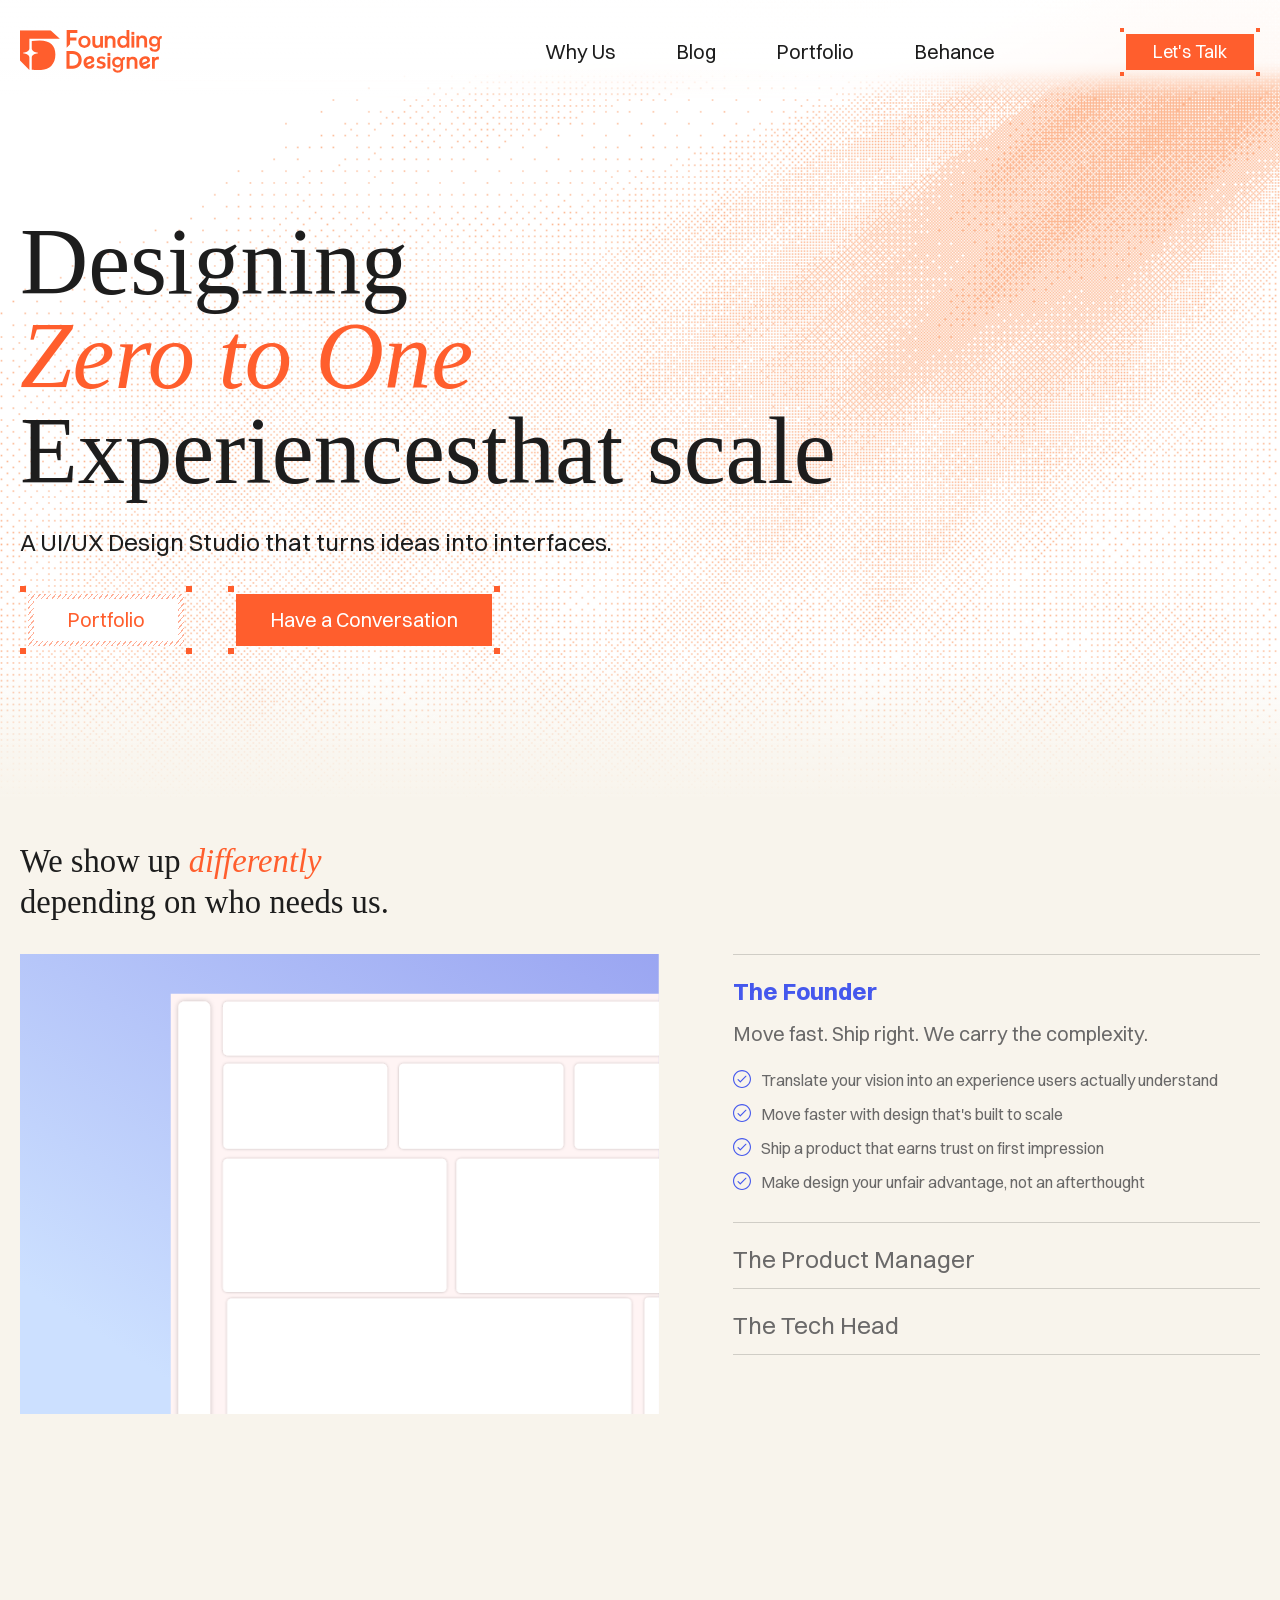
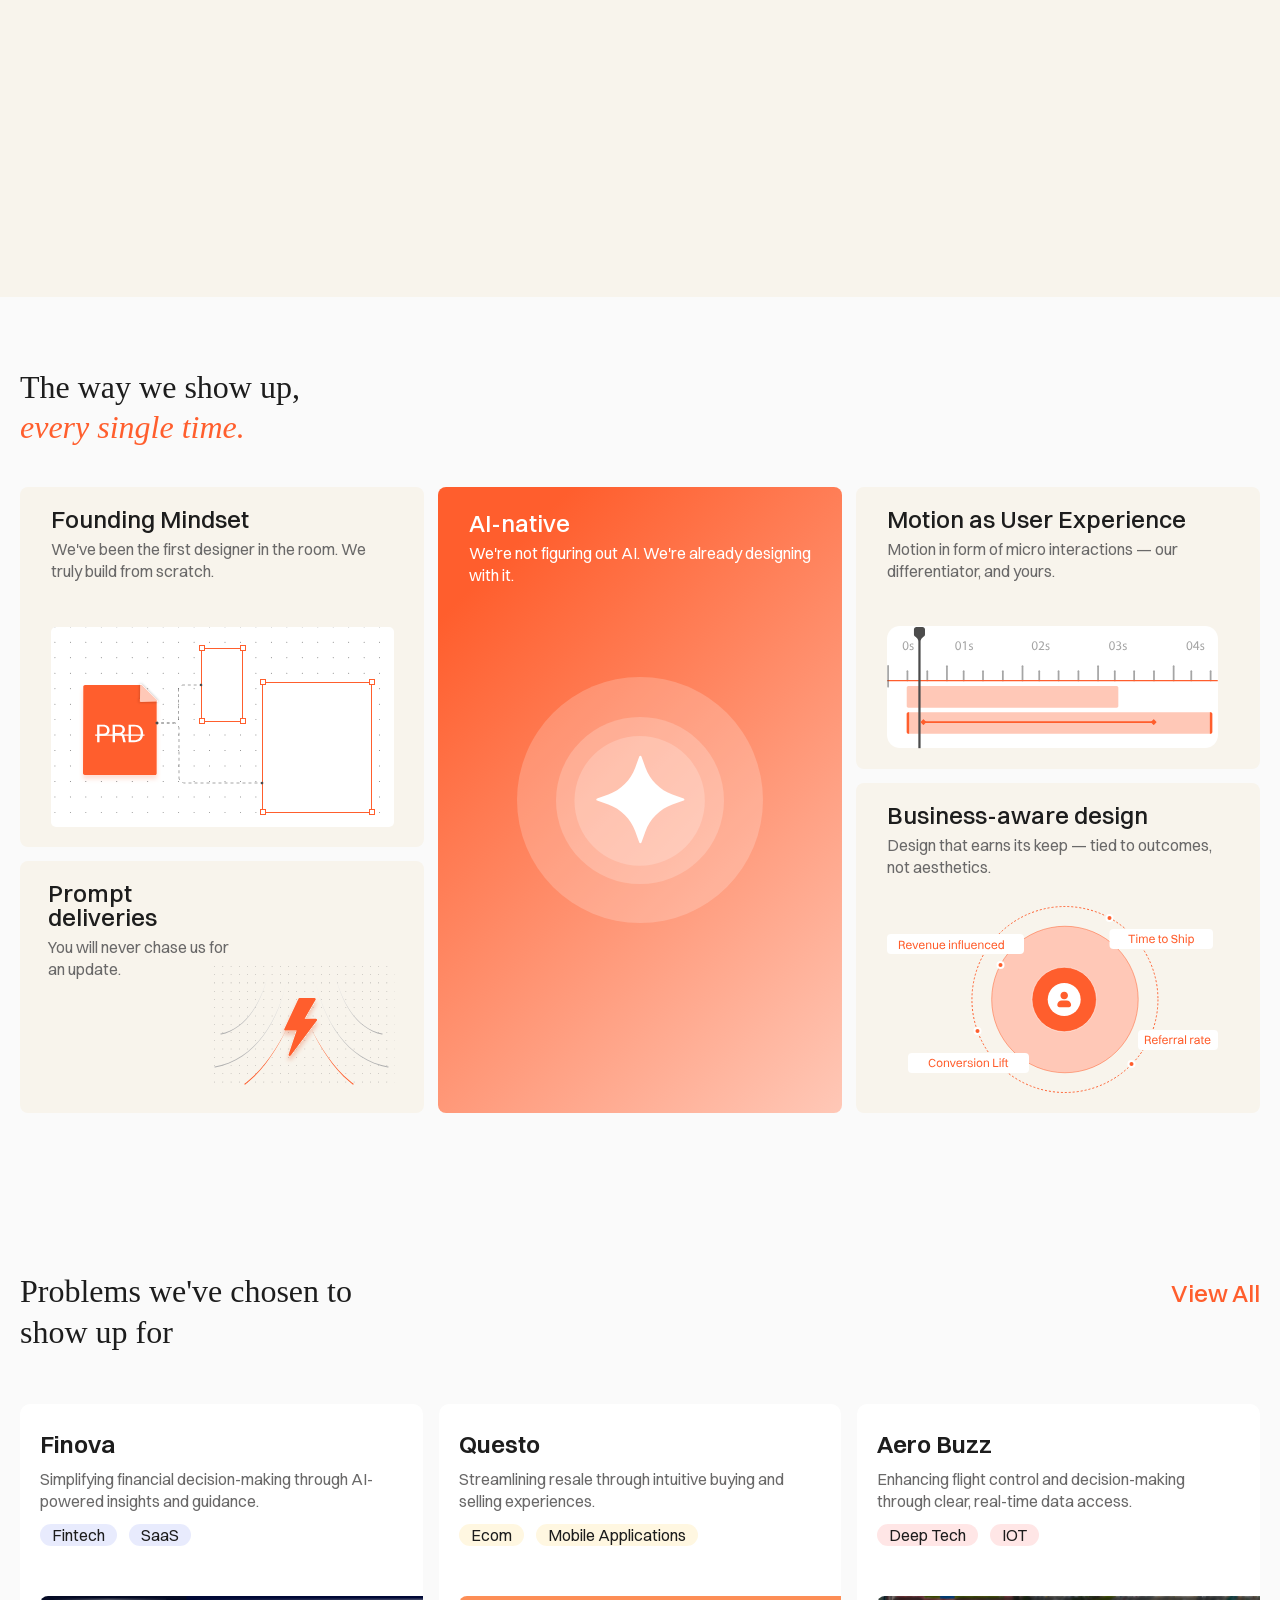
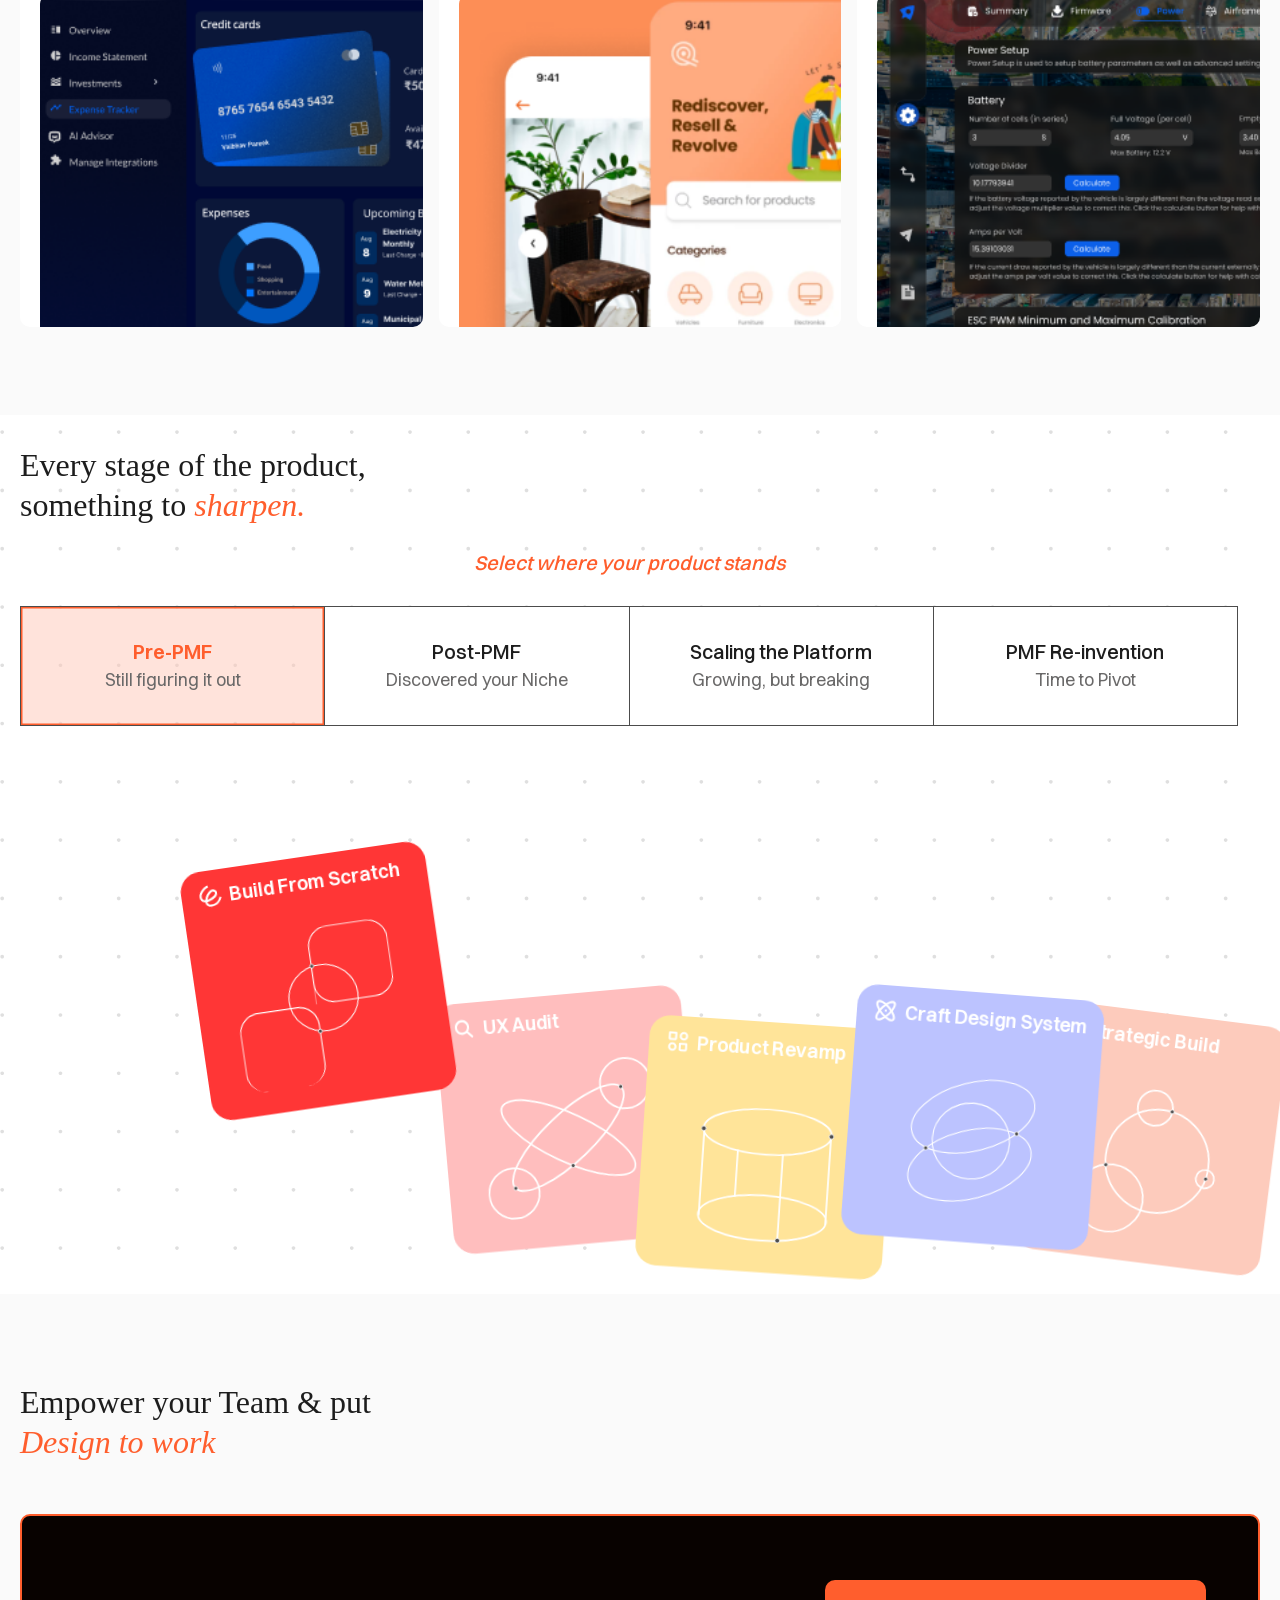
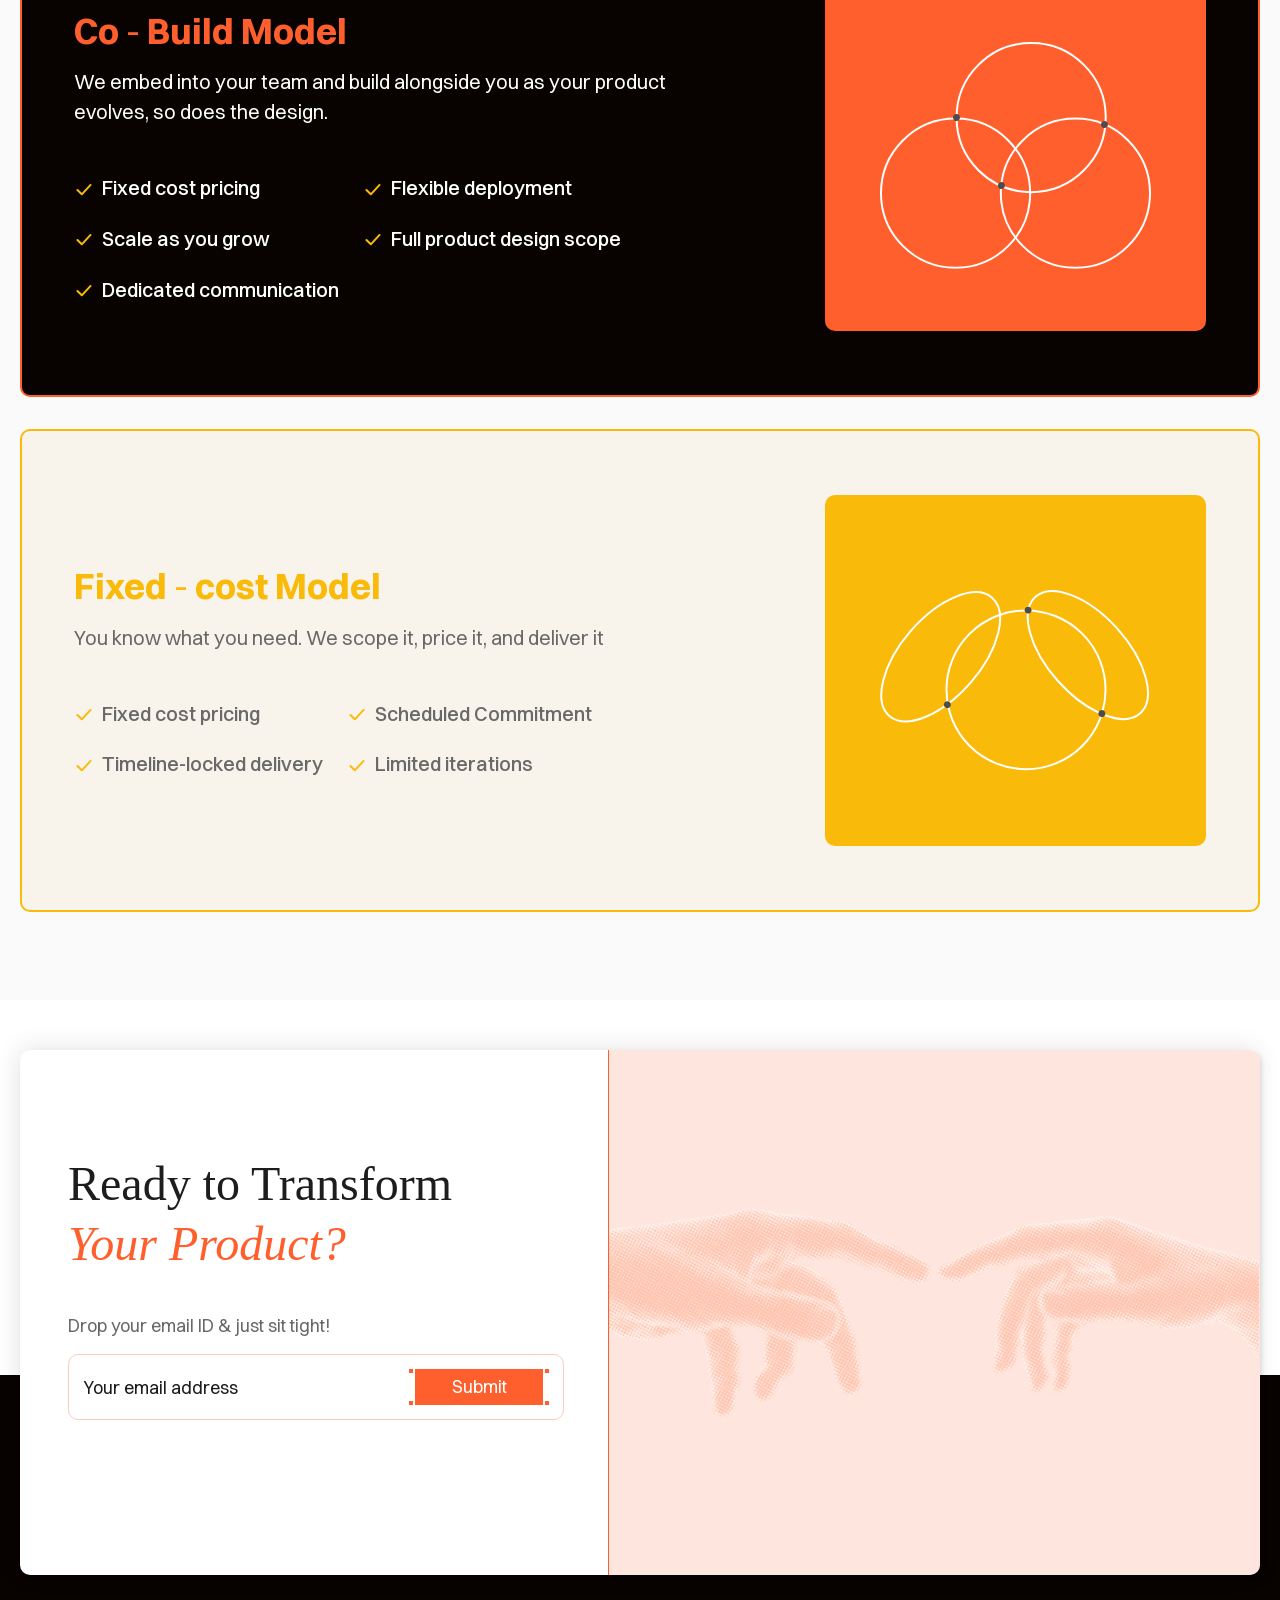
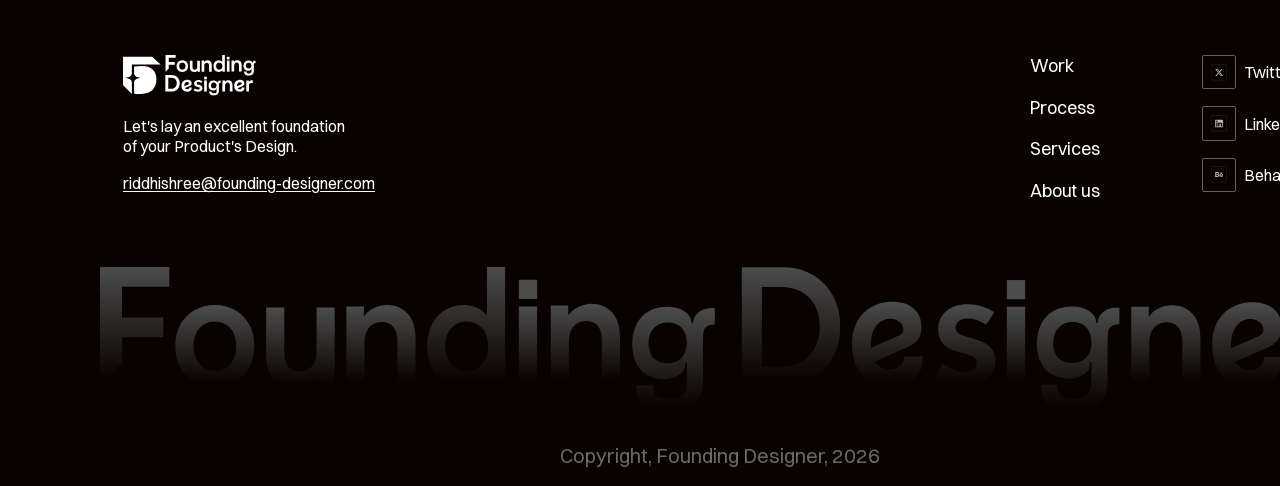
==== index.html @ be516c64 "Initial release — Founding Designer website v5 (desktop + mobile optimised)" ====
<!DOCTYPE html>
<html lang="en">
<head>
  <meta charset="UTF-8">
  <meta name="viewport" content="width=device-width, initial-scale=1.0">
  <title>Founding Designer — Designing Zero to One Experiences That Scale</title>
  <meta name="description" content="A UI/UX Design Studio that turns ideas into interfaces. We design zero-to-one experiences that scale for startups and enterprises.">
  <link rel="stylesheet" href="style.css">
  <link rel="stylesheet" href="style-v2.css">
  <link rel="stylesheet" href="style-v5.css">
</head>
<body>

  <!-- ============================================================
       Header
       ============================================================ -->
  <header class="header" id="header">
    <div class="header__inner">
      <a href="/" class="header__logo" aria-label="Founding Designer Home">
        <img src="Logo FD.svg" alt="Founding Designer" width="142" height="43">
      </a>

      <div class="header__right">
        <nav class="header__nav" aria-label="Main navigation">
          <a href="#why-us" class="header__nav-link" id="nav-why-us">Why Us</a>
          <a href="#blog" class="header__nav-link" id="nav-blog">Blog</a>
          <a href="#portfolio" class="header__nav-link" id="nav-portfolio">Portfolio</a>
          <a href="https://www.behance.net" class="header__nav-link" id="nav-behance" target="_blank" rel="noopener">Behance</a>
        </nav>

        <div class="cta cta--sm">
          <div class="cta__dots">
            <span class="cta__dot"></span>
            <span class="cta__dot"></span>
          </div>
          <a href="#contact" class="cta__btn" id="header-cta">Let's Talk</a>
          <div class="cta__dots">
            <span class="cta__dot"></span>
            <span class="cta__dot"></span>
          </div>
        </div>
      </div>
    </div>
  </header>

  <!-- ============================================================
       Hero Section
       ============================================================ -->
  <section class="hero" id="hero-section">
    <div class="hero__bg" id="hero-bg"></div>

    <div class="hero__content">
      <div class="hero__headline">
        <h1>
          <span class="hero__headline-line">Designing</span>
          <span class="hero__headline-line hero__headline-line--italic">Zero to One</span>
          <span class="hero__headline-line">Experiences<br class="hero__mobile-break">that scale</span>
        </h1>
      </div>

      <p class="hero__tagline">A  UI/UX Design Studio that turns ideas into interfaces.</p>

      <div class="hero__ctas">
        <div class="cta cta--portfolio">
          <div class="cta__dots">
            <span class="cta__dot"></span>
            <span class="cta__dot"></span>
          </div>
          <a href="#portfolio" class="cta__btn cta__btn--secondary" id="cta-portfolio">
            <span class="cta__btn--secondary-inner">Portfolio</span>
          </a>
          <div class="cta__dots">
            <span class="cta__dot"></span>
            <span class="cta__dot"></span>
          </div>
        </div>

        <div class="cta cta--conversation">
          <div class="cta__dots">
            <span class="cta__dot"></span>
            <span class="cta__dot"></span>
          </div>
          <a href="#contact" class="cta__btn cta__btn--primary" id="cta-conversation">Have a Conversation</a>
          <div class="cta__dots">
            <span class="cta__dot"></span>
            <span class="cta__dot"></span>
          </div>
        </div>
      </div>
    </div>

    <div class="hero__bottom-fade"></div>
  </section>

  <!-- ============================================================
       Roles Section
       ============================================================ -->
  <section class="roles" id="roles">
    <div class="roles__sticky">
      <div class="roles__inner">

        <h2 class="roles__heading">We show up <em class="roles__heading-accent">differently</em><br>depending on who needs us.</h2>

        <div class="roles-mobile" aria-label="Roles overview">
          <article class="roles-mobile__item roles-mobile__item--founder">
            <div class="roles-mobile__media" aria-hidden="true"></div>
            <div class="roles-mobile__content">
              <h3 class="roles-mobile__title">The Founder</h3>
              <p class="roles-mobile__tagline">Move fast. Ship right. We carry the complexity</p>
              <ul class="roles-mobile__bullets">
                <li>Translate your vision into an experience users actually understand</li>
                <li>Move faster with design that's built to scale</li>
                <li>Ship a product that earns trust on first impression</li>
                <li>Make design your unfair advantage, not an afterthought</li>
              </ul>
            </div>
          </article>

          <article class="roles-mobile__item roles-mobile__item--pm">
            <div class="roles-mobile__media" aria-hidden="true"></div>
            <div class="roles-mobile__content">
              <h3 class="roles-mobile__title">The Product manager</h3>
              <p class="roles-mobile__tagline">Clarity from chaos. Ship what matters</p>
              <ul class="roles-mobile__bullets">
                <li>Designer with skin in the product game</li>
                <li>Someone who asks why before asking what</li>
                <li>A collaborator who makes your products sharper</li>
                <li>Designer who de-risks your decisions before they hit engineering</li>
              </ul>
            </div>
          </article>

          <article class="roles-mobile__item roles-mobile__item--cto">
            <div class="roles-mobile__media" aria-hidden="true"></div>
            <div class="roles-mobile__content">
              <h3 class="roles-mobile__title">The Tech Head</h3>
              <p class="roles-mobile__tagline">Fewer debates. Better architecture. Faster.</p>
              <ul class="roles-mobile__bullets">
                <li>Less design debt. More system thinking</li>
                <li>A design partner who talks in states, not just screens</li>
                <li>Design decisions that respect your constraints.</li>
                <li>Preserving the Tech bandwidth, and avoiding rework</li>
              </ul>
            </div>
          </article>
        </div>

        <div class="roles__layout">

          <!-- Left: Lottie Animation Panel -->
          <div class="roles__anim">
            <div class="roles__lottie roles__lottie--active" id="lottie-founder"></div>
            <div class="roles__lottie" id="lottie-pm"></div>
            <div class="roles__lottie" id="lottie-cto"></div>
          </div>

          <!-- Right: Accordion -->
          <div class="roles__accordion">

            <!-- The Founder -->
            <div class="roles__item roles__item--active" data-role="founder">
              <button class="roles__item-header" aria-expanded="true">
                <span class="roles__item-name">The Founder</span>
                <span class="roles__item-icon" aria-hidden="true"></span>
              </button>
              <div class="roles__item-body">
                <div class="roles__item-inner">
                  <p class="roles__tagline">Move fast. Ship right. We carry the complexity.</p>
                  <ul class="roles__bullets">
                    <li>Translate your vision into an experience users actually understand</li>
                    <li>Move faster with design that's built to scale</li>
                    <li>Ship a product that earns trust on first impression</li>
                    <li>Make design your unfair advantage, not an afterthought</li>
                  </ul>
                </div>
              </div>
            </div>

            <!-- The Product Manager -->
            <div class="roles__item" data-role="pm">
              <button class="roles__item-header" aria-expanded="false">
                <span class="roles__item-name">The Product Manager</span>
                <span class="roles__item-icon" aria-hidden="true"></span>
              </button>
              <div class="roles__item-body">
                <div class="roles__item-inner">
                  <p class="roles__tagline">Clarity from chaos. Ship what matters.</p>
                  <ul class="roles__bullets">
                    <li>Designer who de-risks your decisions before they hit engineering</li>
                    <li>A collaborator who makes your products sharper</li>
                    <li>Someone who asks why before asking what</li>
                    <li>Designer with skin in the product game</li>
                  </ul>
                </div>
              </div>
            </div>

            <!-- The Tech Head -->
            <div class="roles__item" data-role="cto">
              <button class="roles__item-header" aria-expanded="false">
                <span class="roles__item-name">The Tech Head</span>
                <span class="roles__item-icon" aria-hidden="true"></span>
              </button>
              <div class="roles__item-body">
                <div class="roles__item-inner">
                  <p class="roles__tagline">Fewer debates. Better architecture. Faster.</p>
                  <ul class="roles__bullets">
                    <li>Preserving the Tech bandwidth, and avoiding rework</li>
                    <li>Design decisions that respect your constraints</li>
                    <li>A design partner who talks in states, not just screens</li>
                    <li>Less design debt. More system thinking</li>
                  </ul>
                </div>
              </div>
            </div>

          </div><!-- /roles__accordion -->
        </div><!-- /roles__layout -->
      </div><!-- /roles__inner -->
    </div><!-- /roles__sticky -->
  </section>

  <!-- ============================================================
       Values Section (Section 3)
       ============================================================ -->
  <section class="values" id="values">
    <div class="values__inner">

      <h2 class="values__heading">
        The way we show up,<br>
        <em class="values__heading-accent">every single time.</em>
      </h2>

      <div class="values__grid">

        <!-- Column 1: two beige cards stacked -->
        <div class="values__col">

          <div class="values__card values__card--founding">
            <div class="values__card-body">
              <h3 class="values__card-title">Founding Mindset</h3>
              <p class="values__card-desc">We've been the first designer in the room. We truly build from scratch.</p>
            </div>
            <div class="values__icon-wrap">
              <img src="Founding Mindset.svg" class="values__icon" alt="">
            </div>
          </div>

          <div class="values__card values__card--prompt">
            <div class="values__card-body">
              <h3 class="values__card-title">Prompt deliveries</h3>
              <p class="values__card-desc">You will never chase us for an update.</p>
            </div>
            <div class="values__icon-wrap">
              <img src="Prompt Delivery.svg" class="values__icon" alt="">
            </div>
          </div>

        </div>

        <!-- Column 2: tall orange gradient card -->
        <div class="values__col">

          <div class="values__card values__card--orange">
            <div class="values__card-body">
              <h3 class="values__card-title">AI-native</h3>
              <p class="values__card-desc">We're not figuring out AI. We're already designing with it.</p>
            </div>
            <div class="values__card-badge">
              <img src="Ai native.svg" alt="">
            </div>
          </div>

        </div>

        <!-- Column 3: two beige cards stacked -->
        <div class="values__col">

          <div class="values__card values__card--motion">
            <div class="values__card-body">
              <h3 class="values__card-title">Motion as User Experience</h3>
              <p class="values__card-desc">Motion in form of micro interactions — our differentiator, and yours.</p>
            </div>
            <div class="values__icon-wrap">
              <img src="Motion as UX.svg" class="values__icon" alt="">
            </div>
          </div>

          <div class="values__card values__card--business">
            <div class="values__card-body">
              <h3 class="values__card-title">Business-aware design</h3>
              <p class="values__card-desc">Design that earns its keep — tied to outcomes, not aesthetics.</p>
            </div>
            <div class="values__icon-wrap">
              <img src="Business Aware Design.svg" class="values__icon" alt="">
            </div>
          </div>

        </div>

      </div><!-- /values__grid -->
    </div><!-- /values__inner -->
  </section>

  <!-- ============================================================
       Portfolio Section (Section 4)
       ============================================================ -->
  <section class="portfolio" id="portfolio">
    <div class="portfolio__inner">

      <!-- Header row -->
      <div class="portfolio__header">
        <h2 class="portfolio__heading">Problems we've chosen to<br>show up for</h2>
        <a href="#" class="portfolio__view-all">View All</a>
      </div>

      <!-- Card grid -->
      <div class="portfolio__grid">

        <!-- Finova -->
        <div class="portfolio__card">
          <div class="portfolio__card-body">
            <h3 class="portfolio__card-title">Finova</h3>
            <p class="portfolio__card-desc">Simplifying financial decision-making through AI-powered insights and guidance.</p>
            <div class="portfolio__card-tags">
              <span class="portfolio__tag">Fintech</span>
              <span class="portfolio__tag">SaaS</span>
            </div>
          </div>
          <div class="portfolio__card-image">
            <img src="Finova.png" alt="Finova">
          </div>
        </div>

        <!-- Questo -->
        <div class="portfolio__card portfolio__card--questo">
          <div class="portfolio__card-body">
            <h3 class="portfolio__card-title">Questo</h3>
            <p class="portfolio__card-desc">Streamlining resale through intuitive buying and selling experiences.</p>
            <div class="portfolio__card-tags">
              <span class="portfolio__tag">Ecom</span>
              <span class="portfolio__tag">Mobile Applications</span>
            </div>
          </div>
          <div class="portfolio__card-image">
            <img src="Questo.png" alt="Questo">
          </div>
        </div>

        <!-- Aero Buzz -->
        <div class="portfolio__card portfolio__card--aerobuzz">
          <div class="portfolio__card-body">
            <h3 class="portfolio__card-title">Aero Buzz</h3>
            <p class="portfolio__card-desc">Enhancing flight control and decision-making through clear, real-time data access.</p>
            <div class="portfolio__card-tags">
              <span class="portfolio__tag">Deep Tech</span>
              <span class="portfolio__tag">IOT</span>
            </div>
          </div>
          <div class="portfolio__card-image">
            <img src="Aero Buzz.png" alt="Aero Buzz">
          </div>
        </div>

      </div><!-- /portfolio__grid -->

      <div class="portfolio__mobile-cta">
        <div class="cta">
          <div class="cta__dots">
            <span class="cta__dot"></span>
            <span class="cta__dot"></span>
          </div>
          <a href="#" class="cta__btn cta__btn--primary">View More</a>
          <div class="cta__dots">
            <span class="cta__dot"></span>
            <span class="cta__dot"></span>
          </div>
        </div>
      </div>
    </div><!-- /portfolio__inner -->
  </section>

  <!-- ============================================================
       Services Section (Section 5)
       ============================================================ -->
  <section class="services" id="services">

    <!-- Decorative background illustration -->
    <img src="Group 1171279294.svg" class="services__bg-deco" aria-hidden="true" alt="">

    <!-- ── Service cards (absolutely positioned) ── -->

    <!-- Build from scratch | Pre-PMF: active #FF3636 -->
    <div class="svc-card svc-card--build" style="left:79.74px;top:480px;transform:rotate(-8.34deg);">
      <svg class="svc-card__artifact" width="200" height="196" viewBox="0 0 200 196" fill="none" xmlns="http://www.w3.org/2000/svg">
        <rect x="100.338" y="0.64563" width="99.0163" height="95.4771" rx="25.1005" stroke="white" stroke-width="1.29126"/>
        <path d="M109.837 47.4834C133.807 47.4834 153.192 66.1223 153.192 89.0586C153.192 111.995 133.807 130.634 109.837 130.634C85.8681 130.634 66.483 111.995 66.4829 89.0586C66.4829 66.1222 85.8681 47.4834 109.837 47.4834Z" stroke="white" stroke-width="1.29126"/>
        <mask id="v2-bfs-mask" fill="white">
          <path d="M0 121.897C0 107.677 11.5269 96.1504 25.7461 96.1504H74.5615C88.7807 96.1504 100.308 107.677 100.308 121.897V170.254C100.308 184.474 88.7807 196.001 74.5615 196.001H25.7461C11.5269 196.001 0 184.474 0 170.254V121.897Z"/>
        </mask>
        <path d="M-1.29126 121.897C-1.29126 106.964 10.8138 94.8591 25.7461 94.8591H74.5615C89.4938 94.8591 101.599 106.964 101.599 121.897H99.0163C99.0163 108.39 88.0675 97.4417 74.5615 97.4417H25.7461C12.2401 97.4417 1.29126 108.39 1.29126 121.897H-1.29126ZM100.308 196.001H0H100.308M25.7461 196.001C10.8138 196.001 -1.29126 183.895 -1.29126 168.963V121.897C-1.29126 106.964 10.8138 94.8591 25.7461 94.8591V97.4417C12.2401 97.4417 1.29126 108.39 1.29126 121.897V170.254C1.29126 184.474 12.2401 196.001 25.7461 196.001V196.001ZM74.5615 94.8591C89.4938 94.8591 101.599 106.964 101.599 121.897V168.963C101.599 183.895 89.4938 196.001 74.5615 196.001V196.001C88.0675 196.001 99.0163 184.474 99.0163 170.254V121.897C99.0163 108.39 88.0675 97.4417 74.5615 97.4417V94.8591Z" fill="white" mask="url(#v2-bfs-mask)"/>
        <line x1="99.9518" y1="47.4609" x2="99.9518" y2="96.1533" stroke="white" stroke-width="0.518875"/>
        <rect x="98.3438" y="45.5" width="5" height="5" rx="2.5" fill="#4C4C4C" stroke="white"/>
        <rect x="97.3438" y="127.5" width="5" height="5" rx="2.5" fill="#4C4C4C" stroke="white"/>
      </svg>
      <div class="svc-card__label">
        <svg class="svc-card__icon" width="32" height="32" viewBox="0 0 32 32" fill="none" xmlns="http://www.w3.org/2000/svg">
          <path d="M26.7954 19.5262C26.7019 19.8189 24.2696 26.6031 16.0371 26.6031C13.6583 26.6031 12.2951 25.7783 11.8273 24.0889C11.7048 23.6066 11.6508 23.1096 11.667 22.6124C16.6385 22.0803 22.3986 19.1937 24.4032 15.7218C25.6327 13.5934 25.3655 11.3985 23.6548 9.69586C21.8105 7.86014 19.2847 7.64731 16.7454 9.11056C13.5112 10.9729 10.2904 15.6154 9.2881 20.0184C8.88717 19.9785 8.4996 19.912 8.1254 19.8189C6.21429 19.3134 5.31887 18.0896 5.31887 15.9612C5.31887 8.96423 13.7785 5.2529 13.8721 5.21299L15.1016 4.6809L14.0458 2.24658L12.8163 2.76537C12.402 2.9383 2.646 7.19503 2.646 15.9612C2.646 19.2735 4.34327 21.5615 7.43045 22.3862C7.91157 22.5193 8.43278 22.5991 8.96735 22.6523C8.96735 23.3972 9.04754 24.1022 9.23464 24.7806C9.68903 26.4567 11.1725 29.2768 16.0238 29.2768C26.2208 29.2768 29.2946 20.4707 29.3213 20.3909L29.7356 19.1272L27.2097 18.2891L26.7821 19.5395L26.7954 19.5262ZM18.0819 11.4119C18.857 10.9596 19.4985 10.7999 20.0197 10.7999C20.9819 10.7999 21.5299 11.3453 21.7571 11.5715C22.6124 12.4228 22.7059 13.2875 22.0778 14.3783C20.6746 16.7993 16.1708 19.2735 12.0946 19.8987C13.0569 16.5731 15.4624 12.9017 18.0819 11.3985V11.4119Z" fill="white"/>
        </svg>
        <span class="svc-card__name">Build From Scratch</span>
      </div>
    </div>

    <div class="svc-card svc-card--ux disabled" style="left:326.2px;top:641px;transform:rotate(-5.15deg);">
      <img src="UX Audit.svg" class="svc-card__artifact" alt="">
      <div class="svc-card__label">
        <img src="UX Audit icon.svg" class="svc-card__icon" alt="">
        <span class="svc-card__name">UX Audit</span>
      </div>
    </div>

    <div class="svc-card svc-card--design-system disabled" style="left:796px;top:618px;transform:rotate(4.37deg);">
      <img src="Craft Design system.svg" class="svc-card__artifact" alt="">
      <div class="svc-card__label">
        <img src="Craft Design system icon.svg" class="svc-card__icon" alt="">
        <span class="svc-card__name">Craft Design System</span>
      </div>
    </div>

    <div class="svc-card svc-card--revamp disabled" style="left:587.83px;top:648.92px;transform:rotate(3.86deg);">
      <img src="Product Revamp.svg" class="svc-card__artifact" alt="">
      <div class="svc-card__label">
        <img src="Product Revamp icon.svg" class="svc-card__icon" alt="">
        <span class="svc-card__name">Product Revamp</span>
      </div>
    </div>

    <div class="svc-card svc-card--strategic disabled" style="left:946.48px;top:663px;transform:rotate(7.26deg);">
      <img src="Strategic Build.svg" class="svc-card__artifact" alt="">
      <div class="svc-card__label">
        <img src="Strategic rebuild icon.svg" class="svc-card__icon" alt="">
        <span class="svc-card__name">Strategic Build</span>
      </div>
    </div>

    <!-- Central content -->
    <div class="services__inner">
      <h2 class="services__heading">Every stage of the product,<br>something to <em>sharpen.</em></h2>
      <div class="services__selector-wrap">
        <p class="services__label">Select where your product stands</p>
        <div class="services__stages" role="tablist" aria-label="Product stages">
          <button class="services__stage services__stage--active" data-stage="pre-pmf" role="tab" aria-selected="true">
            <span class="services__stage-name">Pre-PMF</span>
            <span class="services__stage-sub">Still figuring it out</span>
          </button>
          <button class="services__stage" data-stage="post-pmf" role="tab" aria-selected="false">
            <span class="services__stage-name">Post-PMF</span>
            <span class="services__stage-sub">Discovered your Niche</span>
          </button>
          <button class="services__stage" data-stage="scaling" role="tab" aria-selected="false">
            <span class="services__stage-name">Scaling the Platform</span>
            <span class="services__stage-sub">Growing, but breaking</span>
          </button>
          <button class="services__stage" data-stage="pmf-reinvention" role="tab" aria-selected="false">
            <span class="services__stage-name">PMF Re-invention</span>
            <span class="services__stage-sub">Time to Pivot</span>
          </button>
        </div>
      </div>
    </div>

  </section>

  <!-- ============================================================
       Engagement Models Section (Section 6)
       ============================================================ -->
  <section class="engagement" id="engagement">
    <div class="engagement__inner">

      <h2 class="engagement__heading">Empower your Team &amp; put <em class="engagement__heading-accent">Design to work</em></h2>

      <div class="engagement__cards">

        <!-- Co-Build Model -->
        <div class="engagement__card engagement__card--cobuild">
          <div class="engagement__card-content">
            <div class="engagement__card-label">
              <h3 class="engagement__card-name"><strong>Co</strong> - <strong>Build Model</strong></h3>
              <p class="engagement__card-desc">We embed into your team and build alongside you as your product evolves, so does the design.</p>
            </div>
            <div class="engagement__bullets">
              <ul class="engagement__bullet-col">
                <li class="engagement__bullet">
                  <img src="charm_tick.svg" class="engagement__tick" alt="">
                  <span>Fixed cost pricing</span>
                </li>
                <li class="engagement__bullet">
                  <img src="charm_tick.svg" class="engagement__tick" alt="">
                  <span>Scale as you grow</span>
                </li>
                <li class="engagement__bullet">
                  <img src="charm_tick.svg" class="engagement__tick" alt="">
                  <span>Dedicated communication</span>
                </li>
              </ul>
              <ul class="engagement__bullet-col">
                <li class="engagement__bullet">
                  <img src="charm_tick.svg" class="engagement__tick" alt="">
                  <span>Flexible deployment</span>
                </li>
                <li class="engagement__bullet">
                  <img src="charm_tick.svg" class="engagement__tick" alt="">
                  <span>Full product design scope</span>
                </li>
              </ul>
            </div>
          </div>
          <div class="engagement__card-panel engagement__card-panel--cobuild">
            <img src="Co Build Model.svg" class="engagement__card-illus" alt="">
          </div>
        </div>

        <!-- Fixed-cost Model -->
        <div class="engagement__card engagement__card--fixed">
          <div class="engagement__card-content">
            <div class="engagement__card-label">
              <h3 class="engagement__card-name"><strong>Fixed</strong> - <strong>cost Model</strong></h3>
              <p class="engagement__card-desc">You know what you need. We scope it, price it, and deliver it</p>
            </div>
            <div class="engagement__bullets">
              <ul class="engagement__bullet-col">
                <li class="engagement__bullet">
                  <img src="charm_tick.svg" class="engagement__tick" alt="">
                  <span>Fixed cost pricing</span>
                </li>
                <li class="engagement__bullet">
                  <img src="charm_tick.svg" class="engagement__tick" alt="">
                  <span>Timeline-locked delivery</span>
                </li>
              </ul>
              <ul class="engagement__bullet-col">
                <li class="engagement__bullet">
                  <img src="charm_tick.svg" class="engagement__tick" alt="">
                  <span>Scheduled Commitment</span>
                </li>
                <li class="engagement__bullet">
                  <img src="charm_tick.svg" class="engagement__tick" alt="">
                  <span>Limited iterations</span>
                </li>
              </ul>
            </div>
          </div>
          <div class="engagement__card-panel engagement__card-panel--fixed">
            <img src="Fixed Model.svg" class="engagement__card-illus" alt="">
          </div>
        </div>

      </div><!-- /engagement__cards -->
    </div><!-- /engagement__inner -->
  </section>

  <!-- ============================================================
       Transform CTA Section (Section 7)
       ============================================================ -->
  <section class="transform-cta" id="contact">
    <div class="transform-cta__card">
      <div class="transform-cta__content">
        <h2 class="transform-cta__heading">
          <span>Ready to Transform</span>
          <em>Your Product?</em>
        </h2>

        <form class="transform-cta__form" action="#" method="post">
          <label class="transform-cta__label" for="transform-email">Drop your email ID &amp; just sit tight!</label>
          <div class="transform-cta__field">
            <input id="transform-email" class="transform-cta__input" type="email" name="email" placeholder="Your email address" autocomplete="email">
            <button class="transform-cta__submit" type="submit">
              <span class="transform-cta__submit-dots" aria-hidden="true">
                <span></span>
                <span></span>
              </span>
              <span class="transform-cta__submit-label">Submit</span>
              <span class="transform-cta__submit-dots" aria-hidden="true">
                <span></span>
                <span></span>
              </span>
            </button>
          </div>
        </form>
      </div>

      <div class="transform-cta__visual" aria-hidden="true">
        <img src="Frame 1171277955.svg" class="transform-cta__image" alt="">
      </div>
    </div>
  </section>

  <!-- ============================================================
       Footer
       ============================================================ -->
  <footer class="site-footer">
    <div class="site-footer__inner">
      <div class="site-footer__top">
        <div class="site-footer__brand">
          <img src="Foundinf Designer Footer logo.svg" class="site-footer__logo" alt="Founding Designer">
          <p class="site-footer__tagline">Let's lay an excellent foundation<br>of your Product's Design.</p>
          <a class="site-footer__email" href="mailto:riddhishree@founding-designer.com">riddhishree@founding-designer.com</a>
        </div>

        <div class="site-footer__links">
          <nav class="site-footer__nav" aria-label="Footer navigation">
            <a href="#portfolio">Work</a>
            <a href="#roles">Process</a>
            <a href="#services">Services</a>
            <a href="#why-us">About us</a>
          </nav>

          <div class="site-footer__socials" aria-label="Social links">
            <a class="site-footer__social" href="#" aria-label="Twitter X">
              <span class="site-footer__social-icon"><img src="Twitter profile.svg" alt=""></span>
              <span>Twitter (x)</span>
            </a>
            <a class="site-footer__social" href="#" aria-label="LinkedIn">
              <span class="site-footer__social-icon"><img src="Linkedin icon.svg" alt=""></span>
              <span>Linkedin</span>
            </a>
            <a class="site-footer__social" href="#" aria-label="Behance">
              <span class="site-footer__social-icon"><img src="BEhgance icon.svg" alt=""></span>
              <span>Behance</span>
            </a>
          </div>
        </div>
      </div>

      <img src="Footer word mark.svg" class="site-footer__wordmark" alt="Founding Designer">
      <p class="site-footer__copyright">Copyright, Founding Designer, 2026</p>
    </div>
  </footer>

  <script src="lottie.min.js"></script>
  <script src="script.js"></script>
</body>
</html>
---- style.css ----
/* ============================================================
   Fonts
   ============================================================ */
@font-face {
  font-family: 'Switzer';
  src: url('Switzer_Complete/Fonts/WEB/fonts/Switzer-Variable.woff2') format('woff2');
  font-weight: 100 900;
  font-style: normal;
  font-display: swap;
}

@font-face {
  font-family: 'Merriweather';
  src: url('Merriweather/Merriweather-VariableFont_opsz,wdth,wght.ttf') format('truetype');
  font-weight: 100 900;
  font-style: normal;
  font-display: swap;
}

@font-face {
  font-family: 'Merriweather';
  src: url('Merriweather/Merriweather-Italic-VariableFont_opsz,wdth,wght.ttf') format('truetype');
  font-weight: 100 900;
  font-style: italic;
  font-display: swap;
}

/* ============================================================
   Tokens
   ============================================================ */
:root {
  --orange:        #FF5E2D;
  --orange-dark:   #FF3B00;
  --dark:          #1D1D1D;
  --grey:          #6A6969;
  --beige:         #F8F4EC;
  --white:         #FFFFFF;
  --accent-blue:   #4558ED;
  --accent-yellow: #FABA0A;
  --accent-red:    #FF3636;

  --font-sans: 'Switzer', sans-serif;
  --font-serif: 'Merriweather', serif;
}

/* ============================================================
   Reset
   ============================================================ */
*, *::before, *::after {
  margin: 0;
  padding: 0;
  box-sizing: border-box;
}

html { scroll-behavior: smooth; }

body {
  font-family: var(--font-sans);
  color: var(--dark);
  background: var(--white);
  -webkit-font-smoothing: antialiased;
  overflow-x: hidden;
}

a {
  text-decoration: none;
  color: inherit;
}

img {
  display: block;
  max-width: 100%;
}

button {
  cursor: pointer;
  border: none;
  background: none;
  font-family: inherit;
}

/* ============================================================
   Header
   ============================================================ */
.header {
  position: fixed;
  top: 0;
  left: 0;
  width: 100%;
  height: 103px;
  z-index: 100;
  display: flex;
  align-items: center;
  justify-content: center;
}

/* Progressive blur background — solid through content, fades only at bottom edge */
.header::before {
  content: '';
  position: absolute;
  inset: 0;
  z-index: -1;
  background: linear-gradient(
    to bottom,
    rgba(255, 255, 255, 0.95) 0%,
    rgba(255, 255, 255, 0.9) 60%,
    rgba(255, 255, 255, 0.5) 85%,
    rgba(255, 255, 255, 0) 100%
  );
  -webkit-backdrop-filter: blur(25px);
  backdrop-filter: blur(25px);
  -webkit-mask-image: linear-gradient(
    to bottom,
    black 0%,
    black 70%,
    rgba(0,0,0,0.4) 90%,
    transparent 100%
  );
  mask-image: linear-gradient(
    to bottom,
    black 0%,
    black 70%,
    rgba(0,0,0,0.4) 90%,
    transparent 100%
  );
}

.header__inner {
  display: flex;
  align-items: center;
  justify-content: space-between;
  width: 100%;
  max-width: 1240px;
  padding: 0 0;
}

.header__logo {
  flex-shrink: 0;
}

.header__logo img {
  height: 43px;
  width: auto;
}

.header__right {
  display: flex;
  align-items: center;
  gap: 125px;
}

.header__nav {
  display: flex;
  align-items: center;
  gap: 60px;
}

.header__nav-link {
  font-family: var(--font-sans);
  font-size: 20px;
  font-weight: 400;
  line-height: 1;
  color: var(--dark);
  transition: color 0.2s ease;
}

.header__nav-link:hover {
  color: var(--orange);
}

/* ============================================================
   CTA Buttons
   ============================================================ */

/* Shared CTA wrapper — the corner-dot + button combo */
.cta {
  display: flex;
  align-items: center;
  gap: 2px;
}

.cta__dots {
  display: flex;
  flex-direction: column;
  align-items: flex-start;
  width: 6px;
  gap: 56px;
}

.cta__dot {
  width: 6px;
  height: 6px;
  border-radius: 0;
  background: var(--orange);
}

/* Small variant for header CTA */
.cta--sm .cta__dots {
  width: 4px;
  gap: 40px;
}

.cta--sm .cta__dot {
  width: 4px;
  height: 4px;
}

.cta__btn {
  display: flex;
  align-items: center;
  justify-content: center;
  font-family: var(--font-sans);
  font-weight: 400;
  line-height: 1;
  white-space: nowrap;
  transition: transform 0.2s ease, box-shadow 0.2s ease;
}

.cta__btn:hover {
  transform: translateY(-1px);
  box-shadow: 0 4px 16px rgba(255, 94, 45, 0.3);
}

/* Primary (filled orange) */
.cta__btn--primary {
  background: var(--orange);
  color: var(--white);
  height: 52px;
  padding: 8px 34px;
  font-size: 20px;
}

/* Secondary (white with orange text, hatched border background) */
.cta__btn--secondary {
  position: relative;
  background: var(--white);
  color: var(--orange);
  height: 52px;
  width: 156px;
  font-size: 20px;
  overflow: hidden;
}

.cta__btn--secondary-inner {
  position: relative;
  z-index: 2;
  display: flex;
  align-items: center;
  justify-content: center;
  background: var(--white);
  height: 42px;
  width: calc(100% - 12px);
  margin: 5px 6px;
  padding: 0 24px;
}

.cta__btn--secondary::before {
  content: '';
  position: absolute;
  inset: 0;
  z-index: 1;
  background-image: repeating-linear-gradient(
    -50deg,
    transparent,
    transparent 3px,
    var(--orange) 3px,
    var(--orange) 4px
  );
  opacity: 0.5;
}

/* Header small CTA */
.cta--sm .cta__btn {
  height: 36px;
  width: 128px;
  padding: 8px 12px;
  font-size: 18px;
  background: var(--orange);
  color: var(--white);
}

/* ============================================================
   Hero Section
   ============================================================ */
.hero {
  position: relative;
  width: 100%;
  height: 797px;
  overflow: hidden;
  display: flex;
  flex-direction: column;
  align-items: center;
}

/* Lottie background container */
.hero__bg {
  position: absolute;
  inset: 0;
  z-index: 0;
  pointer-events: none;
  overflow: hidden;
}

.hero__bg svg {
  width: 100%;
  height: 100%;
  display: block;
}

/* Bottom fade overlay */
.hero__bottom-fade {
  position: absolute;
  bottom: -46px;
  left: 0;
  width: 100%;
  height: 185px;
  background: linear-gradient(
    to top,
    var(--beige) 0%,
    var(--beige) 20%,
    rgba(248, 244, 236, 0.8) 50%,
    rgba(248, 244, 236, 0) 100%
  );
  z-index: 1;
  pointer-events: none;
}

/* Hero content */
.hero__content {
  position: relative;
  z-index: 2;
  display: flex;
  flex-direction: column;
  align-items: flex-start;
  gap: 32px;
  width: 1240px;
  max-width: 100%;
  margin-top: 215px;
}

/* Headline block */
.hero__headline {
  display: flex;
  flex-direction: column;
  gap: 0;
  width: 100%;
}

.hero__headline-line {
  display: block;
  font-family: var(--font-serif);
  font-weight: 300;
  font-size: 94.472px;
  line-height: 1;
  color: var(--dark);
  font-variation-settings: 'wdth' 100;
}

.hero__headline-line--italic {
  font-style: italic;
  color: var(--orange);
}

/* Tagline */
.hero__tagline {
  font-family: var(--font-sans);
  font-size: 24px;
  font-weight: 400;
  line-height: 1;
  color: var(--dark);
}

/* ============================================================
   Roles Section
   ============================================================ */

/* Outer section — tall enough for 3 scroll steps.
   Scrollable distance = 300vh - 100vh = 200vh (~67vh per persona transition) */
.roles {
  position: relative;
  height: 300vh;
  background: var(--beige);
}

/* Sticky pane — stays fixed in viewport while section scrolls beneath */
.roles__sticky {
  position: sticky;
  top: 70px;
  display: flex;
  justify-content: center;
}

/* Content container */
.roles__inner {
  width: 100%;
  max-width: 1240px;
  padding: 88px 0;
  display: flex;
  flex-direction: column;
  gap: 52px;
}

/* Section heading */
.roles__heading {
  font-family: var(--font-serif);
  font-weight: 300;
  font-size: 48px;
  line-height: 1.257;
  color: var(--dark);
  flex-shrink: 0;
}

.roles__heading-accent {
  font-style: italic;
  font-weight: 400;
  color: var(--orange);
}

/* Two-column layout */
.roles__layout {
  display: flex;
  gap: 44px;
  align-items: flex-start;
  flex-shrink: 0;
}

/* ---- Left: Lottie panel ---- */
.roles__anim {
  position: relative;
  width: 726px;
  height: 523px;
  flex-shrink: 0;
}

.roles__lottie {
  position: absolute;
  inset: 0;
  opacity: 0;
  transition: opacity 0.25s ease;
  pointer-events: none;
}

.roles__lottie--active {
  opacity: 1;
}

.roles__lottie svg {
  width: 100%;
  height: 100%;
  display: block;
}

/* ---- Right: Accordion ---- */
.roles__accordion {
  flex: 1;
  display: flex;
  flex-direction: column;
  min-width: 0;
}

/* Each accordion item */
.roles__item {
  border-top: 1px solid rgba(29, 29, 29, 0.18);
}

.roles__item:last-child {
  border-bottom: 1px solid rgba(29, 29, 29, 0.18);
}

/* Accordion header row */
.roles__item-header {
  width: 100%;
  display: flex;
  align-items: center;
  justify-content: space-between;
  padding: 24px 0;
  cursor: pointer;
  background: none;
  border: none;
  font-family: inherit;
  text-align: left;
}

/* Persona name */
.roles__item-name {
  font-family: var(--font-sans);
  font-size: 24px;
  font-weight: 400;
  color: var(--grey);
  transition: color 0.35s ease, font-weight 0.35s ease;
  line-height: 1;
}

.roles__item--active .roles__item-name {
  font-weight: 700;
  color: var(--dark);
}

/* +/− icon */
.roles__item-icon {
  width: 20px;
  height: 20px;
  flex-shrink: 0;
  position: relative;
}

.roles__item-icon::before,
.roles__item-icon::after {
  content: '';
  position: absolute;
  background: var(--grey);
  transition: transform 0.35s ease, opacity 0.35s ease, background 0.35s ease;
}

/* horizontal bar */
.roles__item-icon::before {
  width: 16px;
  height: 1.5px;
  top: 50%;
  left: 50%;
  transform: translate(-50%, -50%);
}

/* vertical bar — rotates away when active */
.roles__item-icon::after {
  width: 1.5px;
  height: 16px;
  top: 50%;
  left: 50%;
  transform: translate(-50%, -50%);
}

.roles__item--active .roles__item-icon::before {
  background: var(--dark);
}

.roles__item--active .roles__item-icon::after {
  background: var(--dark);
  transform: translate(-50%, -50%) rotate(90deg);
  opacity: 0;
}

/* Accordion body — grid-template-rows trick for smooth height animation */
.roles__item-body {
  display: grid;
  grid-template-rows: 0fr;
  overflow: hidden;
  transition: grid-template-rows 0.5s cubic-bezier(0.4, 0, 0.2, 1);
}

.roles__item--active .roles__item-body {
  grid-template-rows: 1fr;
}

.roles__item-inner {
  overflow: hidden;
  padding-bottom: 28px;
}

/* Tagline */
.roles__tagline {
  font-family: var(--font-sans);
  font-size: 20px;
  font-weight: 500;
  color: var(--dark);
  line-height: 1.4;
  margin-bottom: 20px;
}

/* Bullet list */
.roles__bullets {
  list-style: none;
  display: flex;
  flex-direction: column;
  gap: 10px;
}

.roles__bullets li {
  font-family: var(--font-sans);
  font-size: 16px;
  font-weight: 400;
  color: var(--grey);
  line-height: 1.5;
  padding-left: 28px;
  position: relative;
}

.roles__bullets li::before {
  content: '';
  position: absolute;
  left: 0;
  top: 2px;
  width: 18px;
  height: 18px;
  background-image: url('fi_2767140.svg');
  background-size: contain;
  background-repeat: no-repeat;
}

/* ============================================================
   Values Section (Section 3)
   ============================================================ */

.values {
  background: #FAFAFA;
}

.values__inner {
  max-width: 1240px;
  margin: 0 auto;
  padding: 88px 0;
}

.values__heading {
  font-family: var(--font-serif);
  font-weight: 400;
  font-size: 48px;
  line-height: 1.257;
  color: var(--dark);
  margin-bottom: 52px;
}

.values__heading-accent {
  font-style: italic;
  color: var(--orange);
}

/* 3-column grid — 402px each, 17px gap = 1240px */
.values__grid {
  display: grid;
  grid-template-columns: repeat(3, 1fr);
  gap: 17px;
}

/* Each column stacks cards vertically */
.values__col {
  display: flex;
  flex-direction: column;
  gap: 17px;
}

/* ---- Base card ---- */
.values__card {
  background: var(--beige);
  border-radius: 10px;
  padding: 24px 14px;
  display: flex;
  flex-direction: column;
  align-items: center;
}

.values__icon {
  display: block;
  max-width: 100%;
  max-height: 200px;
  height: auto;
  object-fit: contain;
}

.values__card-body {
  display: flex;
  flex-direction: column;
  gap: 8px;
  min-width: 0;
  word-break: break-word;
  max-width: 343px;
}

.values__card-title {
  font-family: var(--font-sans);
  font-weight: 500;
  font-size: 24px;
  line-height: 1;
  color: var(--dark);
}

.values__card-desc {
  font-family: var(--font-sans);
  font-weight: 400;
  font-size: 16px;
  line-height: 1.32;
  color: var(--grey);
}

.values__icon-wrap {
  display: flex;
  justify-content: flex-start;
  align-items: flex-end;
  margin-top: 28px;
  flex: 1;
  width: 343px;
}

/* ---- Column 1 card heights (360 + 17 gap + 249 = 626px) ---- */
.values__card--founding { flex: 0 0 360px; }

.values__card--prompt {
  flex: 1;
  position: relative;
  overflow: hidden;
  align-items: flex-start;
  padding: 24px 14px;
}

.values__card--prompt .values__card-body {
  max-width: 192px;
  margin-left: 15.5px;
}

.values__card--prompt .values__icon-wrap {
  position: absolute;
  bottom: 24px;
  right: 29.5px;
  width: auto;
  flex: none;
  margin-top: 0;
  align-items: flex-end;
  justify-content: flex-end;
}

/* ---- Column 2: tall orange gradient card ---- */
.values__card--orange {
  flex: 1;
  background: linear-gradient(
    135deg,
    #FF5E2D 13%,
    #FFC8B7 100%
  );
  padding: 28px 20px;
  position: relative;
  overflow: hidden;
  min-height: 626px;
}

.values__card--orange .values__card-title,
.values__card--orange .values__card-desc {
  color: var(--white);
}

/* Decorative circle with icon — bottom right */
.values__card-badge {
  position: absolute;
  top: 50%;
  left: 50%;
  transform: translate(-50%, -50%);
  width: 246px;
  height: 246px;
  background: rgba(255, 255, 255, 0.2);
  border-radius: 50%;
  display: flex;
  align-items: center;
  justify-content: center;
}

.values__card-badge img {
  width: 167.7px;
  height: 167.7px;
  object-fit: contain;
}

/* ---- Column 3 card heights (282 + 17 gap + 327 = 626px) ---- */
.values__card--motion   { flex: 0 0 282px; }
.values__card--business { flex: 1; }

/* ============================================================
   Portfolio Section (Section 4)
   ============================================================ */

.portfolio {
  background: #FAFAFA;
}

.portfolio__inner {
  max-width: 1240px;
  margin: 0 auto;
  padding: 88px 0;
  display: flex;
  flex-direction: column;
  gap: 52px;
}

/* Header row */
.portfolio__header {
  display: flex;
  align-items: baseline;
  justify-content: space-between;
}

.portfolio__heading {
  font-family: var(--font-serif);
  font-weight: 400;
  font-size: 32px;
  line-height: 1.257;
  color: var(--dark);
}

.portfolio__view-all {
  font-family: var(--font-sans);
  font-weight: 500;
  font-size: 24px;
  color: var(--orange);
  white-space: nowrap;
  flex-shrink: 0;
}

.portfolio__view-all:hover {
  opacity: 0.8;
}

/* Card grid — 3 equal columns, 16px gap */
.portfolio__grid {
  display: grid;
  grid-template-columns: repeat(3, 1fr);
  gap: 16px;
}

/* Card — text top, image absolutely placed below-right */
.portfolio__card {
  position: relative;
  background: var(--white);
  border-radius: 10px;
  overflow: hidden;
  height: 523px;
  padding: 28px 20px;
  /* no border, no shadow — per Figma */
}

/* Text sits in normal flow at top, above image */
.portfolio__card-body {
  position: relative;
  z-index: 1;
  display: flex;
  flex-direction: column;
  gap: 12px;
}

/* Image: absolutely placed, starts below text, offset right, intentionally clips */
.portfolio__card-image {
  position: absolute;
  left: 20px;
  top: 192px;
  width: 514px;
  height: 367px;
  z-index: 0;
}

.portfolio__card-image img {
  width: 100%;
  height: 100%;
  object-fit: cover;
  display: block;
  border-radius: 8px;
}

.portfolio__card-title {
  font-family: var(--font-sans);
  font-weight: 600;
  font-size: 24px;
  line-height: 1;
  color: var(--dark);
}

.portfolio__card-desc {
  font-family: var(--font-sans);
  font-weight: 400;
  font-size: 16px;
  line-height: 1.375;
  color: var(--grey);
}

.portfolio__card-tags {
  display: flex;
  flex-wrap: wrap;
  gap: 12px;
}

.portfolio__tag {
  font-family: var(--font-sans);
  font-weight: 400;
  font-size: 16px;
  color: var(--dark);
  background: rgba(69, 88, 237, 0.12);
  border-radius: 24px;
  padding: 3px 12px;
  line-height: 1;
}

.portfolio__card--questo .portfolio__tag {
  background: rgba(250, 186, 10, 0.12);
}

.portfolio__card--aerobuzz .portfolio__tag {
  background: rgba(255, 54, 54, 0.12);
}

/* CTA row */
.hero__ctas {
  display: flex;
  align-items: center;
  gap: 36px;
}

/* ============================================================
   Section 5 — Services
   ============================================================ */
.services {
  position: relative;
  background: #ffffff;
  min-height: 839px;
  overflow: hidden;
  display: flex;
  align-items: flex-start;
  justify-content: center;
}

/* ---- Background decoration ---- */
.services__bg-deco {
  position: absolute;
  inset: 0;
  width: 100%;
  height: 100%;
  object-fit: cover;
  object-position: center;
  pointer-events: none;
  user-select: none;
  z-index: 0;
}

/* ---- Central content frame ---- */
.services__inner {
  position: relative;
  z-index: 2;
  width: 100%;
  max-width: 1218px;
  padding: 32px 20px 48px;
  display: flex;
  flex-direction: column;
  align-items: flex-start;
  gap: 30px;
}

.services__heading {
  font-family: var(--font-serif);
  font-weight: 400;
  font-size: 32px;
  line-height: 1.3;
  color: var(--dark);
  text-align: left;
  margin: 0;
  max-width: 760px;
}

/* ---- Selector wrap (label + stage bar) ---- */
.services__selector-wrap {
  width: 100%;
  display: flex;
  flex-direction: column;
  align-items: center;
  gap: 16px;
}

.services__label {
  font-family: var(--font-sans);
  font-weight: 500;
  font-style: italic;
  font-size: 20px;
  color: #FF5E2D;
  margin: 0;
  text-align: center;
}

/* ---- Stage selector bar ---- */
.services__stages {
  display: flex;
  width: 100%;
  border: 0.5px solid #4c4c4c;
  border-radius: 12px;
  overflow: hidden;
  min-height: 168px;
}

.services__stage {
  flex: 1;
  display: flex;
  flex-direction: column;
  align-items: center;
  justify-content: center;
  gap: 4px;
  padding: 24px 20px;
  background: #ffffff;
  border: none;
  border-left: 0.5px solid #4c4c4c;
  cursor: pointer;
  text-align: center;
  transition: background 0.25s ease, box-shadow 0.25s ease;
}

.services__stage:first-child {
  border-left: none;
}

.services__stage--active {
  background: rgba(255, 200, 183, 0.5);
  box-shadow: inset 0 0 0 1.5px #FF5E2D;
}

.services__stage-name {
  font-family: var(--font-sans);
  font-weight: 500;
  font-size: 20px;
  color: var(--dark);
  line-height: 1.2;
  display: block;
  transition: font-weight 0.2s ease;
}

.services__stage--active .services__stage-name {
  font-weight: 600;
}

.services__stage:first-child .services__stage-name {
  font-weight: 600;
}

.services__stage-sub {
  font-family: var(--font-sans);
  font-weight: 400;
  font-size: 15px;
  color: rgba(28, 28, 28, 0.6);
  line-height: 1.3;
  display: block;
}

/* ---- Floating pill cards ---- */
.services__pill {
  position: absolute;
  z-index: 1;
  width: 230px;
  border-radius: 26px;
  padding: 84px 28px 26px;
  display: flex;
  flex-direction: column;
  justify-content: flex-end;
  gap: 0;
  overflow: hidden;
  transition: opacity 0.3s ease, transform 0.3s ease, background 0.3s ease;
  /* default = disabled */
  background: #ffffff;
  border: 1px solid rgba(76, 76, 76, 0.18);
}

.services__pill.is-active {
  background: #FF3636;
  border-color: transparent;
}

.services__pill.is-disabled {
  opacity: 0.45;
  background: #ffffff;
  border-color: rgba(76, 76, 76, 0.18);
}

/* Pill positions */
.services__pill--product-revamp {
  top: 68px;
  left: 28px;
  transform: rotate(8deg);
}
.services__pill--ux-audit {
  top: 90px;
  right: 28px;
  transform: rotate(5deg);
}
.services__pill--build {
  bottom: 68px;
  left: 36px;
  transform: rotate(-6deg);
}
.services__pill--design-system {
  bottom: 72px;
  right: 32px;
  transform: rotate(-4deg);
}
.services__pill--strategic {
  bottom: 52px;
  left: 50%;
  transform: translateX(-50%) rotate(-2deg);
}

/* Decorative shapes inside pill (upper zone) */
.services__pill-deco {
  position: absolute;
  top: 0;
  left: 0;
  right: 0;
  height: 80px;
  pointer-events: none;
  overflow: hidden;
}

.deco-circle {
  position: absolute;
  border-radius: 50%;
  background: currentColor;
  opacity: 0.18;
}
.services__pill.is-active .deco-circle {
  background: #ffffff;
  opacity: 0.22;
}

.deco-circle--lg {
  width: 68px;
  height: 68px;
  top: -22px;
  left: -18px;
}
.deco-circle--sm {
  width: 36px;
  height: 36px;
  top: 10px;
  right: 20px;
}

.deco-line {
  position: absolute;
  bottom: 6px;
  left: 24px;
  right: 24px;
  height: 1.5px;
  background: currentColor;
  opacity: 0.12;
  border-radius: 2px;
}
.services__pill.is-active .deco-line {
  background: #ffffff;
  opacity: 0.3;
}

/* Pill icon + label row */
.services__pill-row {
  display: flex;
  align-items: center;
  gap: 10px;
}

.services__pill-icon {
  flex-shrink: 0;
  width: 32px;
  height: 32px;
  display: flex;
  align-items: center;
  justify-content: center;
  color: #1c1c1c;
}

.services__pill.is-active .services__pill-icon {
  color: #ffffff;
}

.services__pill.is-disabled .services__pill-icon {
  color: rgba(28, 28, 28, 0.5);
}

.services__pill-label {
  font-family: var(--font-sans);
  font-weight: 600;
  font-size: 18px;
  line-height: 1.25;
  color: #1c1c1c;
  text-transform: capitalize;
}

.services__pill.is-active .services__pill-label {
  color: #ffffff;
}

.services__pill.is-disabled .services__pill-label {
  color: rgba(28, 28, 28, 0.45);
}

/* ============================================================
   Section 5 — Service Cards (absolutely positioned)
   ============================================================ */
.svc-card {
  position: absolute;
  width: 309px;
  height: 313px;
  border-radius: 25.75px;
  overflow: hidden;
  z-index: 3;
  pointer-events: none;
}

/* Artifact illustration — inner padding zone T:89 L:48 W:200 */
.svc-card__artifact {
  position: absolute;
  top: 89px;
  left: 48px;
  width: 200px;
  height: auto;
  pointer-events: none;
}

/* Label row — component padding T:16 L:20 */
.svc-card__label {
  position: absolute;
  top: 16px;
  left: 20px;
  display: flex;
  align-items: center;
  gap: 8px;
  z-index: 1;
}

.svc-card__icon {
  width: 32px;
  height: 32px;
  flex-shrink: 0;
}

.svc-card__name {
  font-family: var(--font-sans);
  font-weight: 600;
  font-size: 18px;
  line-height: 1.2;
  color: #ffffff;
  white-space: nowrap;
}

/* Per-card colours — active state */
.svc-card--build         { background: #FF3636; }
.svc-card--ux            { background: #FF2F66; }
.svc-card--revamp        { background: #FABA0A; }
.svc-card--design-system { background: #4558ED; }
.svc-card--strategic     { background: #FF5E2D; }

/* Per-card colours — disabled state */
.svc-card--build.disabled         { background: #FF96B2; }
.svc-card--ux.disabled            { background: #FFBEBE; }
.svc-card--revamp.disabled        { background: #FFE499; }
.svc-card--design-system.disabled { background: #BCC3FF; }
.svc-card--strategic.disabled     { background: #FDCBBC; }

/* ============================================================
   Section 6 — Engagement Models
   ============================================================ */
.engagement {
  background: #fafafa;
}

.engagement__inner {
  max-width: 1240px;
  margin: 0 auto;
  padding: 88px 0;
  display: flex;
  flex-direction: column;
  gap: 52px;
}

.engagement__heading {
  font-family: var(--font-serif);
  font-weight: 400;
  font-size: 32px;
  line-height: 1.25;
  color: var(--dark);
}

.engagement__heading-accent {
  display: block;
  color: var(--orange);
  font-style: italic;
}

/* ---- Cards container ---- */
.engagement__cards {
  display: flex;
  flex-direction: column;
  gap: 32px;
}

.engagement__card {
  display: flex;
  flex-direction: row;
  align-items: stretch;
  border-radius: 10px;
  padding: 64px 52px;
}

.engagement__card--cobuild {
  background: #080200;
  border: 2px solid var(--orange);
  gap: 102px;
}

.engagement__card--fixed {
  background: var(--beige);
  border: 2px solid var(--accent-yellow);
  gap: 142px;
}

/* ---- Left content block ---- */
.engagement__card-content {
  flex: 1;
  display: flex;
  flex-direction: column;
  gap: 48px;
  justify-content: center;
}

.engagement__card-label {
  display: flex;
  flex-direction: column;
  gap: 12px;
}

.engagement__card-name {
  font-family: var(--font-sans);
  font-size: 36px;
  font-weight: 400;
  line-height: 1.33;
}

.engagement__card-name strong {
  font-weight: 700;
}

.engagement__card--cobuild .engagement__card-name { color: var(--orange); }
.engagement__card--fixed   .engagement__card-name { color: var(--accent-yellow); }

.engagement__card-desc {
  font-family: var(--font-sans);
  font-size: 20px;
  font-weight: 400;
  line-height: 1.5;
}

.engagement__card--cobuild .engagement__card-desc { color: #ffffff; }
.engagement__card--fixed   .engagement__card-desc { color: var(--grey); }

/* ---- Bullet list ---- */
.engagement__bullets {
  display: flex;
  gap: 24px;
}

.engagement__bullet-col {
  display: flex;
  flex-direction: column;
  gap: 24px;
  list-style: none;
  padding: 0;
  margin: 0;
}

.engagement__bullet {
  display: flex;
  align-items: center;
  gap: 8px;
  font-family: var(--font-sans);
  font-size: 24px;
  font-weight: 500;
  line-height: 1.33;
}

.engagement__card--cobuild .engagement__bullet { color: #ffffff; }
.engagement__card--fixed   .engagement__bullet { color: var(--grey); }

.engagement__tick {
  flex-shrink: 0;
}

.engagement__card--cobuild .engagement__tick { color: var(--orange); }
.engagement__card--fixed   .engagement__tick { color: var(--accent-yellow); }

/* ---- Right illustration panel ---- */
.engagement__card-panel {
  width: 381px;
  min-width: 381px;
  border-radius: 10px;
  display: flex;
  align-items: center;
  justify-content: center;
}

.engagement__card-panel--cobuild {
  background: var(--orange);
  padding: 62px 55px;
}

.engagement__card-panel--fixed {
  background: var(--accent-yellow);
  padding: 74px 34px 75px 33px;
}

.engagement__card-illus {
  display: block;
  width: 100%;
  height: auto;
}
---- style-v2.css ----
/* v2 overrides — loaded on top of style.css */

/* ---- Spacing reductions ---- */
.roles__inner {
  padding-top: 44px;      /* reduced from 88px */
  padding-bottom: 88px;   /* +10% of total frame height */
  gap: 31.2px;            /* reduced from 52px */
}

.roles__heading {
  font-size: 32.64px;     /* reduced from 38.4px (-15%) */
  line-height: 1.257;
}

.roles__anim {
  width: 638.88px;        /* 726px scaled */
  height: 460.24px;       /* 523px scaled */
}

/* ---- Fix: Accordion takes natural height, not forced to match anim panel ---- */
.roles__accordion {
  align-self: flex-start;
}

/* ---- Fix: Inactive state padding leak ---- */
.roles__item-inner {
  padding-bottom: 0;
}

.roles__item--active .roles__item-inner {
  padding-bottom: 28px;
}


/* ---- Tagline typography ---- */
.roles__tagline {
  font-weight: 400;
  color: #6A6969;
}

/* ---- Reduce name → tagline gap by 30% (24px → 16.8px) ---- */
.roles__item-header {
  padding-bottom: 16.8px;
}

/* ---- Remove +/− icons ---- */
.roles__item-icon {
  display: none;
}

/* ---- Increase animation → accordion gap by 20% (52.8px → 63.36px) ---- */
.roles__layout {
  gap: 63.36px;
}

/* ---- Shift accordion text right, shortening line width ---- */
.roles__accordion {
  padding-left: 10.56px;
}

/* ---- Persona accent colors ---- */

/* Persona name on active state */
[data-role="founder"].roles__item--active .roles__item-name { color: #4558ED; }
[data-role="pm"].roles__item--active .roles__item-name      { color: #FABA0A; }
[data-role="cto"].roles__item--active .roles__item-name     { color: #FF5E2D; }

/* Bullet icon recoloring via mask-image (replaces background-image approach) */
.roles__bullets li::before {
  background-image: none;
  -webkit-mask-image: url('fi_2767140.svg');
  mask-image: url('fi_2767140.svg');
  -webkit-mask-size: contain;
  mask-size: contain;
  -webkit-mask-repeat: no-repeat;
  mask-repeat: no-repeat;
  background-color: #4558ED; /* fallback */
}

[data-role="founder"] .roles__bullets li::before { background-color: #4558ED; }
[data-role="pm"] .roles__bullets li::before      { background-color: #FABA0A; }
[data-role="cto"] .roles__bullets li::before     { background-color: #FF5E2D; }

/* ============================================================
   Values Section (Section 3) — v2 overrides only
   Base structural styles live in style.css (lines 600–763)
   ============================================================ */

/* Tighter section padding */
.values__inner {
  padding: 70px 0;
}

/* Scaled heading */
.values__heading {
  font-size: 32px;
  margin-bottom: 40px;
}

/* Tighter grid & column gaps */
.values__grid { gap: 14px; }
.values__col  { gap: 14px; }

/* Card scaling — smaller radius & padding */
.values__card {
  border-radius: 8px;
  padding: 20px 12px;
}

/* Orange card — uniform padding, no extra padding-bottom on badge */
.values__card--orange {
  padding: 24px 16px;
}

.values__card-badge {
  padding-bottom: 0;
}

/* ============================================================
   Services Section (Section 5) — v2 Figma alignment
   ============================================================ */

.services {
  --services-content-left: calc((100vw - 1240px) / 2);
  --services-stage-shift-x: 0px;
  --services-card-shift-x: 63px;
  height: 839px;
  min-height: 839px;
}

.services__inner {
  position: absolute;
  left: var(--services-content-left);
  top: 61px;
  width: 1240px;
  max-width: none;
  padding: 0;
  gap: 24px;
}

.services__heading {
  max-width: 599px;
  font-size: 32px;
  line-height: 1.25;
}

.services__heading em {
  color: var(--orange);
  font-style: italic;
}

.services__selector-wrap {
  margin-left: var(--services-stage-shift-x);
  width: 1218px;
  gap: 30px;
}

.services__stages {
  width: 1218px;
  min-height: 118px;
  border-radius: 0;
}

.services__stage {
  min-height: 118px;
  padding: 32px 20px;
}

.services__stage--active .services__stage-name {
  color: var(--orange);
}

.services__stage:first-child .services__stage-name {
  font-weight: 500;
}

.services__stage.services__stage--active .services__stage-name {
  font-weight: 600;
}

.services__stage-sub {
  font-size: 18px;
  color: var(--grey);
}

.svc-card {
  width: 309px;
  height: 313px;
  margin-left: var(--services-card-shift-x);
  transition:
    left 520ms cubic-bezier(0.22, 1, 0.36, 1),
    top 520ms cubic-bezier(0.22, 1, 0.36, 1),
    background-color 220ms ease;
  will-change: left, top;
}

.svc-card__artifact {
  display: block;
  position: absolute;
  height: auto;
  pointer-events: none;
}

.svc-card__icon {
  display: block;
}

.svc-card__name {
  font-size: 24px;
  line-height: 1.2;
}

.svc-card--build .svc-card__artifact {
  top: 89px;
  left: 48px;
  width: 200px;
}

.svc-card--ux .svc-card__artifact {
  top: 85px;
  left: 48px;
  width: 215px;
}

.svc-card--revamp .svc-card__artifact {
  top: 108px;
  left: 72px;
  width: 167px;
}

.svc-card--design-system .svc-card__artifact {
  top: 90px;
  left: 66px;
  width: 178px;
}

.svc-card--strategic .svc-card__artifact {
  top: 96px;
  left: 69px;
  width: 172px;
}
---- style-v5.css ----
/* v3 experiments — loaded on top of v2 */

.services {
  position: sticky;
  top: 108px;
  z-index: 1;
  min-height: 879px;
  height: calc(100vh - 68px);
  --svc-card-scale: 0.8;
  --svc-inactive-card-lift: 50px;
  --svc-active-build-lift: 20px;
  --svc-active-ux-lift: 20px;
  --svc-active-revamp-lift: 85px;
  --svc-active-design-system-lift: 85px;
  --svc-active-strategic-lift: 85px;
  --svc-active-build-shift-x: 35px;
  --svc-active-ux-shift-x: 61px;
  --svc-inactive-build-shift-x: 24px;
  --svc-inactive-ux-shift-x: 44px;
  --svc-inactive-strategic-lift-extra: 30px;
  --svc-inactive-strategic-shift-x: 35px;
}

.svc-card {
  transform-origin: top left;
}

.services__inner {
  top: 30px;
}

.engagement {
  position: relative;
  z-index: 2;
}

.engagement__card--cobuild .engagement__bullet,
.engagement__card--fixed .engagement__bullet {
  font-size: 20px;
}

.engagement__card--cobuild .engagement__tick,
.engagement__card--fixed .engagement__tick {
  width: 20px;
  height: 20px;
  display: block;
}

.services__stage:not(.services__stage--active) {
  border-left: none;
  border-right: none;
}

.services__stage:not(:first-child):not(.services__stage--active) {
  border-left: 0.5px solid #4c4c4c;
}

/* ============================================================
   CTA hover states from Figma
   ============================================================ */
.cta__btn,
.cta__dot,
.cta__btn--secondary-inner,
.transform-cta__submit-label,
.transform-cta__submit-dots span {
  transition:
    background-color 180ms ease,
    color 180ms ease,
    box-shadow 180ms ease,
    transform 180ms ease;
}

.cta:hover .cta__btn {
  transform: none;
  box-shadow: none;
}

.cta:hover .cta__dot {
  background: #171717;
}

.cta:hover .cta__btn--primary {
  background: #171717;
  color: #ffffff;
}

.cta--sm:hover .cta__btn {
  background: #000000;
  color: #ffffff;
}

.cta:hover .cta__btn--secondary {
  background: #fafafa;
  color: #ffffff;
}

.cta:hover .cta__btn--secondary-inner {
  background: #000000;
  color: #ffffff;
}

.transform-cta__submit:hover .transform-cta__submit-label,
.transform-cta__submit:focus-visible .transform-cta__submit-label {
  background: #000000;
  color: #ffffff;
}

.transform-cta__submit:hover .transform-cta__submit-dots span,
.transform-cta__submit:focus-visible .transform-cta__submit-dots span {
  background: #171717;
}

/* ============================================================
   Section 7 - Transform CTA
   ============================================================ */
.transform-cta {
  position: relative;
  z-index: 3;
  background: transparent;
  padding: 50px 0 0;
  margin-bottom: -200px;
}

.transform-cta::before {
  content: '';
  position: absolute;
  top: 0;
  left: 0;
  right: 0;
  height: calc(100% - 200px);
  background: #ffffff;
  z-index: -1;
}

.transform-cta__card {
  width: 1240px;
  min-height: 525px;
  margin: 0 auto;
  display: flex;
  align-items: stretch;
  overflow: hidden;
  background: #ffffff;
  border-radius: 10px;
  box-shadow:
    -2px -2px 24px rgba(0, 0, 0, 0.1),
    2px 2px 4px rgba(0, 0, 0, 0.1);
}

.transform-cta__content {
  width: 588px;
  padding: 104px 44px 64px 48px;
  display: flex;
  flex-direction: column;
  justify-content: flex-start;
  gap: 40px;
  flex-shrink: 0;
}

.transform-cta__heading {
  margin: 0;
  font-family: var(--font-serif);
  font-weight: 400;
  font-size: 48px;
  line-height: 1.24;
  color: #1d1d1d;
}

.transform-cta__heading span,
.transform-cta__heading em {
  display: block;
}

.transform-cta__heading em {
  color: var(--orange);
  font-style: italic;
}

.transform-cta__form {
  width: 100%;
  display: flex;
  flex-direction: column;
  gap: 16px;
}

.transform-cta__label {
  font-family: var(--font-sans);
  font-weight: 400;
  font-size: 18px;
  line-height: 1.4;
  color: var(--grey);
}

.transform-cta__field {
  width: 100%;
  height: 66px;
  padding: 9px 14px;
  display: flex;
  align-items: center;
  justify-content: space-between;
  gap: 16px;
  border: 0.9px solid #fdcbbc;
  border-radius: 10px;
  background: #ffffff;
}

.transform-cta__input {
  min-width: 0;
  flex: 1;
  border: 0;
  outline: 0;
  background: transparent;
  font-family: var(--font-sans);
  font-weight: 400;
  font-size: 18px;
  color: #1d1d1d;
}

.transform-cta__input::placeholder {
  color: #1d1d1d;
  opacity: 1;
}

.transform-cta__submit {
  width: 140px;
  height: 36px;
  padding: 0;
  border: 0;
  display: flex;
  align-items: center;
  gap: 2px;
  background: transparent;
  cursor: pointer;
  flex-shrink: 0;
}

.transform-cta__submit-label {
  width: 128px;
  height: 36px;
  display: flex;
  align-items: center;
  justify-content: center;
  background: var(--orange);
  font-family: var(--font-sans);
  font-size: 18px;
  line-height: 1;
  color: #ffffff;
}

.transform-cta__submit-dots {
  width: 4px;
  height: 36px;
  display: flex;
  flex-direction: column;
  justify-content: space-between;
}

.transform-cta__submit-dots span {
  width: 4px;
  height: 4px;
  background: var(--orange);
}

.transform-cta__visual {
  width: 652px;
  min-height: 525px;
  display: flex;
  align-items: center;
  justify-content: center;
  border-radius: 0 10px 10px 0;
  overflow: hidden;
}

.transform-cta__image {
  width: 652px;
  height: 525px;
  object-fit: cover;
  display: block;
}

/* ============================================================
   Footer
   ============================================================ */
.site-footer {
  position: relative;
  z-index: 2;
  background: #080200;
  padding: 280px 100px 18px;
  color: #ffffff;
}

.site-footer__inner {
  width: 1240px;
  margin: 0 auto;
  display: flex;
  flex-direction: column;
  align-items: center;
  gap: 29px;
}

.site-footer__top {
  width: 1194px;
  display: flex;
  align-items: flex-start;
  justify-content: space-between;
}

.site-footer__brand {
  width: 265px;
  display: flex;
  flex-direction: column;
  align-items: flex-start;
}

.site-footer__logo {
  width: 133px;
  height: 41px;
  display: block;
  margin-bottom: 20px;
}

.site-footer__tagline {
  margin: 0 0 17px;
  font-family: var(--font-sans);
  font-weight: 400;
  font-size: 16px;
  line-height: 1.25;
  color: #ffffff;
}

.site-footer__email {
  font-family: var(--font-sans);
  font-weight: 400;
  font-size: 16px;
  line-height: 1.25;
  color: #ffffff;
  text-decoration: underline;
  text-underline-offset: 2px;
}

.site-footer__links {
  width: 287px;
  display: flex;
  align-items: flex-start;
  justify-content: space-between;
}

.site-footer__nav {
  width: 72px;
  display: flex;
  flex-direction: column;
  gap: 20px;
}

.site-footer__nav a {
  font-family: var(--font-sans);
  font-weight: 400;
  font-size: 18px;
  line-height: 1.2;
  color: #ffffff;
}

.site-footer__socials {
  display: flex;
  flex-direction: column;
  gap: 17px;
}

.site-footer__social {
  display: flex;
  align-items: center;
  gap: 8px;
  font-family: var(--font-sans);
  font-weight: 400;
  font-size: 16px;
  line-height: 1.25;
  color: #ffffff;
  white-space: nowrap;
}

.site-footer__social-icon {
  width: 34.25px;
  height: 34.25px;
  padding: 8px;
  display: flex;
  align-items: center;
  justify-content: center;
  border: 0.43px solid rgba(189, 189, 189, 0.5);
  border-radius: 2px;
  flex-shrink: 0;
}

.site-footer__social-icon img {
  width: 17.125px;
  height: 17.125px;
  display: block;
}

.site-footer__wordmark {
  width: 1240px;
  height: 147px;
  display: block;
  margin-top: 36px;
}

.site-footer__copyright {
  margin: 0;
  font-family: var(--font-sans);
  font-weight: 400;
  font-size: 20px;
  line-height: 1.25;
  color: var(--grey);
  text-align: center;
}

.roles-mobile {
  display: none;
}

.hero__mobile-break {
  display: none;
}

.portfolio__mobile-cta {
  display: none;
}

/* ============================================================
   Mobile - Hero section
   Breakpoint: 430px and below
   ============================================================ */
@media (min-width: 431px) and (max-width: 767px) {
  html,
  body {
    width: 100%;
    overflow-x: hidden;
  }

  .header {
    height: 88px;
    align-items: center;
    background: rgba(255, 255, 255, 0.92);
    backdrop-filter: blur(25px);
    -webkit-backdrop-filter: blur(25px);
  }

  .header::before {
    display: none;
  }

  .header__inner {
    width: 100%;
    max-width: none;
    padding: 0 clamp(20px, 6vw, 48px);
    margin-top: 0;
  }

  .header__logo img {
    width: 130px;
    height: auto;
  }

  .header__nav,
  .header .cta {
    display: none;
  }

  .header__right {
    width: 28px;
    height: 28px;
    display: flex;
    align-items: center;
    justify-content: center;
    gap: 0;
  }

  .header__right::before {
    content: '';
    width: 28px;
    height: 20px;
    display: block;
    background:
      linear-gradient(var(--orange), var(--orange)) 0 0 / 28px 2px no-repeat,
      linear-gradient(var(--orange), var(--orange)) 0 9px / 28px 2px no-repeat,
      linear-gradient(var(--orange), var(--orange)) 0 18px / 28px 2px no-repeat;
  }

  .hero {
    min-height: clamp(746px, 110vw, 860px);
    height: auto;
    padding: clamp(130px, 21vw, 168px) clamp(28px, 8vw, 64px) 56px;
    align-items: flex-start;
    background: #ffffff;
  }

  .hero__bg {
    background-image: url('Mobile Hero Background.png');
    background-size: 100% 116.2%;
    background-position: center -12.68%;
    opacity: 0.3;
  }

  .hero__bg svg {
    display: none;
  }

  .hero__content {
    width: 100%;
    max-width: 520px;
    margin-top: 0;
    gap: 25px;
  }

  .hero__headline,
  .hero__tagline {
    width: min(100%, 520px);
  }

  .hero__headline h1 {
    display: flex;
    flex-direction: column;
    gap: 7px;
    margin: 0;
    width: min(100%, 520px);
  }

  .hero__headline-line {
    font-size: clamp(60px, 13.5vw, 84px);
    line-height: 1;
    letter-spacing: 0;
  }

  .hero__headline-line:last-child {
    line-height: normal;
  }

  .hero__mobile-break {
    display: block;
  }

  .hero__tagline {
    font-size: 20px;
    line-height: 1.28;
    color: var(--grey);
  }

  .hero__ctas {
    width: min(100%, 520px);
    display: flex;
    flex-direction: column;
    align-items: stretch;
    gap: 20px;
  }

  .hero__ctas .cta--conversation {
    order: 1;
  }

  .hero__ctas .cta--portfolio {
    order: 2;
  }

  .hero__ctas .cta {
    width: 100%;
    height: 70px;
    align-items: center;
  }

  .hero__ctas .cta__dots {
    width: 5px;
    height: 70px;
    gap: 60px;
  }

  .hero__ctas .cta__dot {
    width: 5px;
    height: 5px;
  }

  .hero__ctas .cta__btn {
    width: calc(100% - 14px);
    height: 60px;
    font-size: 20px;
    transform: none;
    box-shadow: none;
  }

  .hero__ctas .cta__btn--primary {
    padding: 0;
  }

  .hero__ctas .cta__btn--secondary {
    background: #ffffff;
  }

  .hero__ctas .cta__btn--secondary-inner {
    width: calc(100% - 10px);
    height: 51px;
    margin: 4px 5px;
    padding: 0;
  }

  .hero__bottom-fade {
    display: none;
  }

  .values {
    background: #fafafa;
  }

  .values__inner {
    width: 100%;
    max-width: none;
    padding: 56px clamp(28px, 8vw, 64px);
  }

  .values__heading {
    width: min(100%, 420px);
    font-size: clamp(28px, 6.2vw, 40px);
    line-height: 1.25;
    letter-spacing: 0;
    margin: 0 0 32px;
  }

  .values__grid {
    display: flex;
    flex-direction: column;
    gap: 24px;
    width: min(100%, 520px);
  }

  .values__col {
    display: flex;
    flex-direction: column;
    gap: 24px;
  }

  .values__card {
    width: 100%;
    flex: none;
    min-height: auto;
    border-radius: 8px;
    padding: 24px 20px;
    align-items: flex-start;
    overflow: hidden;
  }

  .values__card-body {
    max-width: 320px;
    gap: 8px;
    margin: 0;
    position: relative;
    z-index: 2;
  }

  .values__card-title {
    font-size: 24px;
    line-height: 1;
  }

  .values__card-desc {
    font-size: 16px;
    line-height: 1.32;
  }

  .values__icon-wrap {
    width: 100%;
    flex: none;
    margin: 20px 0 0;
  }

  .values__icon {
    max-height: none;
  }

  .values__card--founding {
    height: clamp(328px, 62vw, 390px);
  }

  .values__card--founding .values__card-desc {
    max-width: 266px;
  }

  .values__card--founding .values__icon-wrap {
    align-items: flex-end;
    justify-content: center;
  }

  .values__card--founding .values__icon {
    width: min(100%, 317px);
  }

  .values__card--prompt {
    height: clamp(244px, 45vw, 292px);
    position: relative;
  }

  .values__card--prompt .values__card-body {
    max-width: 266px;
    margin-left: 0;
  }

  .values__card--prompt .values__card-desc {
    max-width: 172px;
  }

  .values__card--prompt .values__icon-wrap {
    position: absolute;
    right: 20px;
    bottom: 24px;
    width: min(48%, 174px);
    margin: 0;
  }

  .values__card--prompt .values__icon {
    width: 100%;
  }

  .values__card--orange {
    height: clamp(432px, 76vw, 500px);
    padding: 24px 20px;
  }

  .values__card--orange .values__card-body {
    max-width: 266px;
  }

  .values__card-badge {
    width: clamp(228px, 46vw, 280px);
    height: clamp(228px, 46vw, 280px);
  }

  .values__card-badge img {
    width: 74%;
    height: 74%;
  }

  .values__card--motion {
    height: clamp(271px, 48vw, 330px);
  }

  .values__card--motion .values__card-body {
    max-width: 319px;
  }

  .values__card--motion .values__icon-wrap {
    justify-content: center;
    align-items: flex-end;
  }

  .values__card--motion .values__icon {
    width: 100%;
  }

  .values__card--business {
    height: clamp(319px, 56vw, 380px);
    position: relative;
  }

  .values__card--business .values__card-body {
    max-width: 266px;
  }

  .values__card--business .values__icon-wrap {
    justify-content: flex-end;
    align-items: flex-end;
    margin-top: 14px;
  }

  .values__card--business .values__icon {
    width: min(82%, 266px);
  }

  .portfolio {
    background: #fafafa;
  }

  .portfolio__inner {
    width: 100%;
    max-width: none;
    padding: 56px clamp(28px, 8vw, 64px);
    gap: 44px;
  }

  .portfolio__header {
    display: block;
  }

  .portfolio__heading {
    width: min(100%, 420px);
    font-size: clamp(28px, 6.2vw, 40px);
    line-height: 1.18;
    letter-spacing: 0;
  }

  .portfolio__heading br {
    display: none;
  }

  .portfolio__view-all {
    display: none;
  }

  .portfolio__grid {
    display: flex;
    flex-direction: column;
    gap: 20px;
    width: min(100%, 520px);
  }

  .portfolio__card {
    width: 100%;
    height: clamp(440px, 78vw, 520px);
    padding: 20px;
    border-radius: 10px;
  }

  .portfolio__card-body {
    gap: 8px;
    width: 100%;
  }

  .portfolio__card-title {
    font-size: 28px;
    line-height: normal;
  }

  .portfolio__card-desc {
    width: min(100%, 330px);
    font-size: 16px;
    line-height: 1.375;
  }

  .portfolio__card-tags {
    gap: 8px;
  }

  .portfolio__tag {
    font-size: 16px;
    padding: 3px 12px;
  }

  .portfolio__card-image {
    left: 20px;
    top: 164px;
    width: calc(100% - 40px);
    height: calc(100% - 164px);
  }

  .portfolio__card-image img {
    border-radius: 0;
    object-fit: cover;
    object-position: left top;
  }

  .portfolio__card--questo .portfolio__card-image {
    left: 48px;
    top: 185px;
    width: calc(100% - 68px);
    height: calc(100% - 185px);
  }

  .portfolio__card--aerobuzz .portfolio__card-image {
    top: 184px;
    height: calc(100% - 204px);
  }

  .portfolio__mobile-cta {
    display: block;
    width: min(100%, 520px);
    margin-top: 0;
  }

  .portfolio__mobile-cta .cta {
    width: 100%;
    height: 70px;
    align-items: center;
  }

  .portfolio__mobile-cta .cta__dots {
    width: 5px;
    height: 70px;
    gap: 60px;
  }

  .portfolio__mobile-cta .cta__dot {
    width: 5px;
    height: 5px;
  }

  .portfolio__mobile-cta .cta__btn {
    width: calc(100% - 14px);
    height: 60px;
    padding: 0;
    font-size: 20px;
    transform: none;
    box-shadow: none;
  }
}

@media (max-width: 767px) {
  .engagement {
    background: #fafafa;
  }

  .engagement__inner {
    width: min(100%, 412px);
    max-width: none;
    margin: 0 auto;
    padding: 44px 0 0;
    gap: 33px;
  }

  .engagement__heading {
    width: 364px;
    max-width: calc(100% - 48px);
    margin: 0 auto;
    font-size: 28px;
    line-height: normal;
    letter-spacing: 0;
  }

  .engagement__heading-accent {
    display: inline;
  }

  .engagement__cards {
    width: min(384px, calc(100% - 20px));
    margin: 0 auto;
    gap: 24px;
  }

  .engagement__card {
    width: 100%;
    border: 0;
    border-radius: 5px;
    padding: 44px 24px;
    flex-direction: column;
    align-items: flex-start;
    gap: 24px;
  }

  .engagement__card--cobuild {
    min-height: 573px;
    background:
      linear-gradient(0deg, rgba(255, 94, 45, 0) 33.17%, rgba(255, 94, 45, 0.2) 100%),
      #080200;
  }

  .engagement__card--fixed {
    min-height: 536px;
    background: #f8f4ec;
  }

  .engagement__card-content {
    width: 100%;
    flex: none;
    gap: 20px;
    justify-content: flex-start;
  }

  .engagement__card-label {
    gap: 8px;
  }

  .engagement__card-name {
    font-family: var(--font-sans);
    font-weight: 700;
    font-size: 20px;
    line-height: normal;
    letter-spacing: 0;
  }

  .engagement__card-desc {
    width: 100%;
    font-size: 16px;
    line-height: normal;
  }

  .engagement__bullets {
    width: 226px;
    flex-direction: column;
    gap: 16px;
  }

  .engagement__bullet-col {
    gap: 16px;
  }

  .engagement__card--cobuild .engagement__bullet,
  .engagement__card--fixed .engagement__bullet {
    gap: 8px;
    font-size: 16px;
    line-height: normal;
    white-space: nowrap;
  }

  .engagement__card--cobuild .engagement__tick,
  .engagement__card--fixed .engagement__tick {
    width: 20px;
    height: 20px;
  }

  .engagement__card-panel {
    width: 340px;
    max-width: 100%;
    min-width: 0;
    height: 197px;
    min-height: 197px;
    border-radius: 10px;
    flex: none;
  }

  .engagement__card-panel--cobuild {
    padding: 0;
  }

  .engagement__card-panel--fixed {
    padding: 0;
  }

  .engagement__card-illus {
    width: auto;
    max-width: 100%;
    max-height: 100%;
  }

  .engagement__card-panel--cobuild .engagement__card-illus {
    width: 134px;
  }

  .engagement__card-panel--fixed .engagement__card-illus {
    width: 174px;
  }

  .transform-cta {
    z-index: 4;
    margin-bottom: 0;
    padding: 44px 24px;
    background: #ffffff;
  }

  .transform-cta::before {
    display: none;
  }

  .transform-cta__card {
    width: 364px;
    max-width: 100%;
    min-height: 0;
    margin: 0 auto;
    display: flex;
    flex-direction: column;
    gap: 20px;
    overflow: visible;
    border-radius: 0;
    box-shadow: none;
    background: transparent;
  }

  .transform-cta__content {
    width: 100%;
    padding: 0;
    gap: 20px;
  }

  .transform-cta__heading {
    font-size: 28px;
    line-height: normal;
    letter-spacing: 0;
    white-space: nowrap;
  }

  .transform-cta__heading span,
  .transform-cta__heading em {
    display: block;
  }

  .transform-cta__form {
    gap: 8px;
  }

  .transform-cta__label {
    font-size: 16px;
    line-height: normal;
  }

  .transform-cta__field {
    height: 48.5px;
    padding: 6.6px 10.3px;
    gap: 10px;
    border-width: 0.667px;
    border-radius: 5px;
  }

  .transform-cta__input {
    font-size: 14px;
    text-align: left;
  }

  .transform-cta__submit {
    width: 102.8px;
    height: 36px;
    gap: 1.5px;
    flex: 0 0 auto;
  }

  .transform-cta__submit-label {
    width: 94px;
    height: 26.5px;
    font-size: 10.3px;
  }

  .transform-cta__submit-dots {
    width: 3px;
    height: 36px;
  }

  .transform-cta__submit-dots span {
    width: 3px;
    height: 3px;
  }

  .transform-cta__visual {
    width: 100%;
    min-height: 0;
    height: 293px;
    border: 0.5px solid var(--orange);
    border-radius: 10px;
    background: #fde5dd;
  }

  .transform-cta__image {
    width: 100%;
    height: 118px;
    object-fit: cover;
    opacity: 0.6;
  }

  .site-footer {
    z-index: 4;
    padding: 44px 25px 44px 24px;
  }

  .site-footer__inner {
    width: 100%;
    max-width: 363.5px;
    align-items: flex-start;
    gap: 44px;
  }

  .site-footer__top {
    width: 265px;
    flex-direction: column;
    gap: 32px;
  }

  .site-footer__brand {
    width: 265px;
  }

  .site-footer__logo {
    width: 133px;
    height: 41px;
    margin-bottom: 20px;
  }

  .site-footer__tagline {
    margin-bottom: 17px;
    font-size: 16px;
    line-height: normal;
  }

  .site-footer__email {
    font-size: 16px;
    line-height: normal;
  }

  .site-footer__links {
    width: 287px;
    justify-content: space-between;
  }

  .site-footer__nav {
    width: 72px;
    gap: 20px;
  }

  .site-footer__nav a {
    font-size: 16px;
    line-height: normal;
  }

  .site-footer__socials {
    gap: 17px;
  }

  .site-footer__social {
    gap: 8px;
    font-size: 16px;
    line-height: 1.25;
  }

  .site-footer__social-icon {
    width: 34.25px;
    height: 34.25px;
    padding: 0;
  }

  .site-footer__social-icon img {
    width: 34.25px;
    height: 34.25px;
  }

  .site-footer__wordmark {
    width: 363.35px;
    max-width: 100%;
    height: auto;
    margin: 0;
  }

  .site-footer__copyright {
    width: 100%;
    font-size: 16px;
    line-height: 1.25;
    text-align: center;
  }

  .services {
    --services-mobile-offset: max(0px, calc((100vw - 412px) / 2));
    --svc-card-scale: 1;
    --svc-inactive-card-lift: 0px;
    --svc-active-build-lift: 0px;
    --svc-active-ux-lift: 0px;
    --svc-active-revamp-lift: 0px;
    --svc-active-design-system-lift: 0px;
    --svc-active-strategic-lift: 0px;
    --svc-active-build-shift-x: 0px;
    --svc-active-ux-shift-x: 0px;
    --svc-inactive-build-shift-x: 0px;
    --svc-inactive-ux-shift-x: 0px;
    --svc-inactive-strategic-lift-extra: 0px;
    --svc-inactive-strategic-shift-x: 0px;
    position: sticky;
    top: 83px;
    width: 100%;
    height: 847px;
    min-height: 847px;
    overflow: hidden;
    align-items: flex-start;
    background: #ffffff;
  }

  .services__bg-deco {
    left: var(--services-mobile-offset);
    width: 412px;
    height: 847px;
    object-fit: cover;
    opacity: 0.48;
  }

  .services__inner {
    position: absolute;
    left: calc(var(--services-mobile-offset) + 24px);
    top: 44px;
    width: 364px;
    max-width: none;
    padding: 0;
    gap: 30px;
  }

  .services__heading {
    width: 364px;
    max-width: none;
    font-size: 28px;
    line-height: normal;
    letter-spacing: 0;
  }

  .services__selector-wrap {
    width: 364px;
    margin-left: 0;
    align-items: flex-start;
    gap: 30px;
  }

  .services__label {
    width: 364px;
    font-size: 16px;
    line-height: normal;
    text-align: left;
  }

  .services__stages {
    width: 364px;
    min-height: 176px;
    display: grid;
    grid-template-columns: repeat(2, 174px);
    gap: 16px;
    border: 0;
    border-radius: 0;
    overflow: visible;
  }

  .services__stage {
    width: 174px;
    min-height: 80px;
    height: 80px;
    flex: none;
    padding: 20px 12px;
    border: 0.5px solid #4c4c4c;
    background: #ffffff;
    box-shadow: none;
  }

  .services__stage[data-stage="pmf-reinvention"] {
    order: 4;
  }

  .services__stage[data-stage="scaling"] {
    order: 3;
    padding-left: 10.8px;
    padding-right: 10.8px;
  }

  .services__stage:not(.services__stage--active),
  .services__stage:not(:first-child):not(.services__stage--active) {
    border: 0.5px solid #4c4c4c;
  }

  .services__stage--active {
    border: 1.5px solid var(--orange);
    background: rgba(255, 200, 183, 0.5);
    box-shadow: none;
  }

  .services__stage-name {
    width: 100%;
    font-size: 16px;
    line-height: normal;
    color: var(--dark);
  }

  .services__stage-sub {
    width: 100%;
    font-size: 14px;
    line-height: normal;
    color: var(--grey);
  }

  .services__stage--active .services__stage-name {
    color: var(--orange);
    font-weight: 600;
  }

  .svc-card {
    margin-left: var(--services-mobile-offset);
    border-radius: 10px;
    overflow: hidden;
  }

  .svc-card--build,
  .svc-card--strategic {
    width: 248px;
    height: 336px;
  }

  .svc-card--ux,
  .svc-card--revamp,
  .svc-card--design-system {
    width: 180px;
    height: 240px;
  }

  .svc-card__label {
    top: 16px;
    left: 12px;
    gap: 4px;
  }

  .svc-card--build .svc-card__label,
  .svc-card--strategic .svc-card__label {
    left: 12px;
  }

  .svc-card__name {
    font-size: 14px;
    line-height: normal;
    white-space: nowrap;
  }

  .svc-card--build .svc-card__name,
  .svc-card--strategic .svc-card__name {
    font-size: 20px;
  }

  .svc-card__icon {
    width: 20px;
    height: 20px;
  }

  .svc-card--build .svc-card__icon,
  .svc-card--strategic .svc-card__icon {
    width: 24px;
    height: 24px;
  }

  .svc-card--build .svc-card__artifact {
    top: 94px;
    left: 30px;
    width: 189px;
  }

  .svc-card--ux .svc-card__artifact {
    top: 71px;
    left: 21px;
    width: 138px;
  }

  .svc-card--revamp .svc-card__artifact {
    top: 71px;
    left: 21px;
    width: 137px;
  }

  .svc-card--design-system .svc-card__artifact {
    top: 56px;
    left: 18px;
    width: 144px;
  }

  .svc-card--strategic .svc-card__artifact {
    top: 94px;
    left: 41px;
    width: 166px;
  }
}

@media (max-width: 430px) {
  html,
  body {
    width: 100%;
    overflow-x: hidden;
  }

  .header {
    height: 83px;
    align-items: center;
    background: rgba(255, 255, 255, 0.92);
    backdrop-filter: blur(25px);
    -webkit-backdrop-filter: blur(25px);
  }

  .header::before {
    display: none;
  }

  .header__inner {
    width: 100%;
    max-width: none;
    padding: 0 16px;
    margin-top: 0;
  }

  .header__logo img {
    width: 130px;
    height: auto;
  }

  .header__nav,
  .header .cta {
    display: none;
  }

  .header__right {
    width: 28px;
    height: 28px;
    display: flex;
    align-items: center;
    justify-content: center;
    gap: 0;
  }

  .header__right::before {
    content: '';
    width: 28px;
    height: 20px;
    display: block;
    background:
      linear-gradient(var(--orange), var(--orange)) 0 0 / 28px 2px no-repeat,
      linear-gradient(var(--orange), var(--orange)) 0 9px / 28px 2px no-repeat,
      linear-gradient(var(--orange), var(--orange)) 0 18px / 28px 2px no-repeat;
  }

  .hero {
    min-height: 746px;
    height: auto;
    padding: 130px 24px 44px;
    align-items: flex-start;
    background: #ffffff;
  }

  .hero__bg {
    background-image: url('Mobile Hero Background.png');
    background-size: 100% 116.2%;
    background-position: center -12.68%;
    opacity: 0.3;
  }

  .hero__bg svg {
    display: none;
  }

  .hero__content {
    width: 100%;
    max-width: 364px;
    margin-top: 0;
    gap: 25px;
  }

  .hero__headline {
    width: 350px;
    max-width: 100%;
  }

  .hero__headline h1 {
    display: flex;
    flex-direction: column;
    gap: 7px;
    margin: 0;
    width: 329px;
    max-width: 100%;
  }

  .hero__headline-line {
    font-size: 60px;
    line-height: 1;
    letter-spacing: 0;
  }

  .hero__headline-line:last-child {
    line-height: normal;
  }

  .hero__mobile-break {
    display: block;
  }

  .hero__tagline {
    width: 350px;
    max-width: 100%;
    font-size: 20px;
    line-height: 1.28;
    color: var(--grey);
  }

  .hero__ctas {
    width: 100%;
    display: flex;
    flex-direction: column;
    align-items: stretch;
    gap: 20px;
  }

  .hero__ctas .cta--conversation {
    order: 1;
  }

  .hero__ctas .cta--portfolio {
    order: 2;
  }

  .hero__ctas .cta {
    width: 100%;
    height: 70px;
    align-items: center;
  }

  .hero__ctas .cta__dots {
    width: 5px;
    height: 70px;
    gap: 60px;
  }

  .hero__ctas .cta__dot {
    width: 5px;
    height: 5px;
  }

  .hero__ctas .cta__btn {
    width: calc(100% - 14px);
    height: 60px;
    font-size: 20px;
    transform: none;
    box-shadow: none;
  }

  .hero__ctas .cta__btn--primary {
    padding: 0;
  }

  .hero__ctas .cta__btn--secondary {
    background: #ffffff;
  }

  .hero__ctas .cta__btn--secondary-inner {
    width: calc(100% - 10px);
    height: 51px;
    margin: 4px 5px;
    padding: 0;
  }

  .hero__bottom-fade {
    display: none;
  }

  .roles {
    height: auto;
    min-height: 0;
    background: #f8f4ec;
  }

  .roles__sticky {
    position: relative;
    top: auto;
    height: auto;
    min-height: 0;
  }

  .roles__inner {
    width: 100%;
    max-width: none;
    padding: 44px 24px;
    gap: 32px;
  }

  .roles__heading {
    width: 310px;
    max-width: 100%;
    font-size: 28px;
    line-height: 1.2;
    letter-spacing: 0;
  }

  .roles__layout {
    display: none;
  }

  .roles-mobile {
    width: 100%;
    display: flex;
    flex-direction: column;
    gap: 24px;
  }

  .roles-mobile__item {
    width: 100%;
    display: flex;
    flex-direction: column;
    gap: 20px;
  }

  .roles-mobile__media {
    width: 100%;
    aspect-ratio: 1452 / 1046;
    background:
      radial-gradient(circle at 50% 56%, rgba(255, 255, 255, 0.86) 0 13%, transparent 14%),
      radial-gradient(circle at 50% 56%, transparent 0 20%, rgba(255, 255, 255, 0.85) 21% 28%, transparent 29%),
      radial-gradient(circle at 50% 56%, transparent 0 35%, rgba(255, 255, 255, 0.76) 36% 43%, transparent 44%),
      linear-gradient(135deg, rgba(255, 255, 255, 0.92), rgba(255, 255, 255, 0.14));
  }

  .roles-mobile__item--founder .roles-mobile__media {
    background-color: #dce7ff;
  }

  .roles-mobile__item--pm .roles-mobile__media {
    background-color: #ffdd57;
  }

  .roles-mobile__item--cto .roles-mobile__media {
    background-color: #ff7b42;
  }

  .roles-mobile__content {
    width: 100%;
    display: flex;
    flex-direction: column;
    gap: 14px;
  }

  .roles-mobile__title {
    margin: 0;
    font-family: var(--font-body);
    font-size: 24px;
    line-height: 1.2;
    font-weight: 600;
    letter-spacing: 0;
  }

  .roles-mobile__item--founder .roles-mobile__title {
    color: #4558ed;
  }

  .roles-mobile__item--pm .roles-mobile__title {
    color: #faba0a;
  }

  .roles-mobile__item--cto .roles-mobile__title {
    color: var(--orange);
  }

  .roles-mobile__tagline {
    margin: 0;
    color: var(--grey);
    font-family: var(--font-body);
    font-size: 20px;
    line-height: 1.25;
    letter-spacing: 0;
  }

  .roles-mobile__bullets {
    margin: 0;
    padding: 0;
    list-style: none;
    display: flex;
    flex-direction: column;
    gap: 16px;
  }

  .roles-mobile__bullets li {
    position: relative;
    min-height: 21px;
    padding-left: 32px;
    color: var(--grey);
    font-family: var(--font-body);
    font-size: 16px;
    line-height: 1.25;
    letter-spacing: 0;
  }

  .roles-mobile__bullets li::before {
    content: '';
    position: absolute;
    left: 0;
    top: 1px;
    width: 16px;
    height: 21px;
    background: currentColor;
    -webkit-mask: url('fi_2767140.svg') center / contain no-repeat;
    mask: url('fi_2767140.svg') center / contain no-repeat;
  }

  .values {
    background: #fafafa;
  }

  .values__inner {
    width: 100%;
    max-width: none;
    padding: 44px 24px;
  }

  .values__heading {
    width: 273px;
    max-width: 100%;
    font-size: 28px;
    line-height: 1.25;
    letter-spacing: 0;
    margin: 0 0 32px;
  }

  .values__grid {
    display: flex;
    flex-direction: column;
    gap: 24px;
    width: 100%;
  }

  .values__col {
    display: flex;
    flex-direction: column;
    gap: 24px;
  }

  .values__card {
    width: 100%;
    flex: none;
    min-height: auto;
    border-radius: 8px;
    padding: 24px 20px;
    align-items: flex-start;
    overflow: hidden;
  }

  .values__card-body {
    max-width: 320px;
    gap: 8px;
    margin: 0;
    position: relative;
    z-index: 2;
  }

  .values__card-title {
    font-size: 24px;
    line-height: 1;
  }

  .values__card-desc {
    font-size: 16px;
    line-height: 1.32;
  }

  .values__icon-wrap {
    width: 100%;
    flex: none;
    margin: 20px 0 0;
  }

  .values__icon {
    max-height: none;
  }

  .values__card--founding {
    height: 328px;
  }

  .values__card--founding .values__card-desc {
    max-width: 266px;
  }

  .values__card--founding .values__icon-wrap {
    align-items: flex-end;
    justify-content: center;
  }

  .values__card--founding .values__icon {
    width: 317px;
    max-width: 100%;
  }

  .values__card--prompt {
    height: 244px;
    position: relative;
  }

  .values__card--prompt .values__card-body {
    max-width: 266px;
    margin-left: 0;
  }

  .values__card--prompt .values__card-desc {
    max-width: 172px;
  }

  .values__card--prompt .values__icon-wrap {
    position: absolute;
    right: 20px;
    bottom: 24px;
    width: 174px;
    margin: 0;
  }

  .values__card--prompt .values__icon {
    width: 100%;
  }

  .values__card--orange {
    height: 432px;
    padding: 24px 20px;
  }

  .values__card--orange .values__card-body {
    max-width: 266px;
  }

  .values__card-badge {
    width: 228px;
    height: 228px;
  }

  .values__card-badge img {
    width: 74%;
    height: 74%;
  }

  .values__card--motion {
    height: 271px;
  }

  .values__card--motion .values__card-body {
    max-width: 319px;
  }

  .values__card--motion .values__icon-wrap {
    justify-content: center;
    align-items: flex-end;
  }

  .values__card--motion .values__icon {
    width: 319px;
    max-width: 100%;
  }

  .values__card--business {
    height: 319px;
    position: relative;
  }

  .values__card--business .values__card-body {
    max-width: 266px;
  }

  .values__card--business .values__icon-wrap {
    justify-content: flex-end;
    align-items: flex-end;
    margin-top: 14px;
  }

  .values__card--business .values__icon {
    width: 266px;
    max-width: 82%;
  }

  .portfolio {
    background: #fafafa;
  }

  .portfolio__inner {
    width: 100%;
    max-width: none;
    padding: 44px 24px;
    gap: 44px;
  }

  .portfolio__header {
    display: block;
  }

  .portfolio__heading {
    width: 297px;
    max-width: 100%;
    font-size: 28px;
    line-height: 1.18;
    letter-spacing: 0;
  }

  .portfolio__heading br {
    display: none;
  }

  .portfolio__view-all {
    display: none;
  }

  .portfolio__grid {
    display: flex;
    flex-direction: column;
    gap: 20px;
    width: 100%;
  }

  .portfolio__card {
    width: 100%;
    height: 440px;
    padding: 20px;
    border-radius: 10px;
  }

  .portfolio__card-body {
    gap: 8px;
    width: 100%;
  }

  .portfolio__card-title {
    font-size: 28px;
    line-height: normal;
  }

  .portfolio__card-desc {
    width: 329px;
    max-width: 100%;
    font-size: 16px;
    line-height: 22px;
  }

  .portfolio__card-tags {
    gap: 8px;
  }

  .portfolio__tag {
    font-size: 16px;
    padding: 3px 12px;
  }

  .portfolio__card-image {
    left: 20px;
    top: 164px;
    width: calc(100% - 40px);
    height: 276px;
  }

  .portfolio__card-image img {
    border-radius: 0;
    object-fit: cover;
    object-position: left top;
  }

  .portfolio__card--questo .portfolio__card-image {
    left: 48px;
    top: 185px;
    width: calc(100% - 68px);
    height: 255px;
  }

  .portfolio__card--aerobuzz .portfolio__card-image {
    top: 184px;
    height: 236px;
  }

  .portfolio__mobile-cta {
    display: block;
    width: 100%;
    margin-top: 0;
  }

  .portfolio__mobile-cta .cta {
    width: 100%;
    height: 70px;
    align-items: center;
  }

  .portfolio__mobile-cta .cta__dots {
    width: 5px;
    height: 70px;
    gap: 60px;
  }

  .portfolio__mobile-cta .cta__dot {
    width: 5px;
    height: 5px;
  }

  .portfolio__mobile-cta .cta__btn {
    width: calc(100% - 14px);
    height: 60px;
    padding: 0;
    font-size: 20px;
    transform: none;
    box-shadow: none;
  }
}
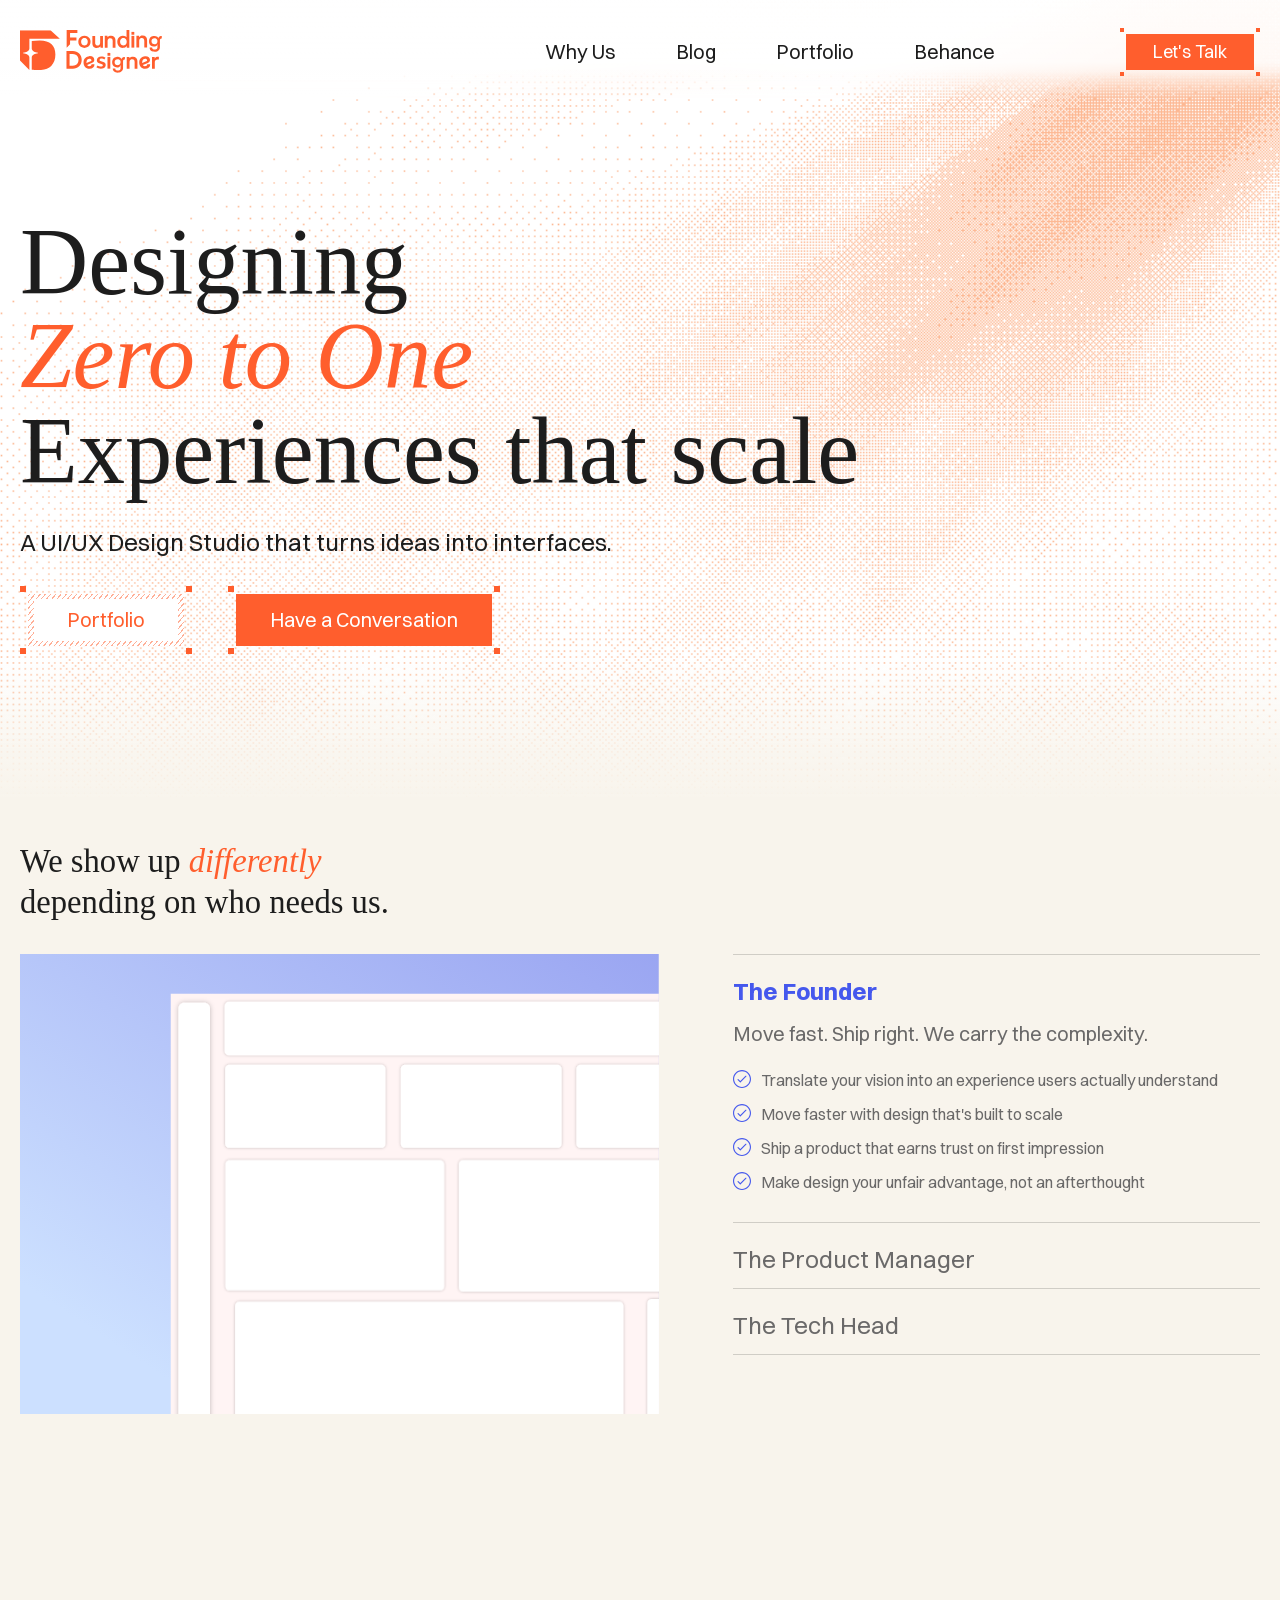
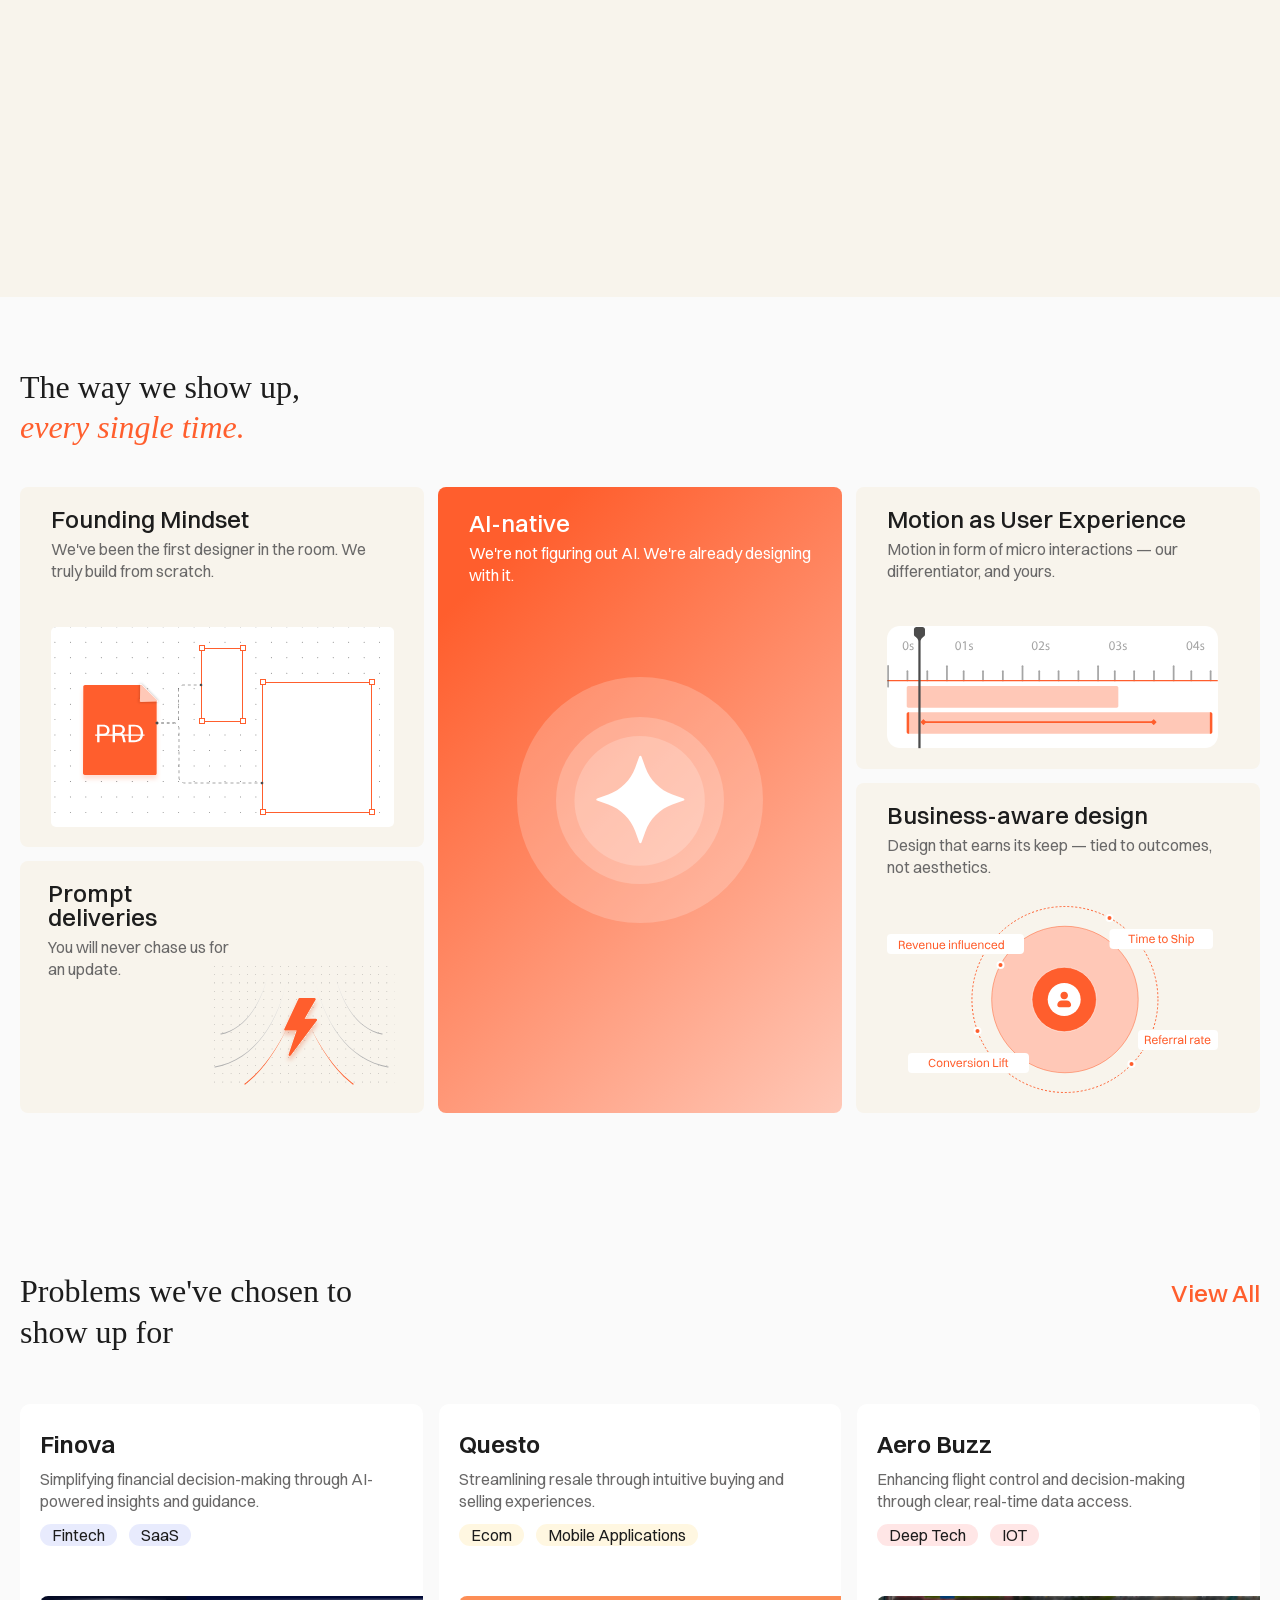
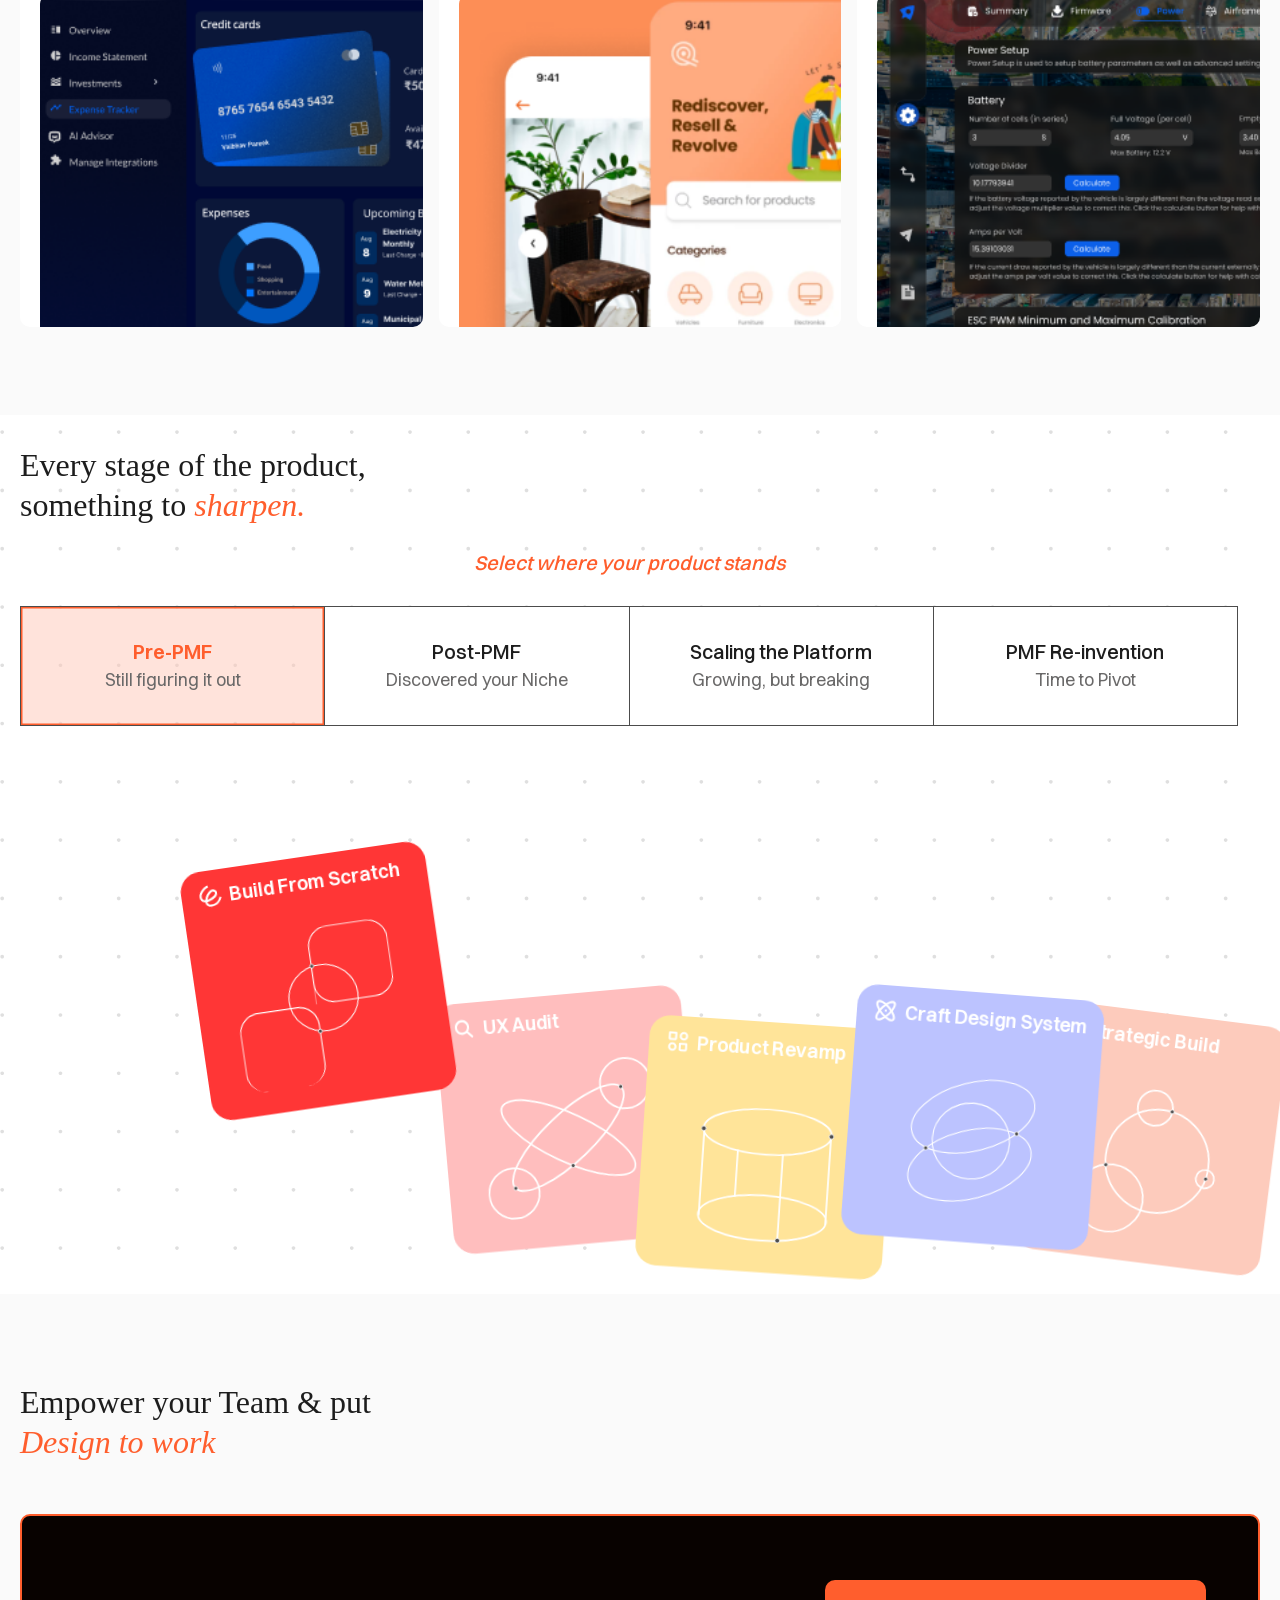
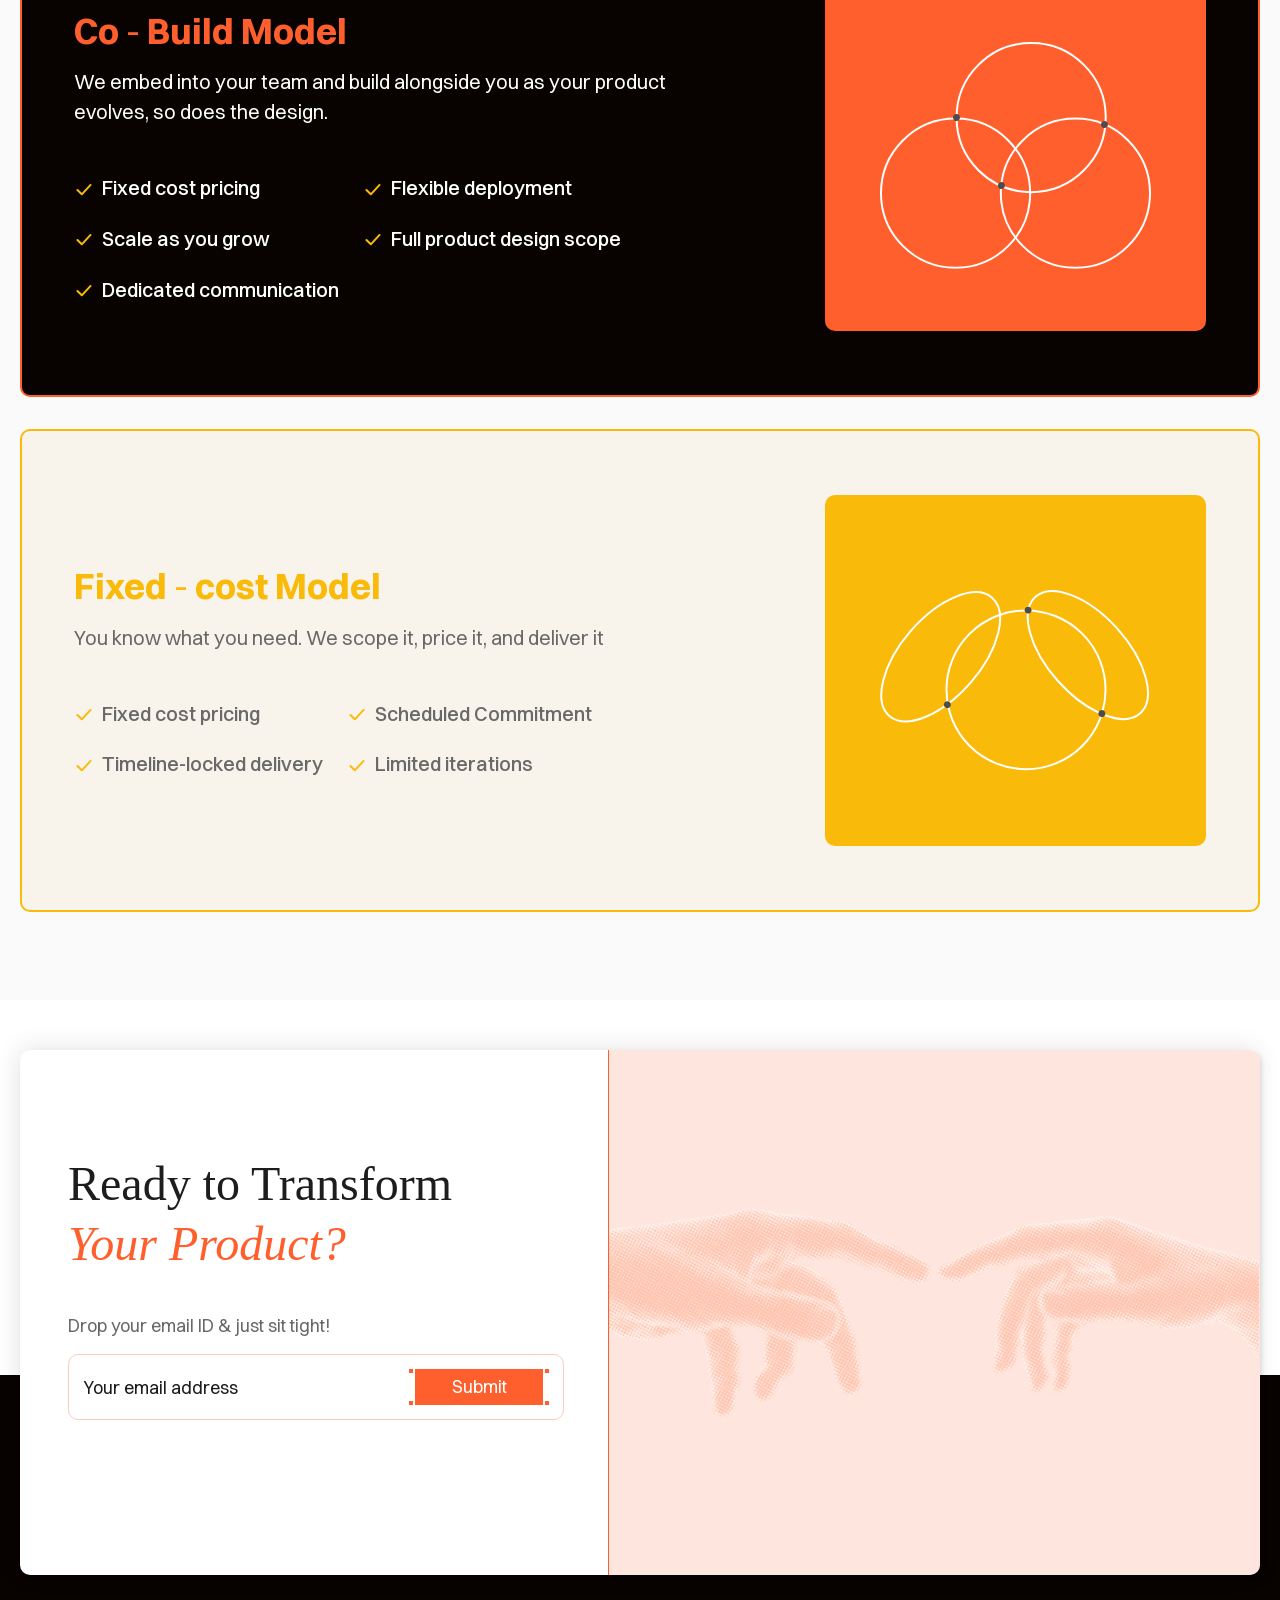
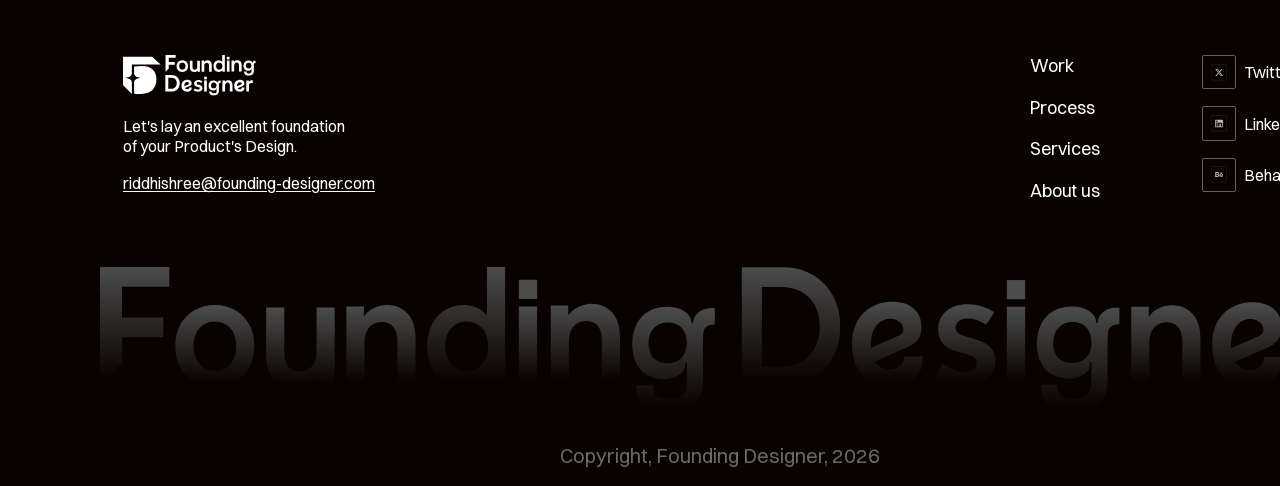
==== commit e3740171: "Fix: add space to 'Experiences that scale' on desktop" ====
--- a/index.html
+++ b/index.html
@@ -54,7 +54,7 @@
         <h1>
           <span class="hero__headline-line">Designing</span>
           <span class="hero__headline-line hero__headline-line--italic">Zero to One</span>
-          <span class="hero__headline-line">Experiences<br class="hero__mobile-break">that scale</span>
+          <span class="hero__headline-line">Experiences <br class="hero__mobile-break">that scale</span>
         </h1>
       </div>
 
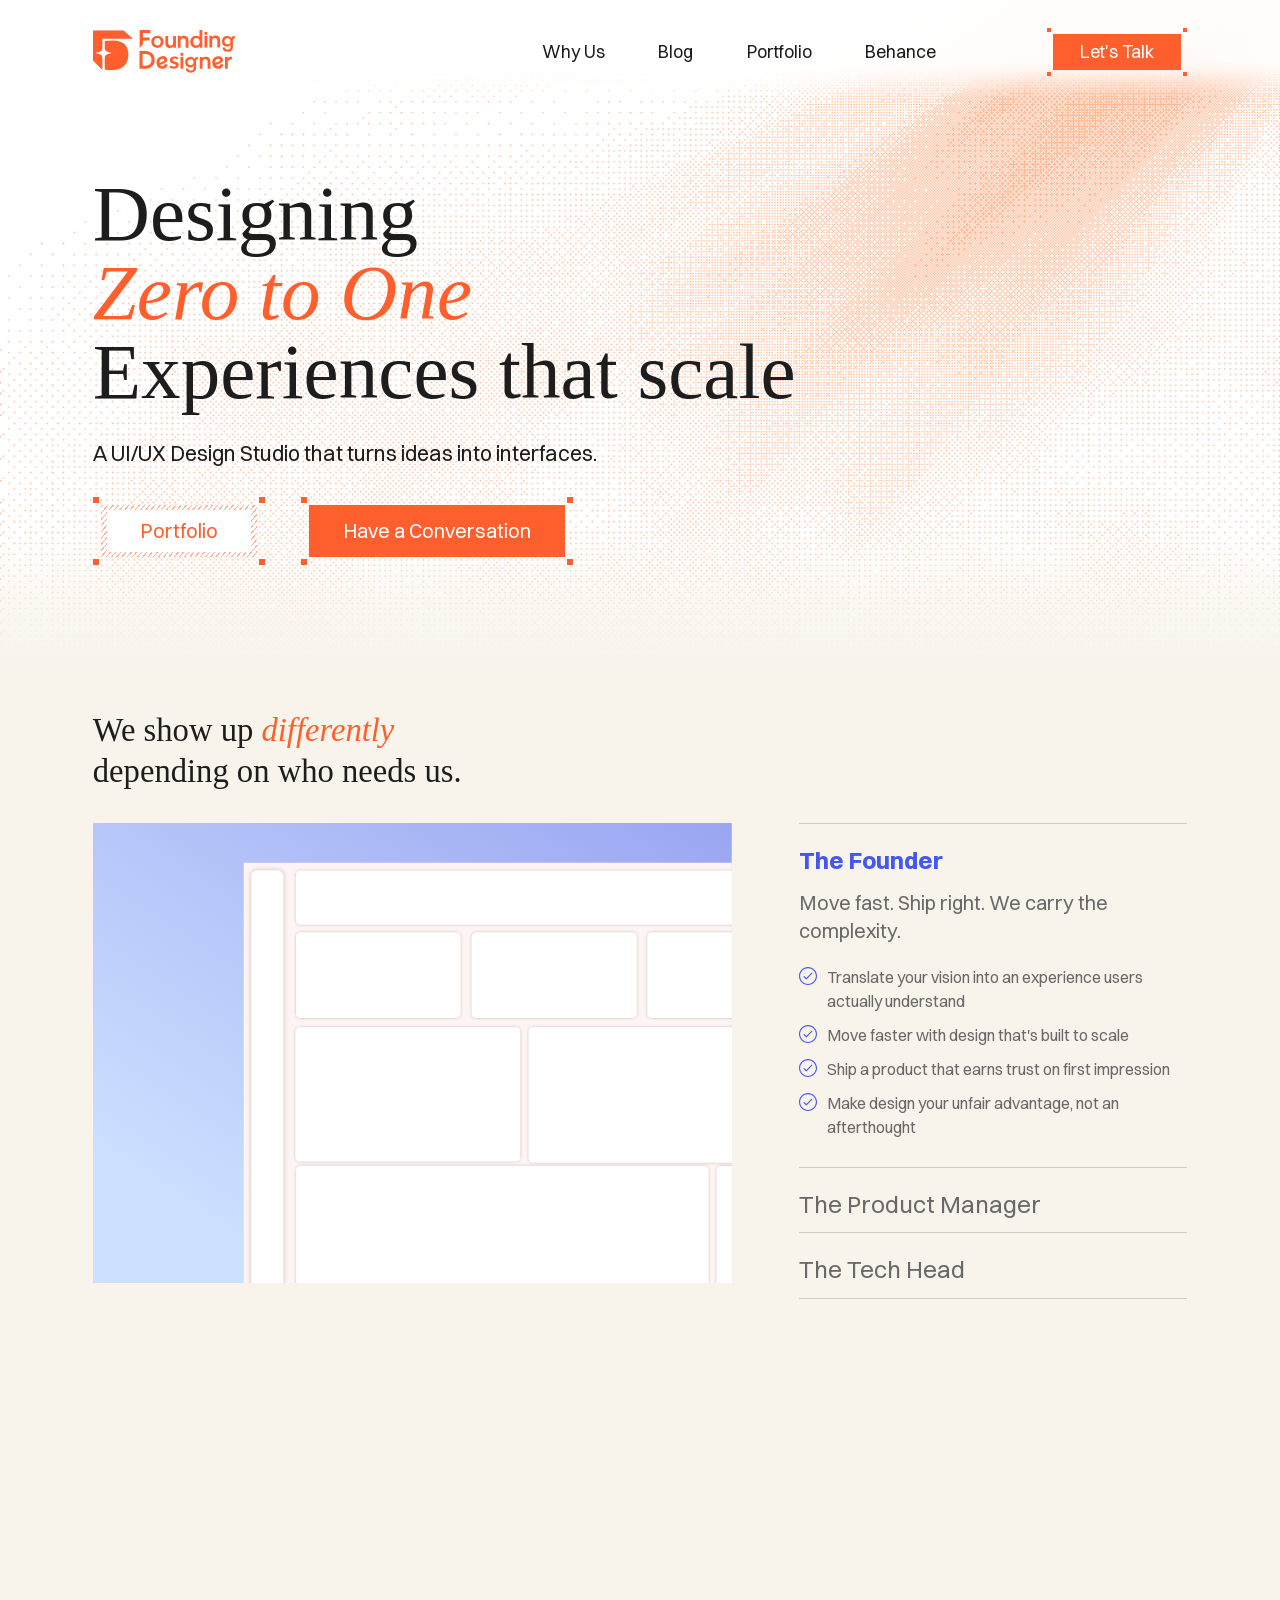
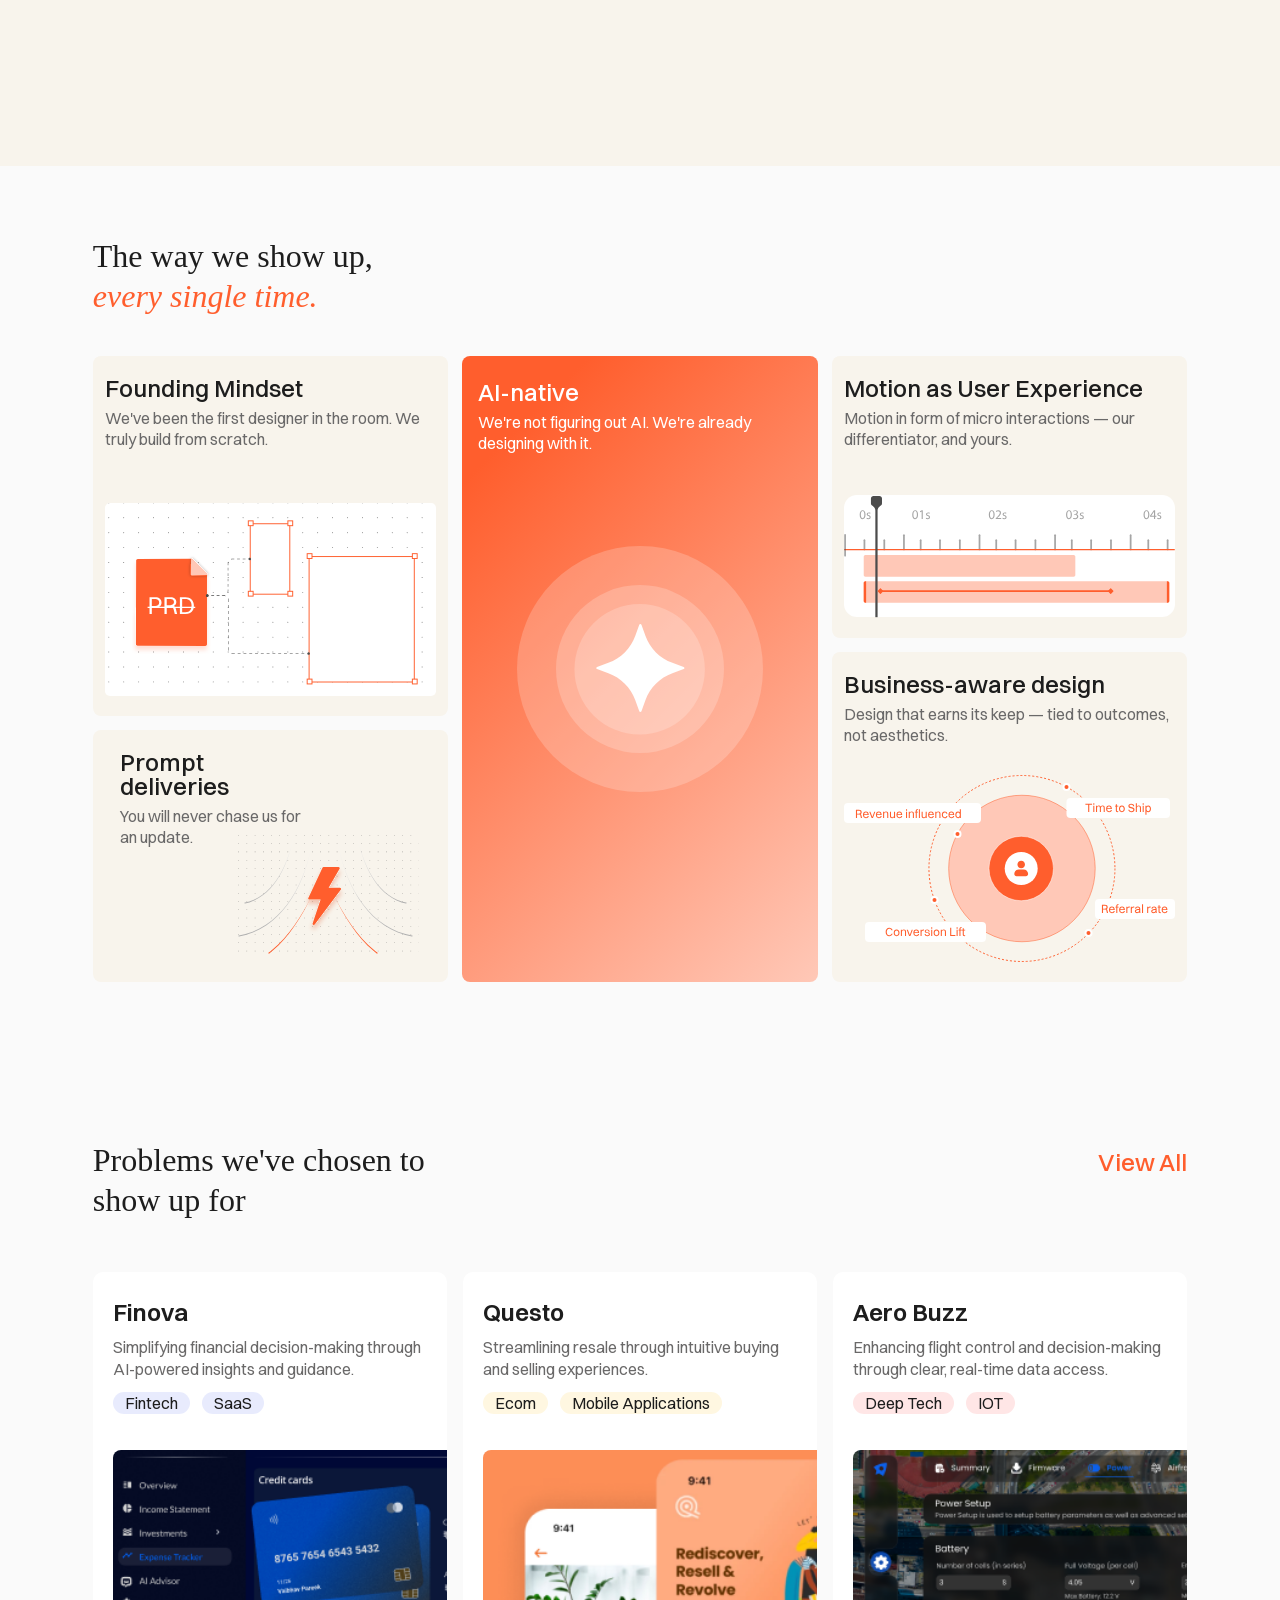
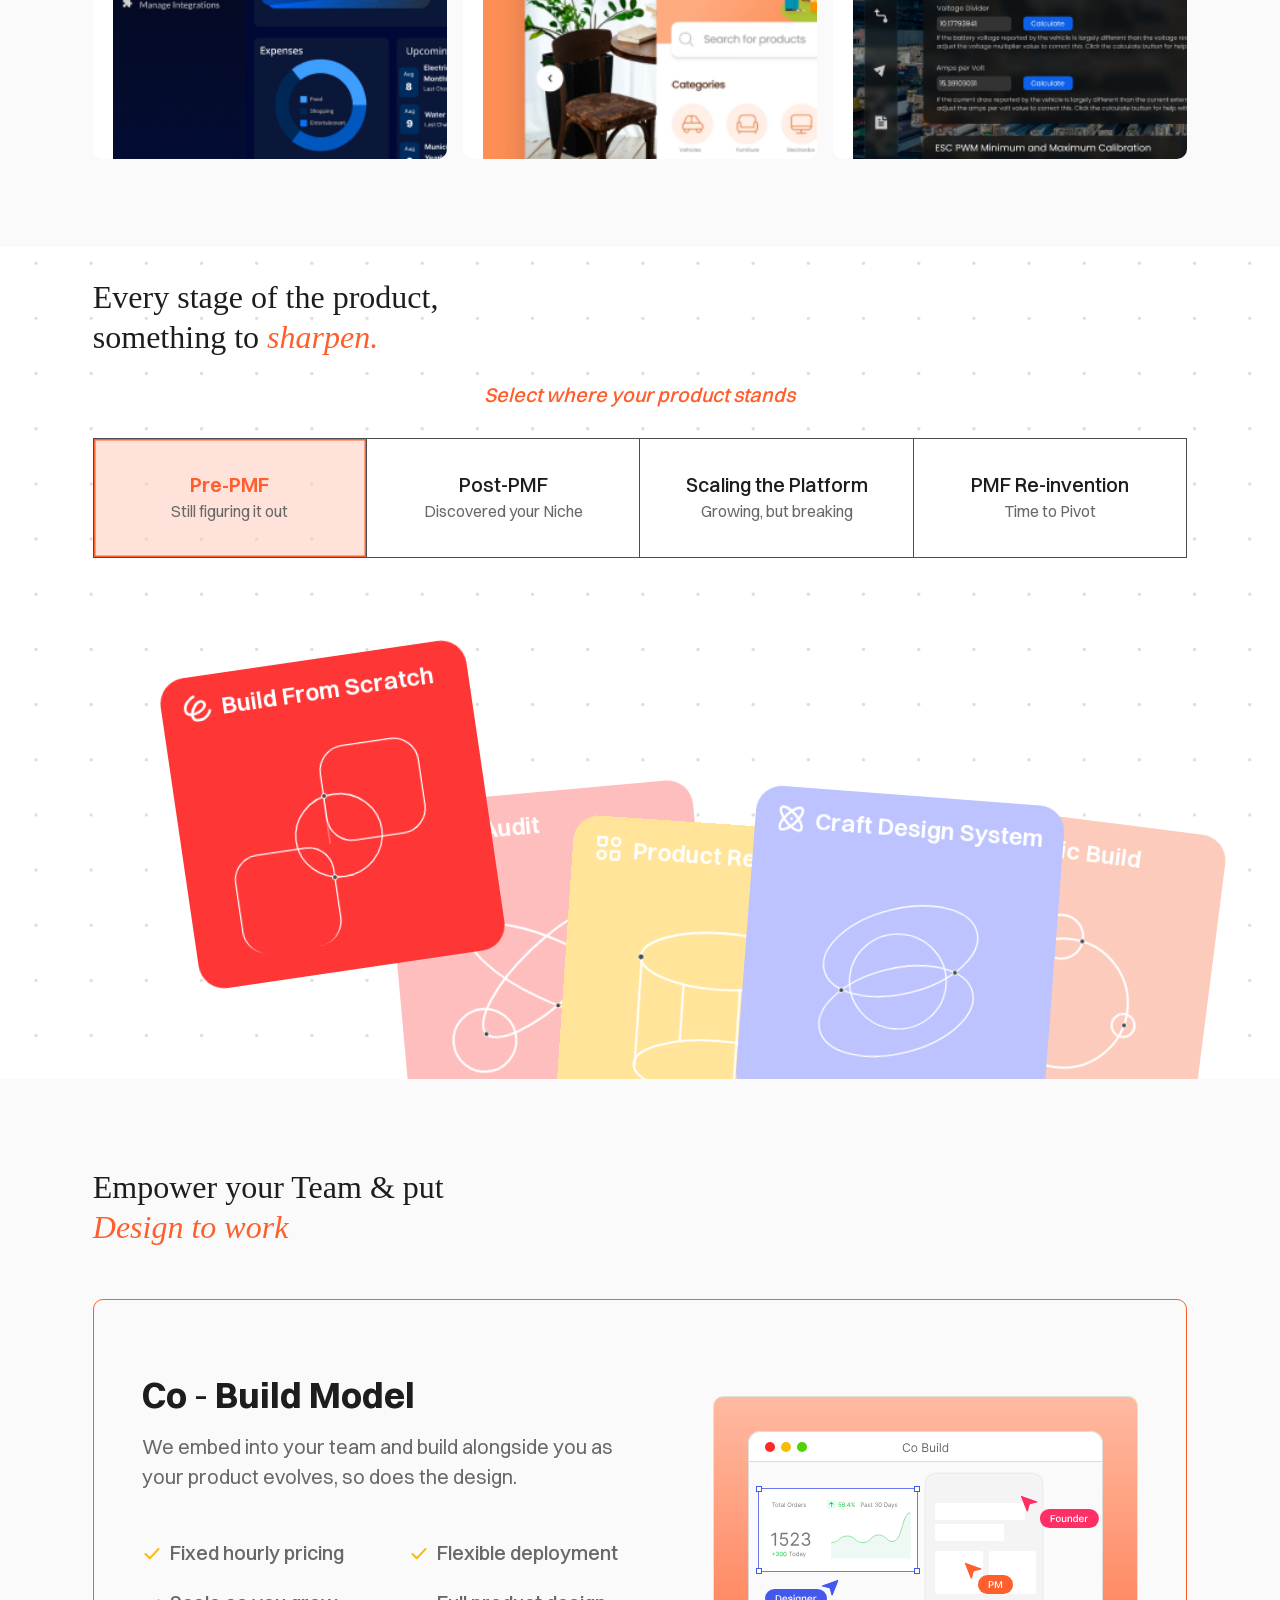
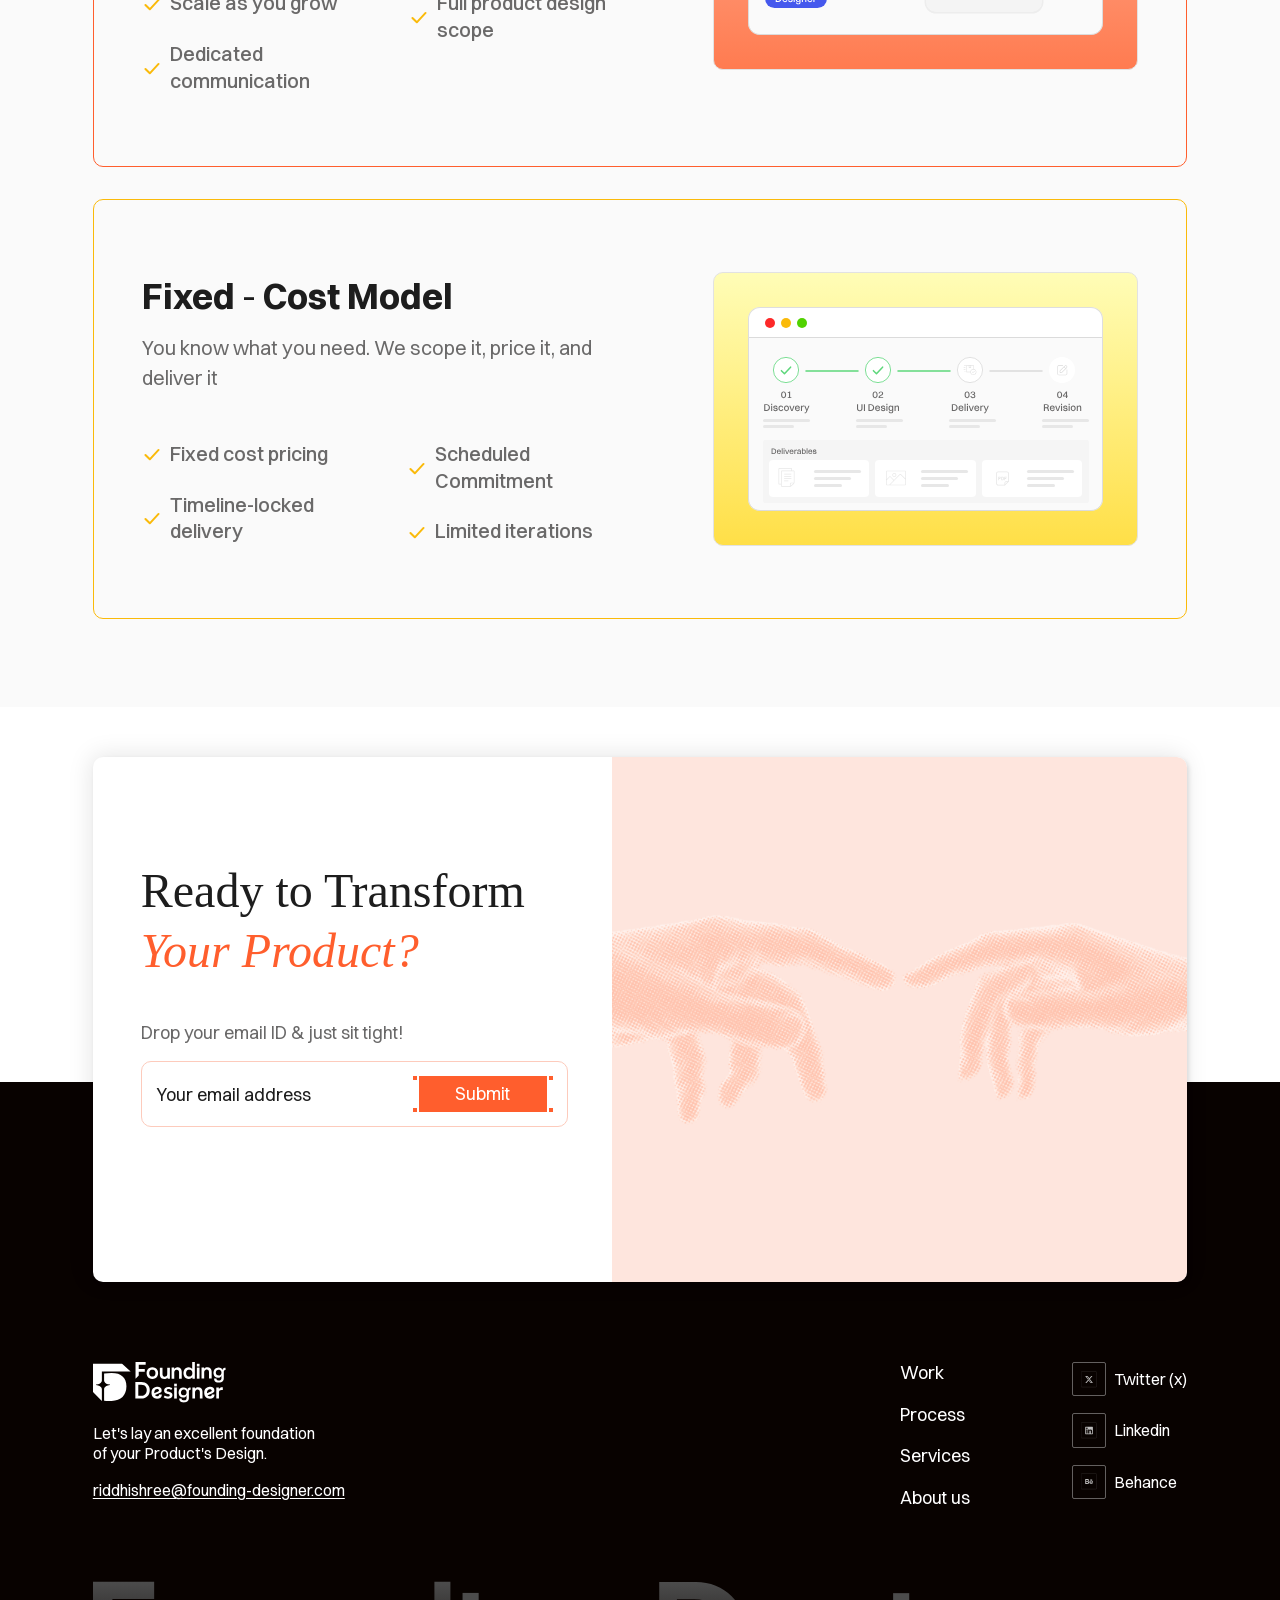
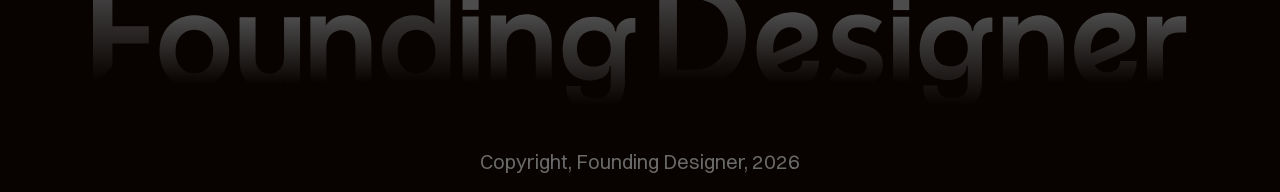
==== commit 705ae8f8: "Fix section 6 engagement cards" ====
--- a/index.html
+++ b/index.html
@@ -3,7 +3,7 @@
 <head>
   <meta charset="UTF-8">
   <meta name="viewport" content="width=device-width, initial-scale=1.0">
-  <title>Founding Designer — Designing Zero to One Experiences That Scale</title>
+  <title>Founding Designer — v5</title>
   <meta name="description" content="A UI/UX Design Studio that turns ideas into interfaces. We design zero-to-one experiences that scale for startups and enterprises.">
   <link rel="stylesheet" href="style.css">
   <link rel="stylesheet" href="style-v2.css">
@@ -492,7 +492,7 @@
               <ul class="engagement__bullet-col">
                 <li class="engagement__bullet">
                   <img src="charm_tick.svg" class="engagement__tick" alt="">
-                  <span>Fixed cost pricing</span>
+                  <span>Fixed hourly pricing</span>
                 </li>
                 <li class="engagement__bullet">
                   <img src="charm_tick.svg" class="engagement__tick" alt="">
@@ -516,7 +516,7 @@
             </div>
           </div>
           <div class="engagement__card-panel engagement__card-panel--cobuild">
-            <img src="Co Build Model.svg" class="engagement__card-illus" alt="">
+            <img src="Co Build Model New.svg" class="engagement__card-illus" alt="">
           </div>
         </div>
 
@@ -524,7 +524,7 @@
         <div class="engagement__card engagement__card--fixed">
           <div class="engagement__card-content">
             <div class="engagement__card-label">
-              <h3 class="engagement__card-name"><strong>Fixed</strong> - <strong>cost Model</strong></h3>
+              <h3 class="engagement__card-name"><strong>Fixed</strong> - <strong>Cost Model</strong></h3>
               <p class="engagement__card-desc">You know what you need. We scope it, price it, and deliver it</p>
             </div>
             <div class="engagement__bullets">
@@ -551,7 +551,7 @@
             </div>
           </div>
           <div class="engagement__card-panel engagement__card-panel--fixed">
-            <img src="Fixed Model.svg" class="engagement__card-illus" alt="">
+            <img src="Fixed Cost Model New.svg" class="engagement__card-illus" alt="">
           </div>
         </div>
 
--- a/style-v5.css
+++ b/style-v5.css
@@ -46,6 +46,64 @@
   display: block;
 }
 
+.engagement__card--cobuild {
+  background: #fafafa;
+  border: 1px solid var(--orange);
+  gap: 68px;
+  padding: 72px 48px;
+}
+
+.engagement__card--cobuild .engagement__card-name {
+  color: var(--dark);
+}
+
+.engagement__card--cobuild .engagement__card-desc,
+.engagement__card--cobuild .engagement__bullet {
+  color: var(--grey);
+}
+
+.engagement__card-panel--cobuild {
+  width: 425px;
+  min-width: 425px;
+  min-height: 274px;
+  padding: 0;
+  background: transparent;
+}
+
+.engagement__card-panel--cobuild .engagement__card-illus {
+  width: 100%;
+  max-width: 100%;
+}
+
+.engagement__card--fixed {
+  background: #fafafa;
+  border: 1px solid var(--accent-yellow);
+  gap: 68px;
+  padding: 72px 48px;
+}
+
+.engagement__card--fixed .engagement__card-name {
+  color: var(--dark);
+}
+
+.engagement__card--fixed .engagement__card-desc,
+.engagement__card--fixed .engagement__bullet {
+  color: var(--grey);
+}
+
+.engagement__card-panel--fixed {
+  width: 425px;
+  min-width: 425px;
+  min-height: 274px;
+  padding: 0;
+  background: transparent;
+}
+
+.engagement__card-panel--fixed .engagement__card-illus {
+  width: 100%;
+  max-width: 100%;
+}
+
 .services__stage:not(.services__stage--active) {
   border-left: none;
   border-right: none;
@@ -425,6 +483,191 @@
 }
 
 /* ============================================================
+   Fluid desktop layout
+   Keeps the 1440px design proportions while allowing every
+   desktop width to scale inside the viewport instead of clipping.
+   ============================================================ */
+@media (min-width: 768px) {
+  :root {
+    --page-gutter: clamp(40px, 7.25vw, 104px);
+    --content-max: 1240px;
+    --content-width: min(var(--content-max), calc(100vw - (var(--page-gutter) * 2)));
+  }
+
+  .header__inner,
+  .hero__content,
+  .roles__inner,
+  .values__inner,
+  .portfolio__inner,
+  .engagement__inner,
+  .site-footer__inner {
+    width: var(--content-width);
+    max-width: var(--content-max);
+  }
+
+  .header__inner {
+    padding: 0;
+  }
+
+  .header__right {
+    gap: clamp(36px, 8.68vw, 125px);
+  }
+
+  .header__nav {
+    gap: clamp(24px, 4.17vw, 60px);
+  }
+
+  .header__nav-link {
+    font-size: clamp(17px, 1.39vw, 20px);
+  }
+
+  .hero {
+    height: clamp(620px, 52vw, 797px);
+  }
+
+  .hero__content {
+    max-width: none;
+    margin-top: clamp(140px, 13.6vw, 215px);
+  }
+
+  .hero__headline-line {
+    font-size: clamp(58px, 6.18vw, 94.472px);
+  }
+
+  .hero__tagline {
+    font-size: clamp(19px, 1.67vw, 24px);
+  }
+
+  .roles__inner,
+  .values__inner,
+  .portfolio__inner,
+  .engagement__inner {
+    padding-left: 0;
+    padding-right: 0;
+  }
+
+  .roles__layout {
+    gap: clamp(32px, 4.4vw, 63.36px);
+  }
+
+  .roles__anim {
+    width: min(51.52vw, 638.88px);
+    height: auto;
+    aspect-ratio: 638.88 / 460.24;
+  }
+
+  .roles__accordion {
+    min-width: min(320px, 44vw);
+  }
+
+  .values__grid,
+  .portfolio__grid {
+    grid-template-columns: repeat(3, minmax(0, 1fr));
+  }
+
+  .values__icon-wrap {
+    width: min(100%, 343px);
+  }
+
+  .values__card--founding {
+    flex-basis: clamp(300px, 29.03vw, 360px);
+  }
+
+  .values__card--orange {
+    min-height: clamp(520px, 50.48vw, 626px);
+  }
+
+  .values__card-badge {
+    width: clamp(190px, 19.84vw, 246px);
+    height: clamp(190px, 19.84vw, 246px);
+  }
+
+  .values__card-badge img {
+    width: 68%;
+    height: 68%;
+  }
+
+  .values__card--motion {
+    flex-basis: clamp(236px, 22.74vw, 282px);
+  }
+
+  .portfolio__card {
+    height: clamp(410px, 38vw, 523px);
+  }
+
+  .portfolio__card-image {
+    top: clamp(150px, 13.9vw, 192px);
+    width: min(514px, calc(100% + clamp(80px, 9vw, 112px)));
+    height: clamp(260px, 26.5vw, 367px);
+  }
+
+  .services {
+    min-height: clamp(680px, 56vw, 879px);
+    --services-content-left: max(var(--page-gutter), calc((100vw - var(--content-max)) / 2));
+    --services-card-shift-x: clamp(0px, 4.38vw, 63px);
+    --svc-card-scale: clamp(0.62, 5.25vw, 0.8);
+  }
+
+  .services__inner {
+    left: var(--services-content-left);
+    width: var(--content-width);
+    max-width: var(--content-max);
+  }
+
+  .services__selector-wrap,
+  .services__stages {
+    width: 100%;
+  }
+
+  .services__stage {
+    padding-left: clamp(12px, 1.39vw, 20px);
+    padding-right: clamp(12px, 1.39vw, 20px);
+  }
+
+  .services__stage-sub {
+    font-size: clamp(14px, 1.25vw, 18px);
+  }
+
+  .transform-cta__card {
+    width: var(--content-width);
+    max-width: var(--content-max);
+  }
+
+  .transform-cta__content {
+    width: 47.42%;
+    padding:
+      clamp(72px, 8.39vw, 104px)
+      clamp(28px, 3.55vw, 44px)
+      clamp(48px, 5.16vw, 64px)
+      clamp(32px, 3.87vw, 48px);
+  }
+
+  .transform-cta__heading {
+    font-size: clamp(36px, 3.87vw, 48px);
+  }
+
+  .transform-cta__visual {
+    flex: 1;
+    width: auto;
+  }
+
+  .transform-cta__image {
+    width: 100%;
+    height: 100%;
+  }
+
+  .site-footer {
+    padding-left: var(--page-gutter);
+    padding-right: var(--page-gutter);
+  }
+
+  .site-footer__top,
+  .site-footer__wordmark {
+    width: 100%;
+  }
+}
+
+/* ============================================================
    Mobile - Hero section
    Breakpoint: 430px and below
    ============================================================ */
@@ -853,9 +1096,9 @@
   }
 
   .portfolio__card--questo .portfolio__card-image {
-    left: 48px;
+    left: clamp(28px, 6.26vw, 48px);
     top: 185px;
-    width: calc(100% - 68px);
+    width: calc(100% - clamp(48px, 8.87vw, 68px));
     height: calc(100% - 185px);
   }
 
@@ -898,12 +1141,18 @@
 }
 
 @media (max-width: 767px) {
+  :root {
+    --mobile-page-pad: clamp(16px, 5.83vw, 24px);
+    --mobile-content-max: 520px;
+    --mobile-narrow-max: 364px;
+  }
+
   .engagement {
     background: #fafafa;
   }
 
   .engagement__inner {
-    width: min(100%, 412px);
+    width: min(100%, calc(var(--mobile-narrow-max) + (var(--mobile-page-pad) * 2)));
     max-width: none;
     margin: 0 auto;
     padding: 44px 0 0;
@@ -911,8 +1160,8 @@
   }
 
   .engagement__heading {
-    width: 364px;
-    max-width: calc(100% - 48px);
+    width: min(var(--mobile-narrow-max), calc(100% - (var(--mobile-page-pad) * 2)));
+    max-width: none;
     margin: 0 auto;
     font-size: 28px;
     line-height: normal;
@@ -924,7 +1173,7 @@
   }
 
   .engagement__cards {
-    width: min(384px, calc(100% - 20px));
+    width: min(366px, calc(100% - 20px));
     margin: 0 auto;
     gap: 24px;
   }
@@ -940,15 +1189,25 @@
   }
 
   .engagement__card--cobuild {
-    min-height: 573px;
-    background:
-      linear-gradient(0deg, rgba(255, 94, 45, 0) 33.17%, rgba(255, 94, 45, 0.2) 100%),
-      #080200;
+    min-height: auto;
+    background: #fafafa;
+    border: 0.8px solid var(--orange);
+    border-radius: 10px;
+    padding: 24px clamp(1px, 0.24vw, 1px) 24px 20px;
+    gap: 20px;
   }
 
   .engagement__card--fixed {
-    min-height: 536px;
-    background: #f8f4ec;
+    min-height: auto;
+    background: #fafafa;
+    border: 0.8px solid var(--accent-yellow);
+    border-radius: 10px;
+    padding: 24px 12px 24px 20px;
+    gap: 20px;
+  }
+
+  .engagement__card--fixed .engagement__card-content {
+    width: min(332px, 100%);
   }
 
   .engagement__card-content {
@@ -956,6 +1215,10 @@
     flex: none;
     gap: 20px;
     justify-content: flex-start;
+  }
+
+  .engagement__card--cobuild .engagement__card-content {
+    width: min(343px, 100%);
   }
 
   .engagement__card-label {
@@ -1011,11 +1274,21 @@
   }
 
   .engagement__card-panel--cobuild {
+    width: min(324px, 100%);
     padding: 0;
+    height: auto;
+    min-height: 0;
+    aspect-ratio: 324 / 185;
+    overflow: hidden;
   }
 
   .engagement__card-panel--fixed {
+    width: min(332px, 100%);
     padding: 0;
+    height: auto;
+    min-height: 0;
+    aspect-ratio: 332 / 185;
+    overflow: hidden;
   }
 
   .engagement__card-illus {
@@ -1025,17 +1298,21 @@
   }
 
   .engagement__card-panel--cobuild .engagement__card-illus {
-    width: 134px;
+    width: 100%;
+    height: 100%;
+    object-fit: fill;
   }
 
   .engagement__card-panel--fixed .engagement__card-illus {
-    width: 174px;
+    width: 100%;
+    height: 100%;
+    object-fit: fill;
   }
 
   .transform-cta {
     z-index: 4;
     margin-bottom: 0;
-    padding: 44px 24px;
+    padding: 44px var(--mobile-page-pad);
     background: #ffffff;
   }
 
@@ -1044,7 +1321,7 @@
   }
 
   .transform-cta__card {
-    width: 364px;
+    width: min(var(--mobile-narrow-max), 100%);
     max-width: 100%;
     min-height: 0;
     margin: 0 auto;
@@ -1064,7 +1341,7 @@
   }
 
   .transform-cta__heading {
-    font-size: 28px;
+    font-size: clamp(25px, 6.8vw, 28px);
     line-height: normal;
     letter-spacing: 0;
     white-space: nowrap;
@@ -1123,7 +1400,7 @@
   .transform-cta__visual {
     width: 100%;
     min-height: 0;
-    height: 293px;
+    height: clamp(238px, 71vw, 293px);
     border: 0.5px solid var(--orange);
     border-radius: 10px;
     background: #fde5dd;
@@ -1138,12 +1415,12 @@
 
   .site-footer {
     z-index: 4;
-    padding: 44px 25px 44px 24px;
+    padding: 44px var(--mobile-page-pad);
   }
 
   .site-footer__inner {
     width: 100%;
-    max-width: 363.5px;
+    max-width: var(--mobile-narrow-max);
     align-items: flex-start;
     gap: 44px;
   }
@@ -1212,7 +1489,7 @@
   }
 
   .site-footer__wordmark {
-    width: 363.35px;
+    width: min(363.35px, 100%);
     max-width: 100%;
     height: auto;
     margin: 0;
@@ -1226,7 +1503,8 @@
   }
 
   .services {
-    --services-mobile-offset: max(0px, calc((100vw - 412px) / 2));
+    --services-mobile-width: min(100vw, 412px);
+    --services-mobile-offset: max(0px, calc((100vw - var(--services-mobile-width)) / 2));
     --svc-card-scale: 1;
     --svc-inactive-card-lift: 0px;
     --svc-active-build-lift: 0px;
@@ -1252,7 +1530,7 @@
 
   .services__bg-deco {
     left: var(--services-mobile-offset);
-    width: 412px;
+    width: var(--services-mobile-width);
     height: 847px;
     object-fit: cover;
     opacity: 0.48;
@@ -1260,16 +1538,16 @@
 
   .services__inner {
     position: absolute;
-    left: calc(var(--services-mobile-offset) + 24px);
+    left: calc(var(--services-mobile-offset) + var(--mobile-page-pad));
     top: 44px;
-    width: 364px;
+    width: calc(var(--services-mobile-width) - (var(--mobile-page-pad) * 2));
     max-width: none;
     padding: 0;
     gap: 30px;
   }
 
   .services__heading {
-    width: 364px;
+    width: 100%;
     max-width: none;
     font-size: 28px;
     line-height: normal;
@@ -1277,32 +1555,32 @@
   }
 
   .services__selector-wrap {
-    width: 364px;
+    width: 100%;
     margin-left: 0;
     align-items: flex-start;
     gap: 30px;
   }
 
   .services__label {
-    width: 364px;
+    width: 100%;
     font-size: 16px;
     line-height: normal;
     text-align: left;
   }
 
   .services__stages {
-    width: 364px;
+    width: 100%;
     min-height: 176px;
     display: grid;
-    grid-template-columns: repeat(2, 174px);
-    gap: 16px;
+    grid-template-columns: repeat(2, minmax(0, 1fr));
+    gap: clamp(12px, 3.88vw, 16px);
     border: 0;
     border-radius: 0;
     overflow: visible;
   }
 
   .services__stage {
-    width: 174px;
+    width: 100%;
     min-height: 80px;
     height: 80px;
     flex: none;
@@ -1457,7 +1735,7 @@
   .header__inner {
     width: 100%;
     max-width: none;
-    padding: 0 16px;
+    padding: 0 var(--mobile-page-pad);
     margin-top: 0;
   }
 
@@ -1494,7 +1772,7 @@
   .hero {
     min-height: 746px;
     height: auto;
-    padding: 130px 24px 44px;
+    padding: 130px var(--mobile-page-pad) 44px;
     align-items: flex-start;
     background: #ffffff;
   }
@@ -1512,13 +1790,13 @@
 
   .hero__content {
     width: 100%;
-    max-width: 364px;
+    max-width: var(--mobile-narrow-max);
     margin-top: 0;
     gap: 25px;
   }
 
   .hero__headline {
-    width: 350px;
+    width: min(350px, 100%);
     max-width: 100%;
   }
 
@@ -1527,12 +1805,12 @@
     flex-direction: column;
     gap: 7px;
     margin: 0;
-    width: 329px;
+    width: min(329px, 100%);
     max-width: 100%;
   }
 
   .hero__headline-line {
-    font-size: 60px;
+    font-size: clamp(50px, 14.56vw, 60px);
     line-height: 1;
     letter-spacing: 0;
   }
@@ -1546,7 +1824,7 @@
   }
 
   .hero__tagline {
-    width: 350px;
+    width: min(350px, 100%);
     max-width: 100%;
     font-size: 20px;
     line-height: 1.28;
@@ -1629,12 +1907,12 @@
   .roles__inner {
     width: 100%;
     max-width: none;
-    padding: 44px 24px;
+    padding: 44px var(--mobile-page-pad);
     gap: 32px;
   }
 
   .roles__heading {
-    width: 310px;
+    width: min(310px, 100%);
     max-width: 100%;
     font-size: 28px;
     line-height: 1.2;
@@ -1757,11 +2035,11 @@
   .values__inner {
     width: 100%;
     max-width: none;
-    padding: 44px 24px;
+    padding: 44px var(--mobile-page-pad);
   }
 
   .values__heading {
-    width: 273px;
+    width: min(273px, 100%);
     max-width: 100%;
     font-size: 28px;
     line-height: 1.25;
@@ -1793,7 +2071,7 @@
   }
 
   .values__card-body {
-    max-width: 320px;
+    max-width: min(320px, 100%);
     gap: 8px;
     margin: 0;
     position: relative;
@@ -1821,7 +2099,7 @@
   }
 
   .values__card--founding {
-    height: 328px;
+    height: clamp(300px, 79.61vw, 328px);
   }
 
   .values__card--founding .values__card-desc {
@@ -1839,7 +2117,7 @@
   }
 
   .values__card--prompt {
-    height: 244px;
+    height: clamp(228px, 59.22vw, 244px);
     position: relative;
   }
 
@@ -1856,7 +2134,7 @@
     position: absolute;
     right: 20px;
     bottom: 24px;
-    width: 174px;
+    width: min(48%, 174px);
     margin: 0;
   }
 
@@ -1865,7 +2143,7 @@
   }
 
   .values__card--orange {
-    height: 432px;
+    height: clamp(380px, 104.85vw, 432px);
     padding: 24px 20px;
   }
 
@@ -1874,8 +2152,8 @@
   }
 
   .values__card-badge {
-    width: 228px;
-    height: 228px;
+    width: clamp(190px, 55.34vw, 228px);
+    height: clamp(190px, 55.34vw, 228px);
   }
 
   .values__card-badge img {
@@ -1884,7 +2162,7 @@
   }
 
   .values__card--motion {
-    height: 271px;
+    height: clamp(250px, 65.78vw, 271px);
   }
 
   .values__card--motion .values__card-body {
@@ -1897,12 +2175,12 @@
   }
 
   .values__card--motion .values__icon {
-    width: 319px;
+    width: min(319px, 100%);
     max-width: 100%;
   }
 
   .values__card--business {
-    height: 319px;
+    height: clamp(292px, 77.43vw, 319px);
     position: relative;
   }
 
@@ -1928,7 +2206,7 @@
   .portfolio__inner {
     width: 100%;
     max-width: none;
-    padding: 44px 24px;
+    padding: 44px var(--mobile-page-pad);
     gap: 44px;
   }
 
@@ -1937,7 +2215,7 @@
   }
 
   .portfolio__heading {
-    width: 297px;
+    width: min(297px, 100%);
     max-width: 100%;
     font-size: 28px;
     line-height: 1.18;
@@ -1961,7 +2239,7 @@
 
   .portfolio__card {
     width: 100%;
-    height: 440px;
+    height: clamp(408px, 106.8vw, 440px);
     padding: 20px;
     border-radius: 10px;
   }
@@ -1977,7 +2255,7 @@
   }
 
   .portfolio__card-desc {
-    width: 329px;
+    width: min(329px, 100%);
     max-width: 100%;
     font-size: 16px;
     line-height: 22px;
@@ -1996,7 +2274,7 @@
     left: 20px;
     top: 164px;
     width: calc(100% - 40px);
-    height: 276px;
+    height: calc(100% - 164px);
   }
 
   .portfolio__card-image img {
@@ -2006,15 +2284,15 @@
   }
 
   .portfolio__card--questo .portfolio__card-image {
-    left: 48px;
+    left: clamp(28px, 11.65vw, 48px);
     top: 185px;
-    width: calc(100% - 68px);
-    height: 255px;
+    width: calc(100% - clamp(48px, 16.5vw, 68px));
+    height: calc(100% - 185px);
   }
 
   .portfolio__card--aerobuzz .portfolio__card-image {
     top: 184px;
-    height: 236px;
+    height: calc(100% - 204px);
   }
 
   .portfolio__mobile-cta {
@@ -2049,3 +2327,15 @@
     box-shadow: none;
   }
 }
+
+@media (max-width: 380px) {
+  .services {
+    --svc-card-scale: 0.92;
+  }
+}
+
+@media (max-width: 360px) {
+  .services {
+    --svc-card-scale: 0.86;
+  }
+}
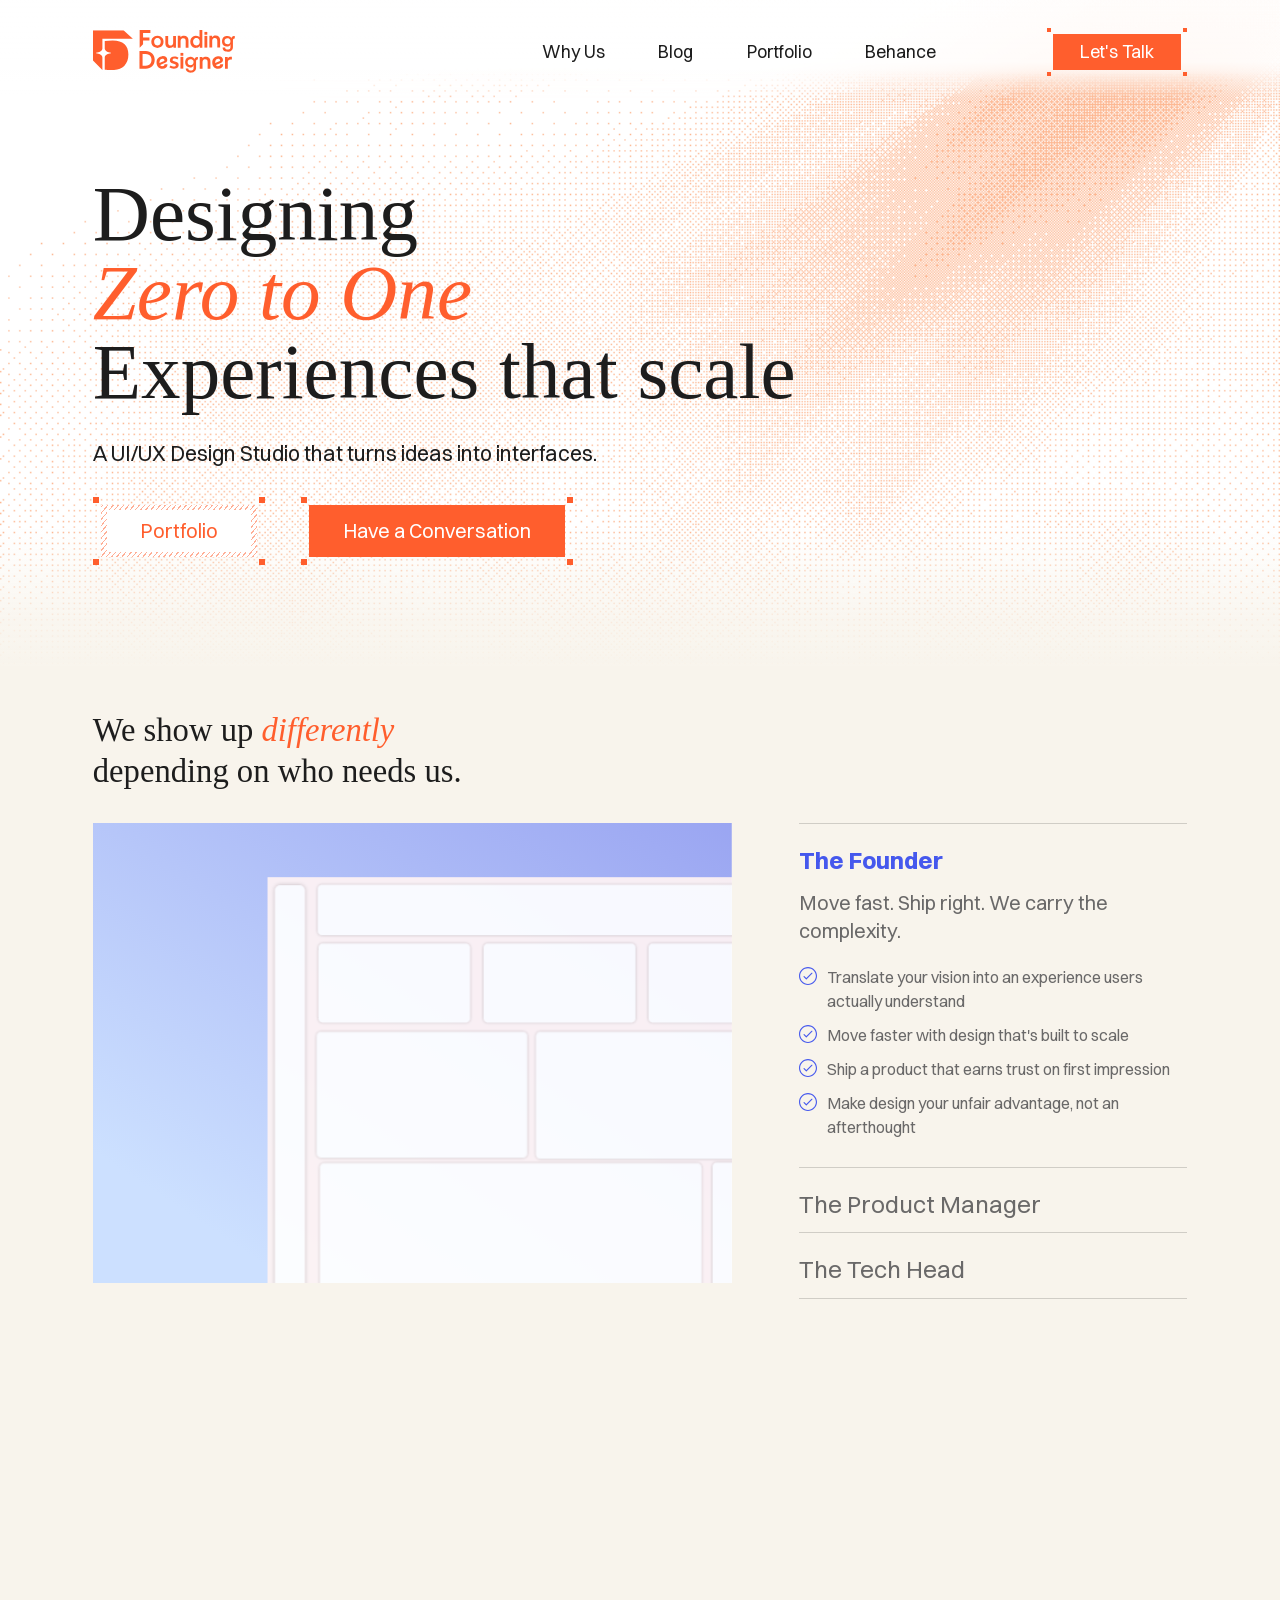
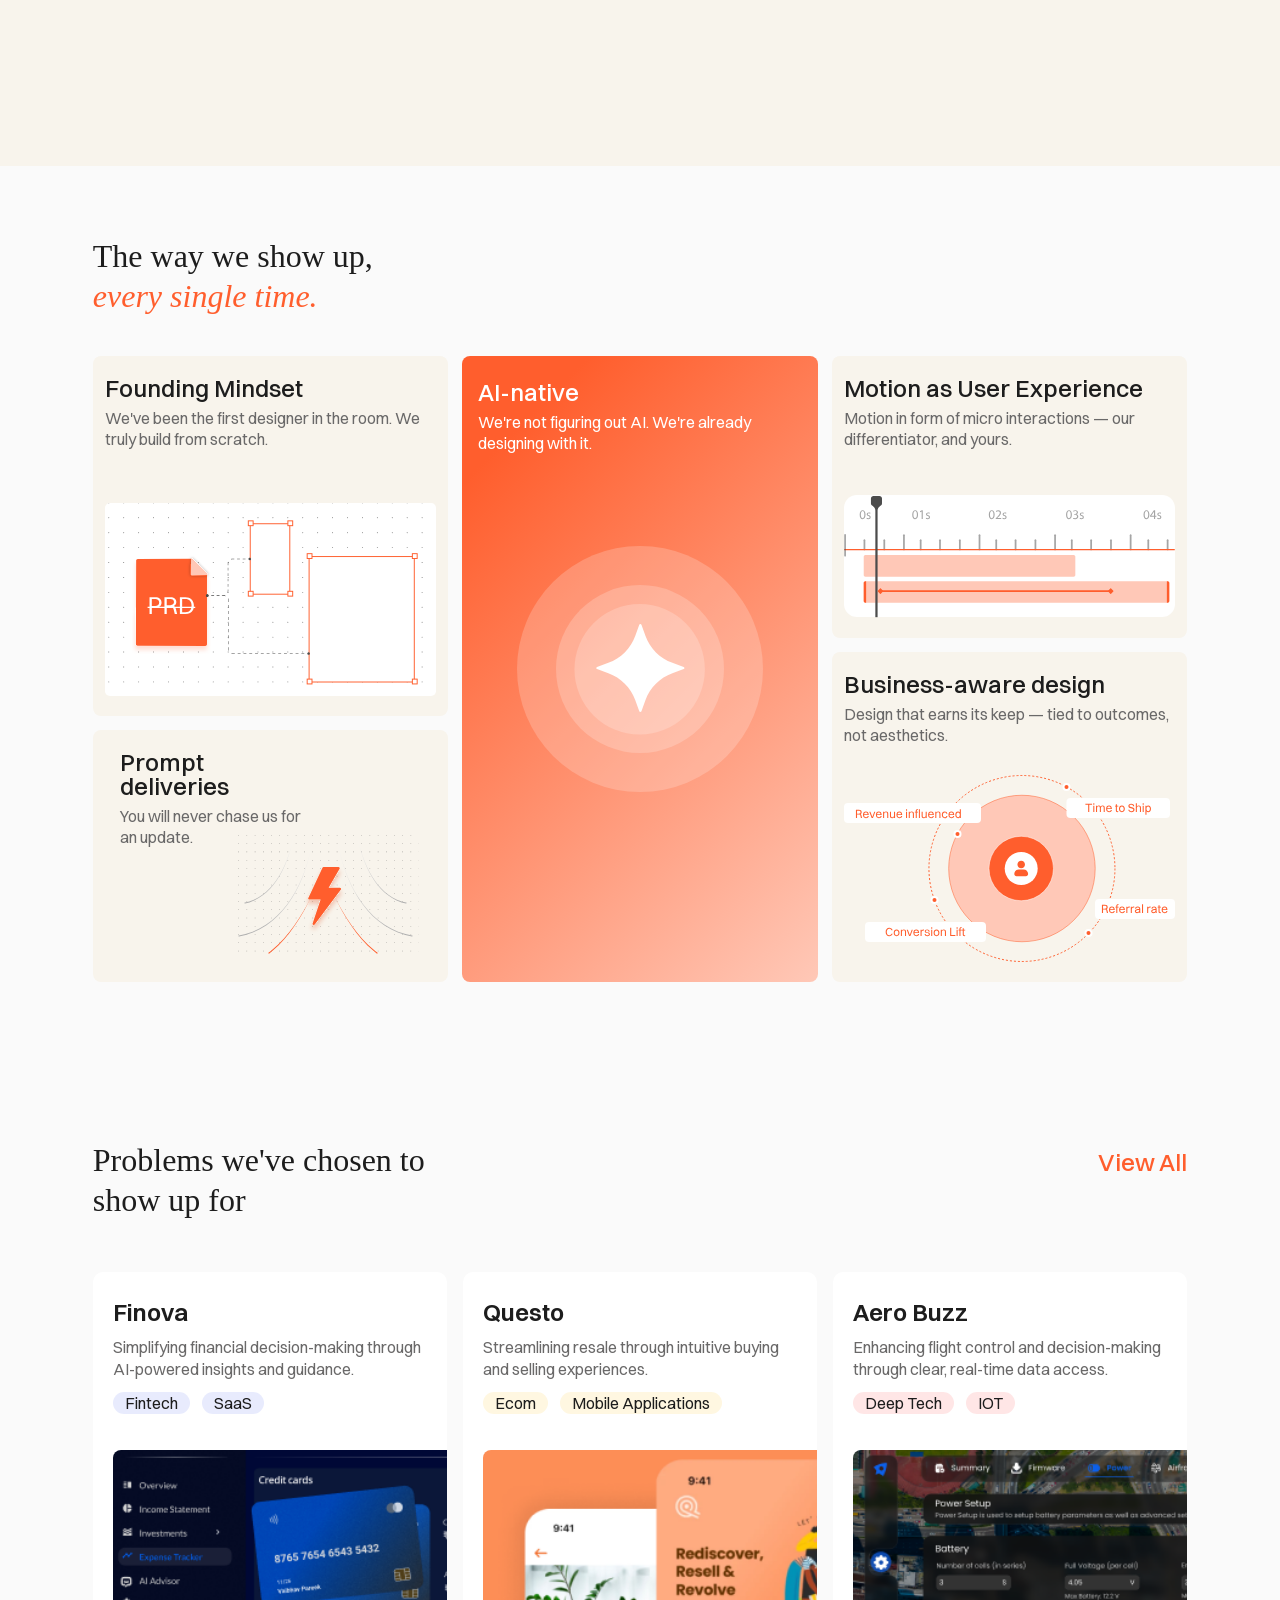
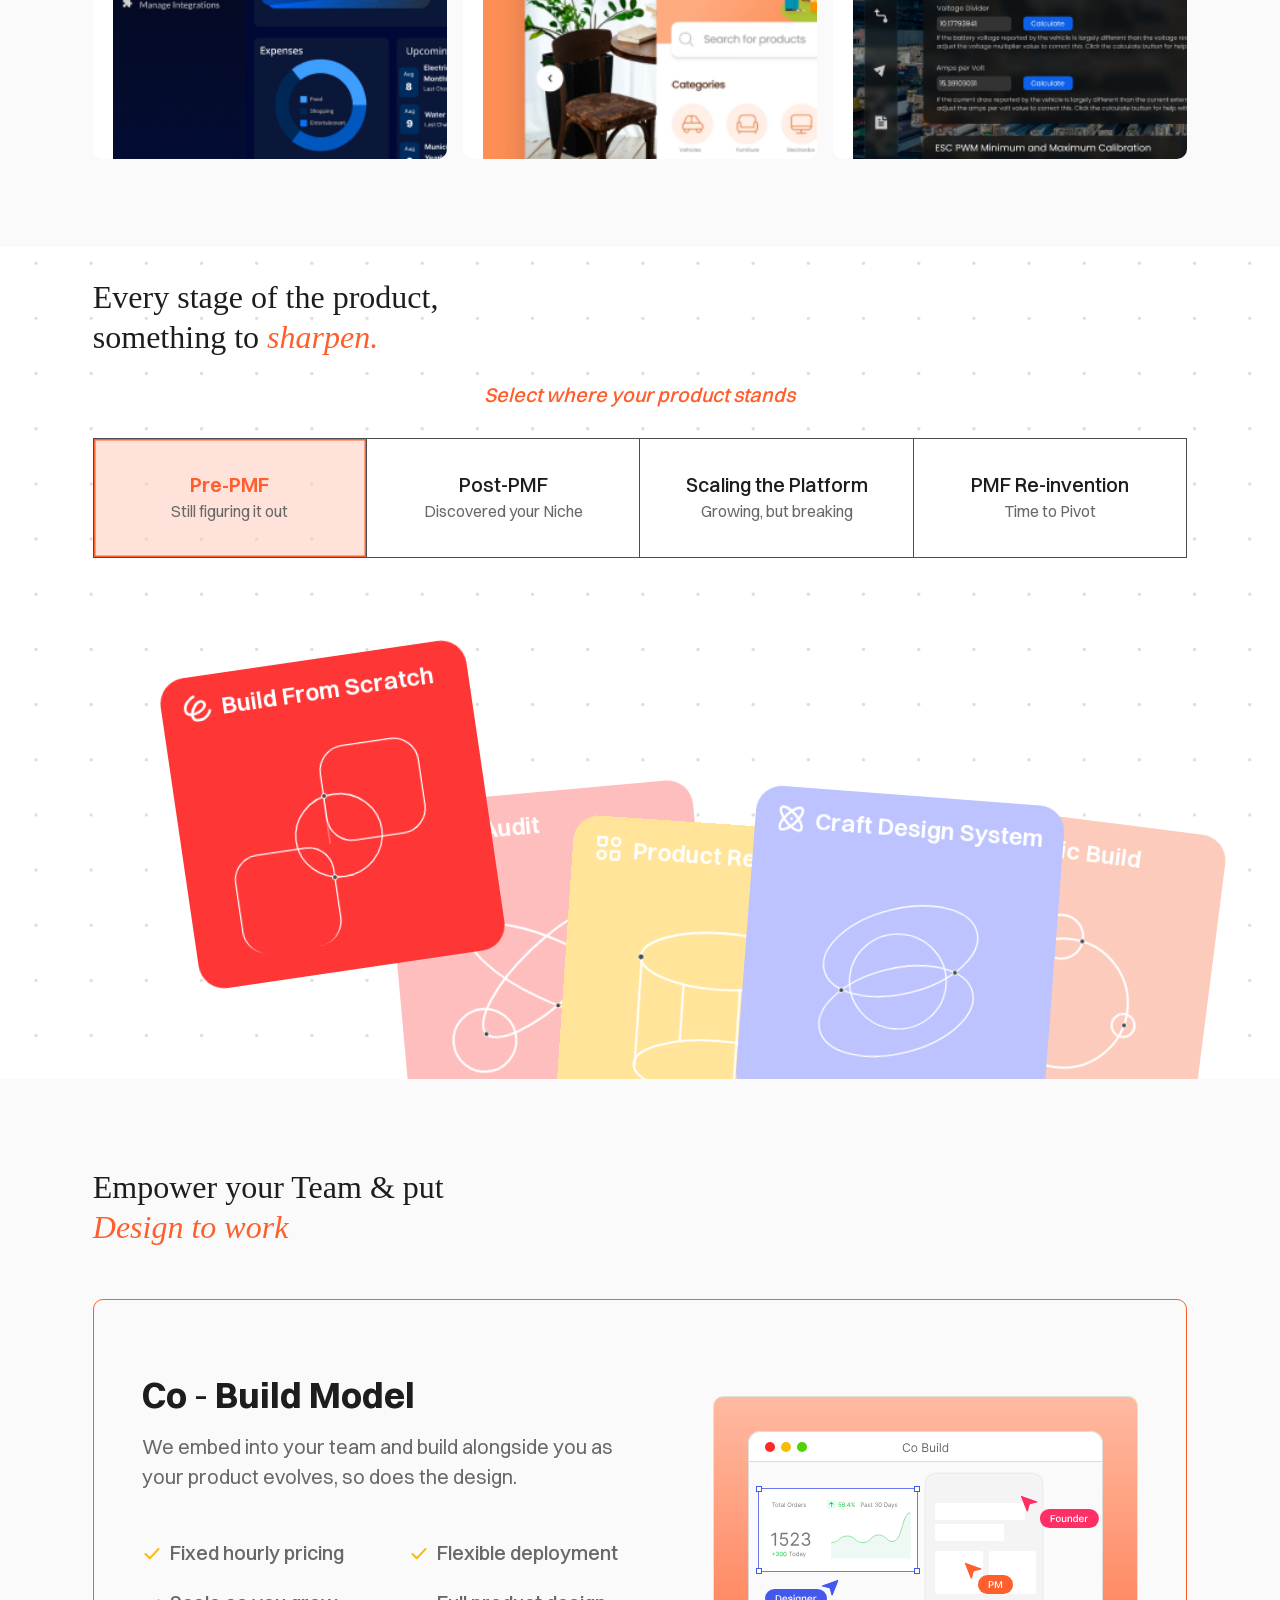
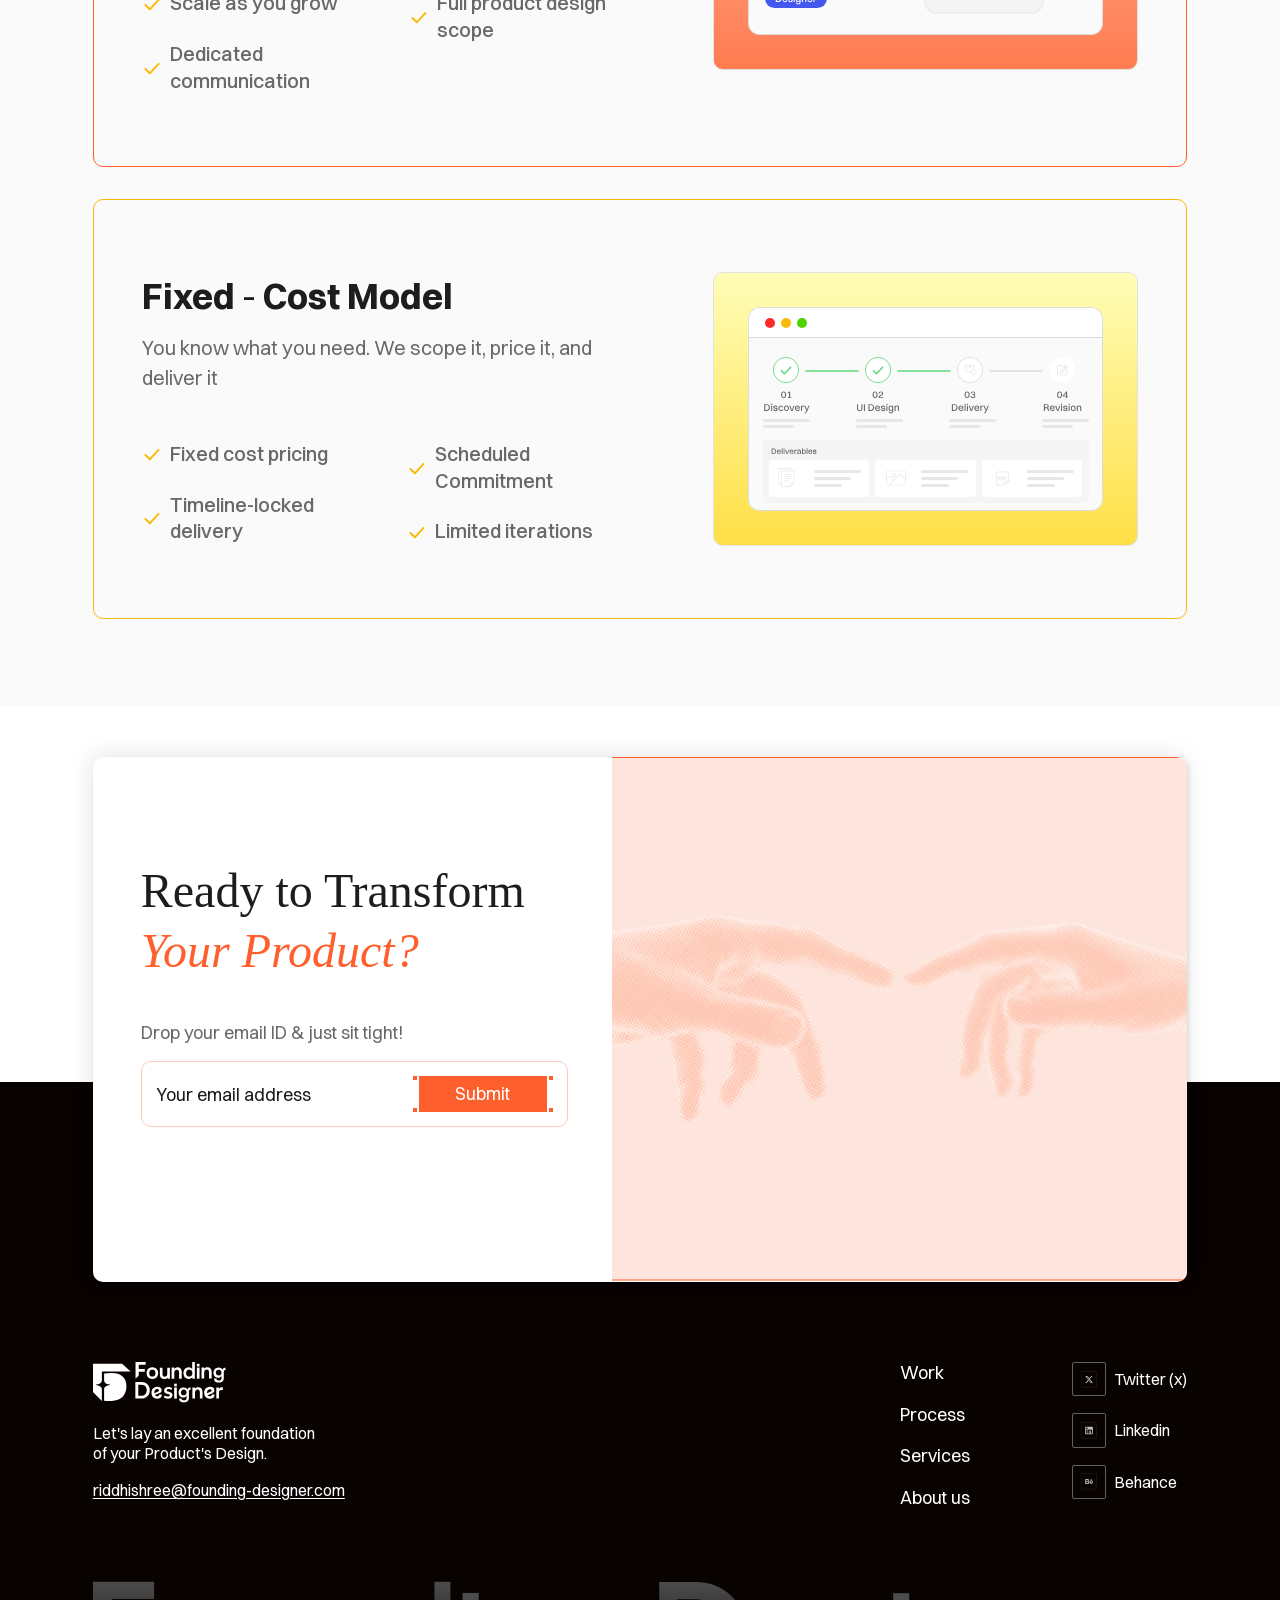
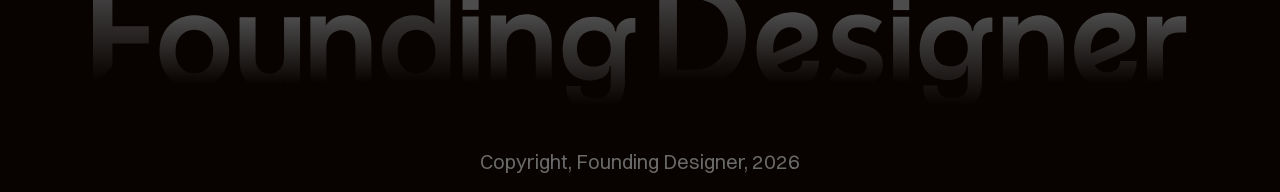
==== commit 31374278: "Replace transform CTA artwork" ====
--- a/index.html
+++ b/index.html
@@ -590,7 +590,7 @@
       </div>
 
       <div class="transform-cta__visual" aria-hidden="true">
-        <img src="Frame 1171277955.svg" class="transform-cta__image" alt="">
+        <img src="tRANSFORM CARD ASSET.svg" class="transform-cta__image" alt="">
       </div>
     </div>
   </section>
--- a/style-v5.css
+++ b/style-v5.css
@@ -1274,7 +1274,7 @@
   }
 
   .engagement__card-panel--cobuild {
-    width: min(324px, 100%);
+    width: min(389px, 100%);
     padding: 0;
     height: auto;
     min-height: 0;
@@ -1283,7 +1283,7 @@
   }
 
   .engagement__card-panel--fixed {
-    width: min(332px, 100%);
+    width: min(398px, 100%);
     padding: 0;
     height: auto;
     min-height: 0;
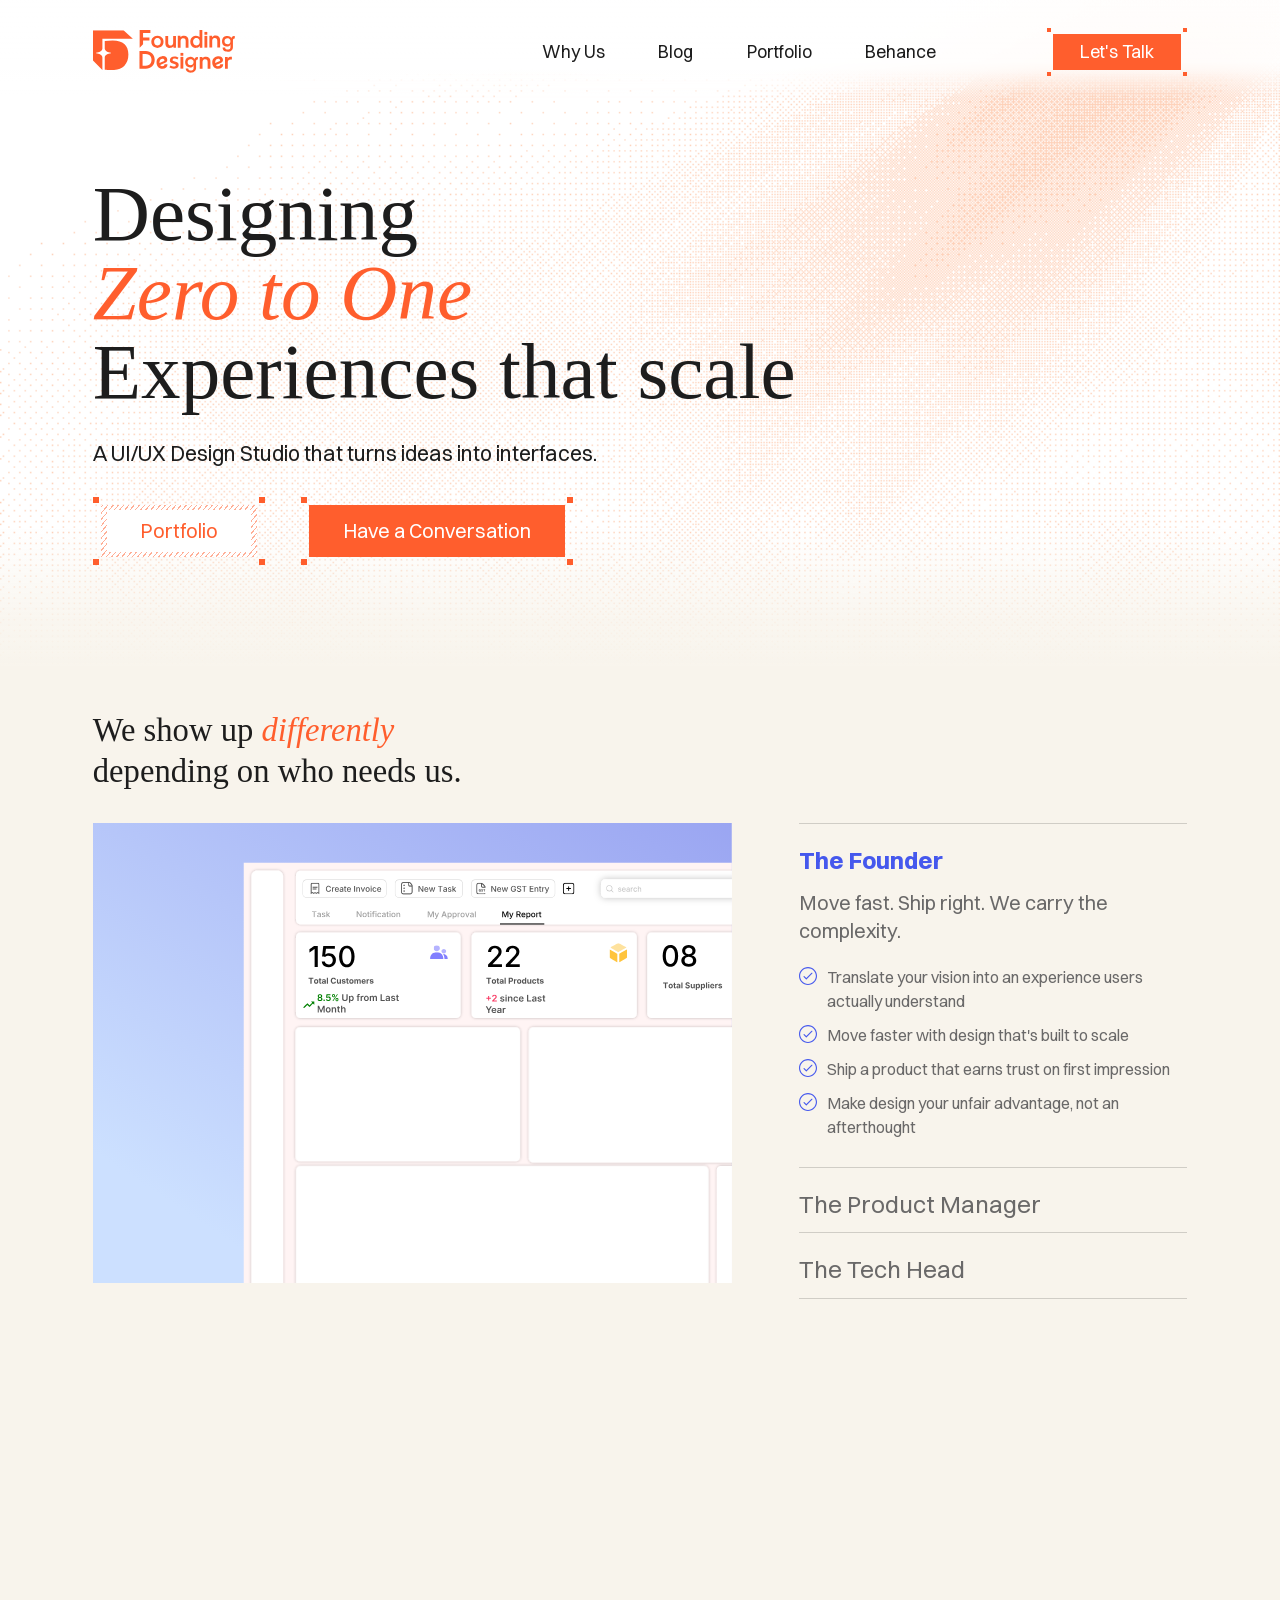
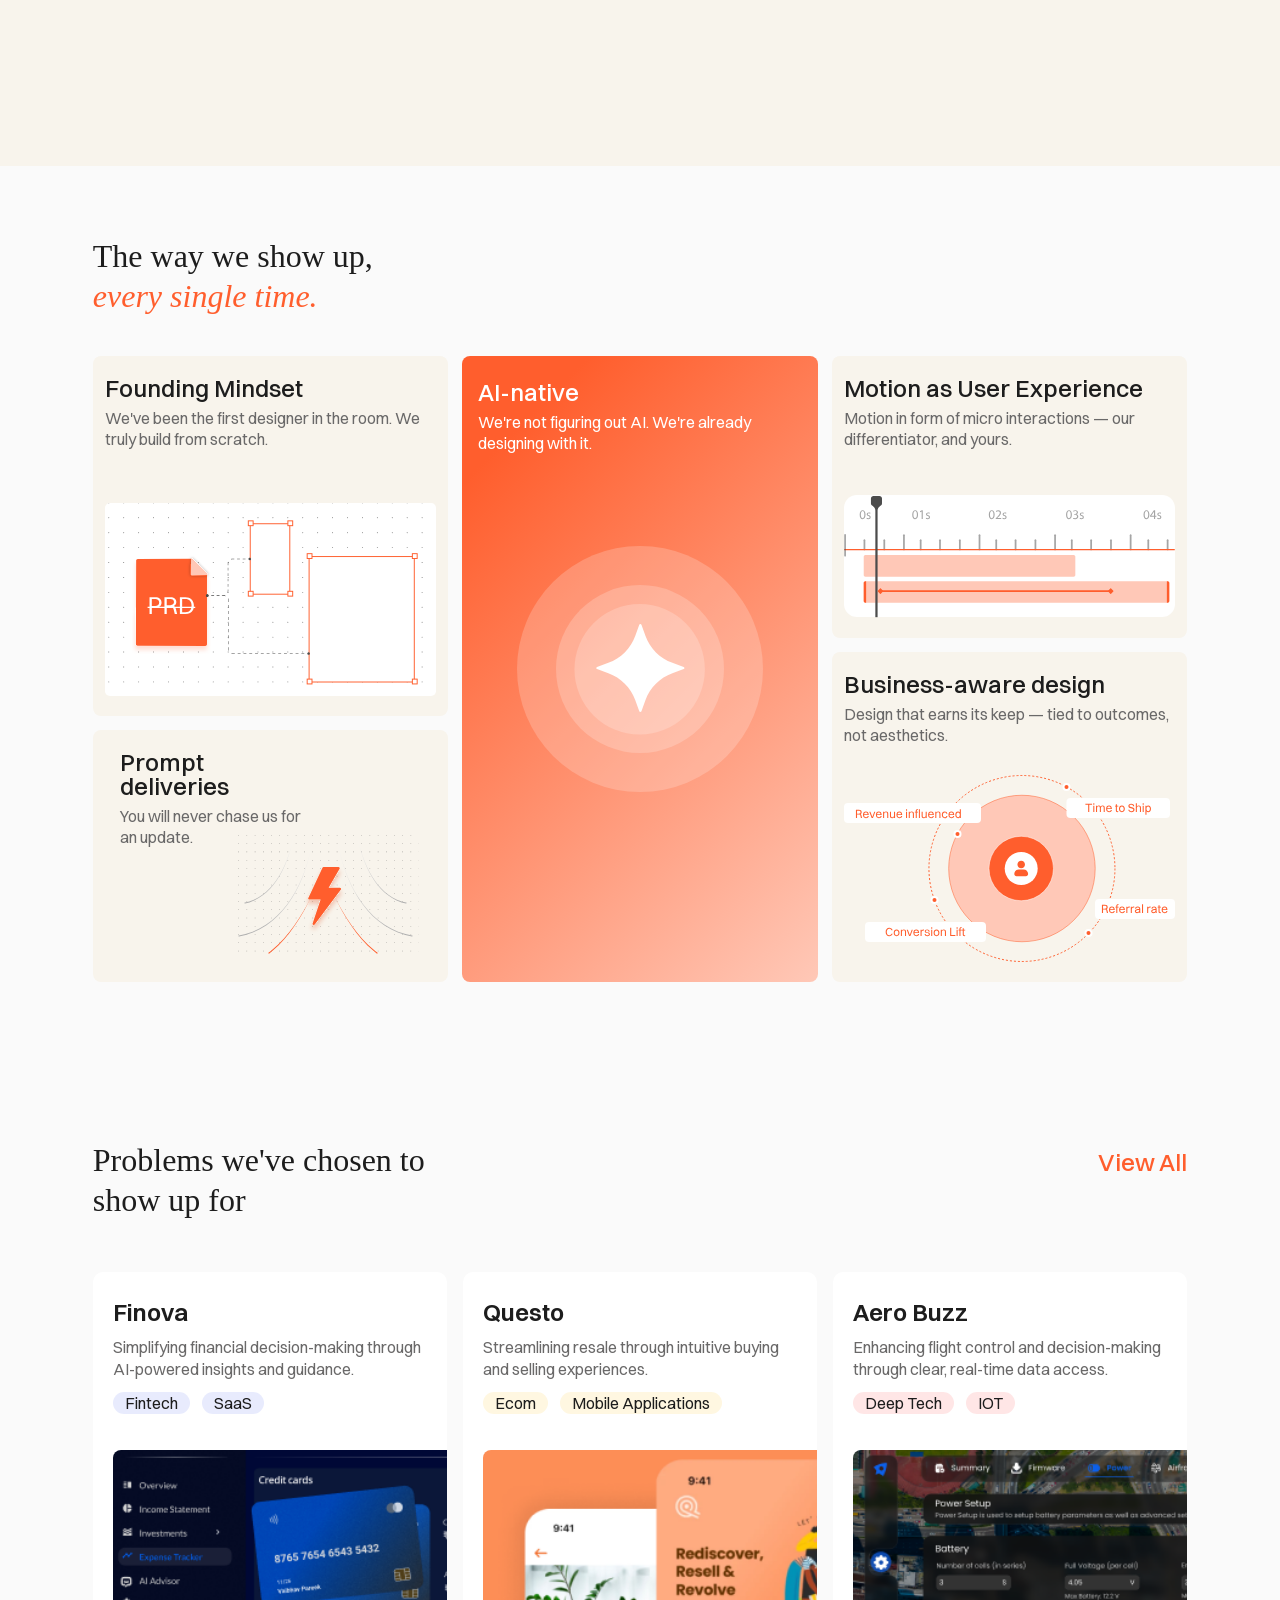
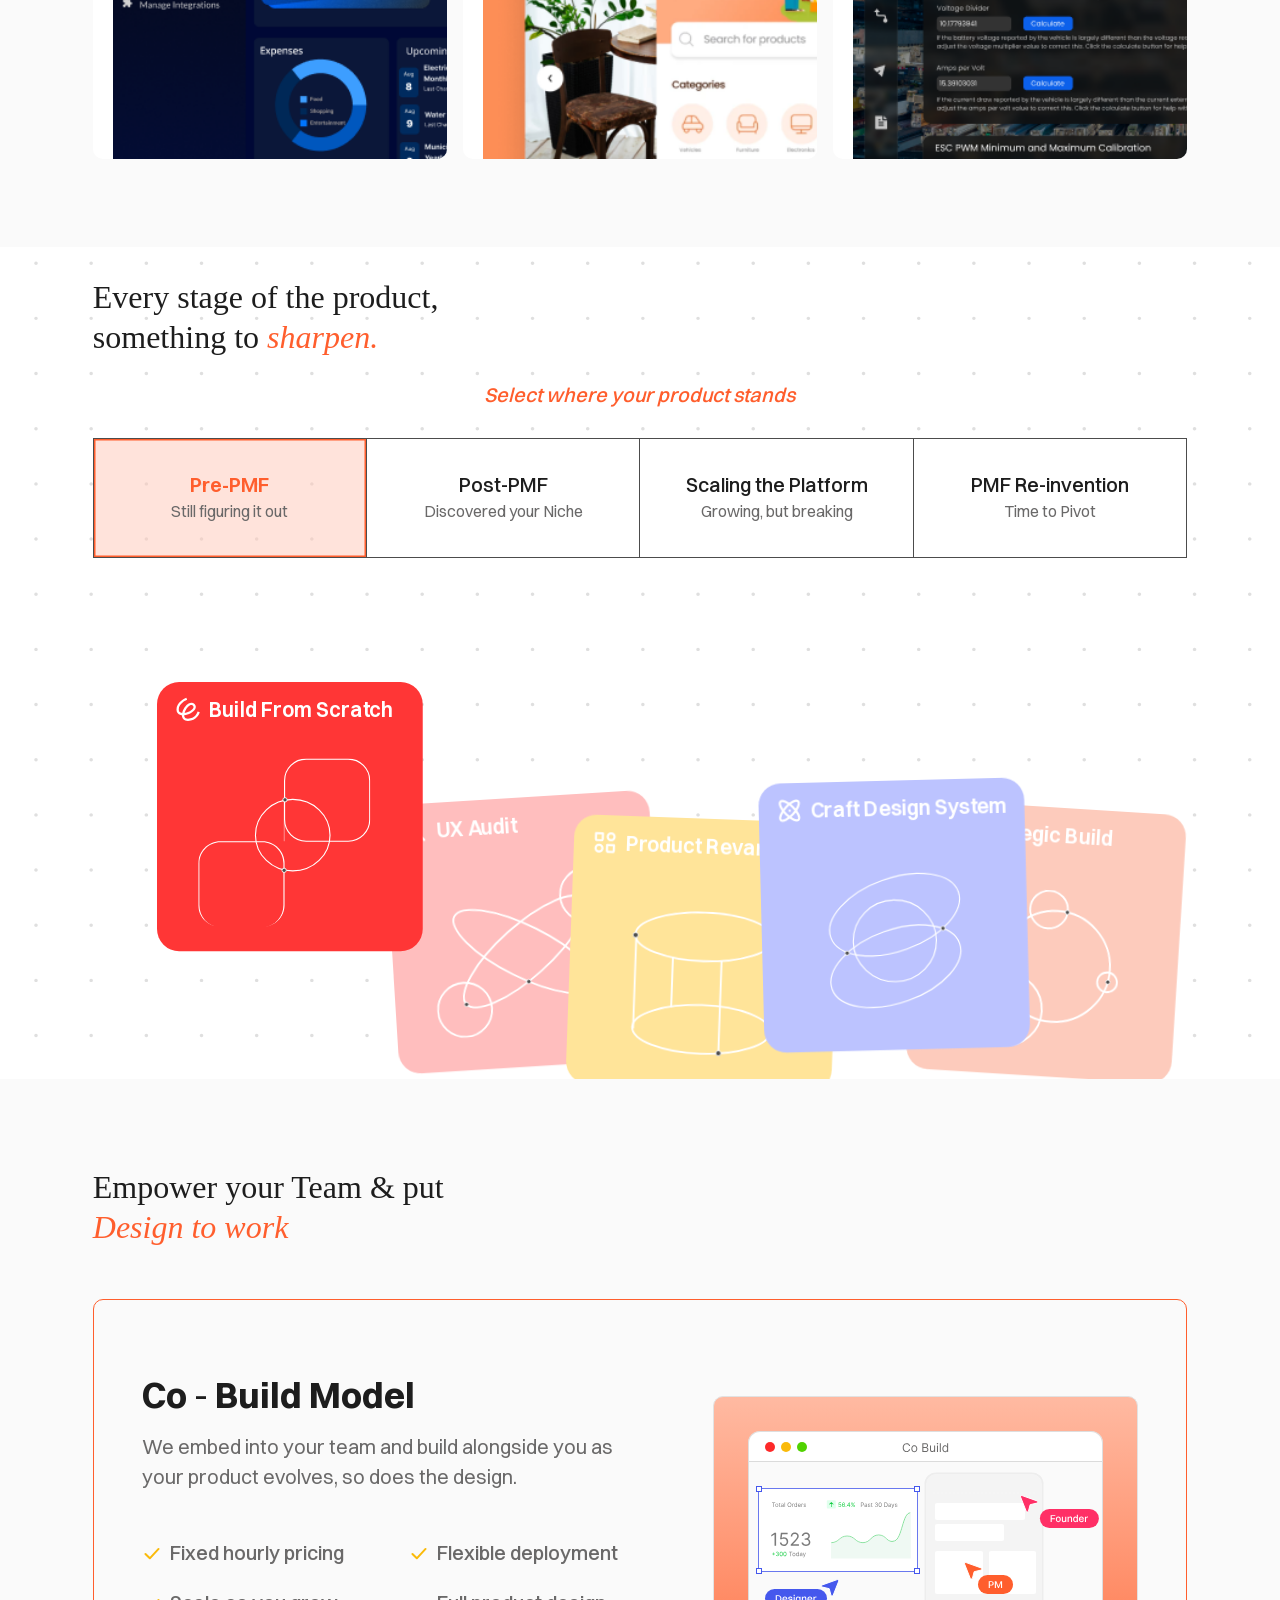
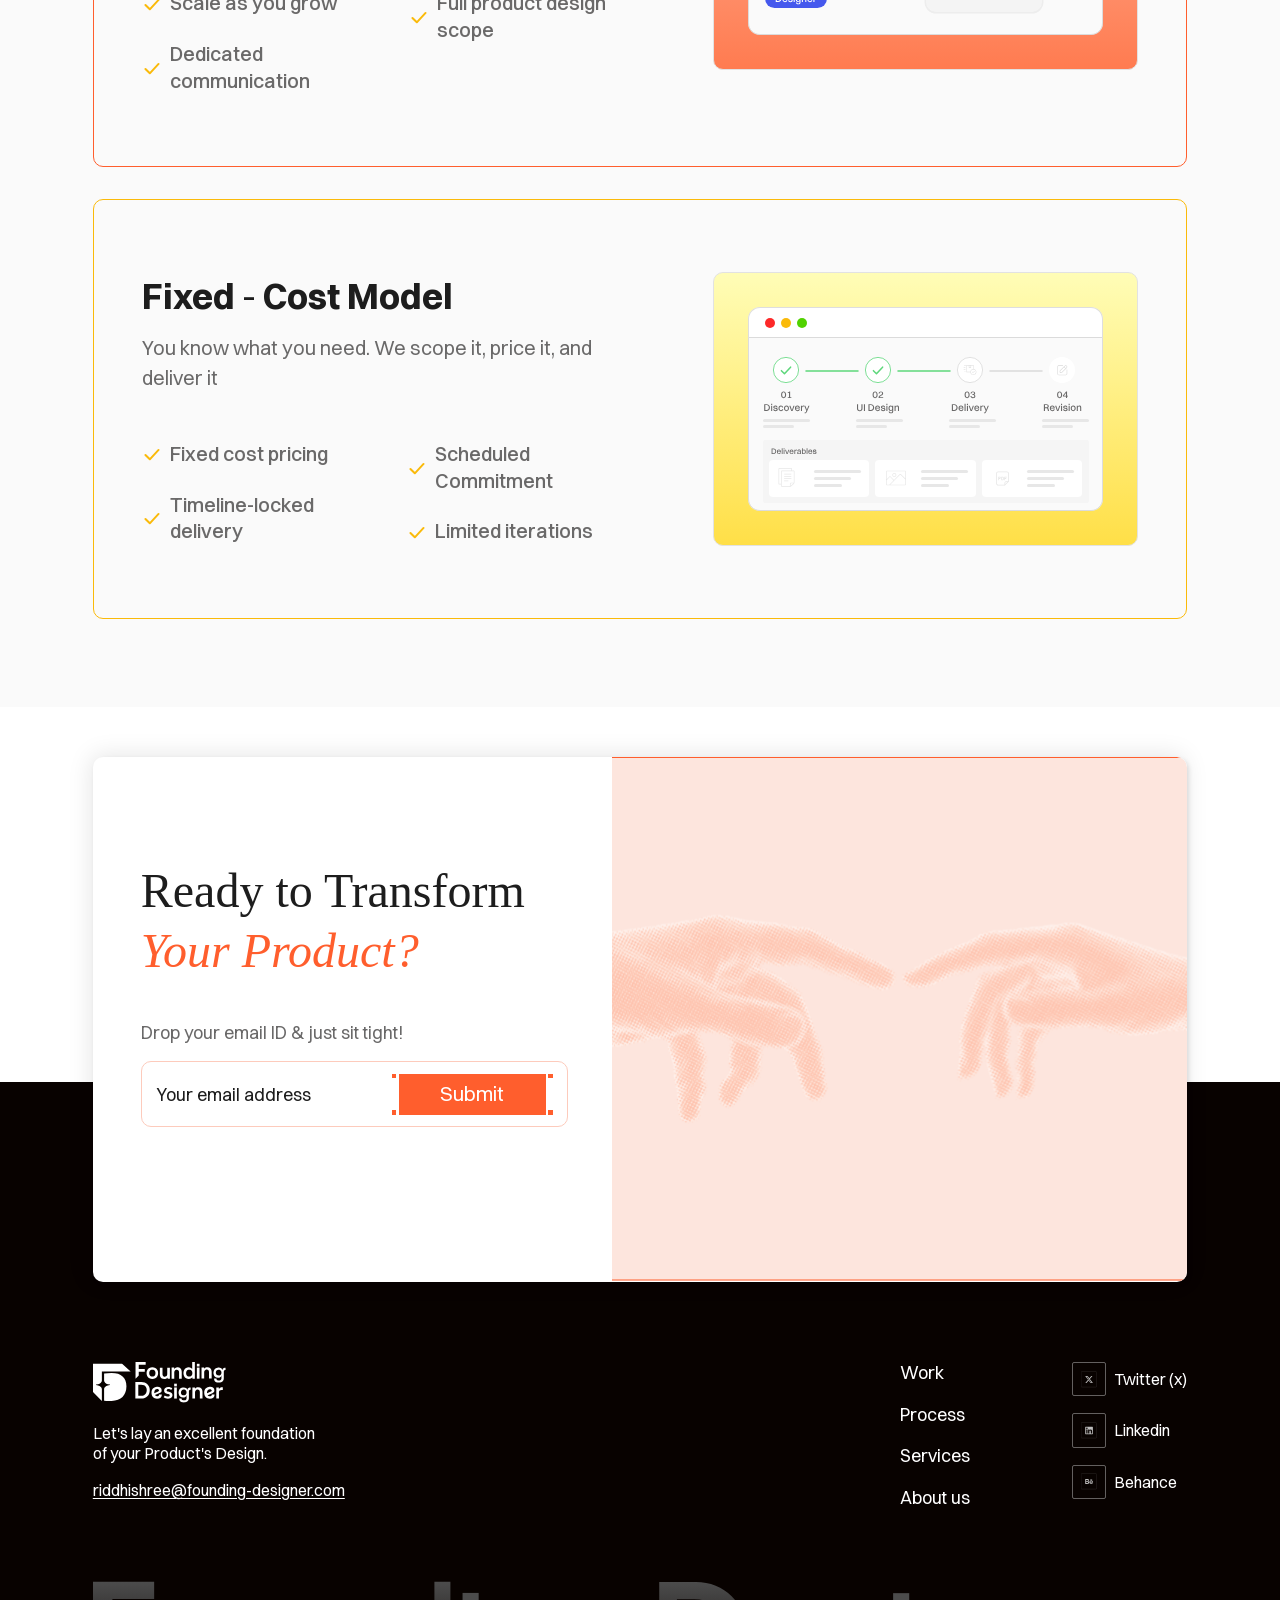
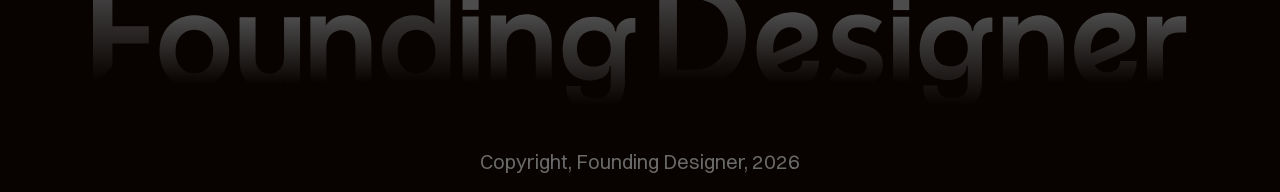
==== commit 08bd3981: "Add mobile role artifacts" ====
--- a/index.html
+++ b/index.html
@@ -103,7 +103,9 @@
 
         <div class="roles-mobile" aria-label="Roles overview">
           <article class="roles-mobile__item roles-mobile__item--founder">
-            <div class="roles-mobile__media" aria-hidden="true"></div>
+            <div class="roles-mobile__media" aria-hidden="true">
+              <div class="roles-mobile__lottie" id="mobile-lottie-founder"></div>
+            </div>
             <div class="roles-mobile__content">
               <h3 class="roles-mobile__title">The Founder</h3>
               <p class="roles-mobile__tagline">Move fast. Ship right. We carry the complexity</p>
@@ -117,7 +119,9 @@
           </article>
 
           <article class="roles-mobile__item roles-mobile__item--pm">
-            <div class="roles-mobile__media" aria-hidden="true"></div>
+            <div class="roles-mobile__media" aria-hidden="true">
+              <div class="roles-mobile__lottie" id="mobile-lottie-pm"></div>
+            </div>
             <div class="roles-mobile__content">
               <h3 class="roles-mobile__title">The Product manager</h3>
               <p class="roles-mobile__tagline">Clarity from chaos. Ship what matters</p>
@@ -131,7 +135,9 @@
           </article>
 
           <article class="roles-mobile__item roles-mobile__item--cto">
-            <div class="roles-mobile__media" aria-hidden="true"></div>
+            <div class="roles-mobile__media" aria-hidden="true">
+              <div class="roles-mobile__lottie" id="mobile-lottie-cto"></div>
+            </div>
             <div class="roles-mobile__content">
               <h3 class="roles-mobile__title">The Tech Head</h3>
               <p class="roles-mobile__tagline">Fewer debates. Better architecture. Faster.</p>
--- a/style-v5.css
+++ b/style-v5.css
@@ -279,42 +279,42 @@
 }
 
 .transform-cta__submit {
-  width: 140px;
-  height: 36px;
+  width: 161px;
+  height: 41.4px;
   padding: 0;
   border: 0;
   display: flex;
   align-items: center;
-  gap: 2px;
+  gap: 2.3px;
   background: transparent;
   cursor: pointer;
   flex-shrink: 0;
 }
 
 .transform-cta__submit-label {
-  width: 128px;
-  height: 36px;
+  width: 147.2px;
+  height: 41.4px;
   display: flex;
   align-items: center;
   justify-content: center;
   background: var(--orange);
   font-family: var(--font-sans);
-  font-size: 18px;
+  font-size: 20.7px;
   line-height: 1;
   color: #ffffff;
 }
 
 .transform-cta__submit-dots {
-  width: 4px;
-  height: 36px;
+  width: 4.6px;
+  height: 41.4px;
   display: flex;
   flex-direction: column;
   justify-content: space-between;
 }
 
 .transform-cta__submit-dots span {
-  width: 4px;
-  height: 4px;
+  width: 4.6px;
+  height: 4.6px;
   background: var(--orange);
 }
 
@@ -1274,7 +1274,8 @@
   }
 
   .engagement__card-panel--cobuild {
-    width: min(389px, 100%);
+    width: 100%;
+    align-self: stretch;
     padding: 0;
     height: auto;
     min-height: 0;
@@ -1283,7 +1284,8 @@
   }
 
   .engagement__card-panel--fixed {
-    width: min(398px, 100%);
+    width: 100%;
+    align-self: stretch;
     padding: 0;
     height: auto;
     min-height: 0;
@@ -1298,15 +1300,19 @@
   }
 
   .engagement__card-panel--cobuild .engagement__card-illus {
-    width: 100%;
+    width: 108.974%;
+    max-width: none;
     height: 100%;
     object-fit: fill;
+    transform: translateX(-8.235%);
   }
 
   .engagement__card-panel--fixed .engagement__card-illus {
-    width: 100%;
+    width: 108.974%;
+    max-width: none;
     height: 100%;
     object-fit: fill;
+    transform: translateX(-8.235%);
   }
 
   .transform-cta {
@@ -1375,26 +1381,26 @@
   }
 
   .transform-cta__submit {
-    width: 102.8px;
-    height: 36px;
-    gap: 1.5px;
+    width: 118.22px;
+    height: 41.4px;
+    gap: 1.725px;
     flex: 0 0 auto;
   }
 
   .transform-cta__submit-label {
-    width: 94px;
-    height: 26.5px;
-    font-size: 10.3px;
+    width: 108.1px;
+    height: 30.475px;
+    font-size: 11.845px;
   }
 
   .transform-cta__submit-dots {
-    width: 3px;
-    height: 36px;
+    width: 3.45px;
+    height: 41.4px;
   }
 
   .transform-cta__submit-dots span {
-    width: 3px;
-    height: 3px;
+    width: 3.45px;
+    height: 3.45px;
   }
 
   .transform-cta__visual {
@@ -1940,11 +1946,30 @@
   .roles-mobile__media {
     width: 100%;
     aspect-ratio: 1452 / 1046;
+    position: relative;
+    display: flex;
+    align-items: center;
+    justify-content: center;
+    overflow: hidden;
     background:
       radial-gradient(circle at 50% 56%, rgba(255, 255, 255, 0.86) 0 13%, transparent 14%),
       radial-gradient(circle at 50% 56%, transparent 0 20%, rgba(255, 255, 255, 0.85) 21% 28%, transparent 29%),
       radial-gradient(circle at 50% 56%, transparent 0 35%, rgba(255, 255, 255, 0.76) 36% 43%, transparent 44%),
       linear-gradient(135deg, rgba(255, 255, 255, 0.92), rgba(255, 255, 255, 0.14));
+  }
+
+  .roles-mobile__lottie {
+    width: 100%;
+    height: 100%;
+    display: flex;
+    align-items: center;
+    justify-content: center;
+  }
+
+  .roles-mobile__lottie svg {
+    width: 100%;
+    height: 100%;
+    display: block;
   }
 
   .roles-mobile__item--founder .roles-mobile__media {
@@ -2144,7 +2169,7 @@
 
   .values__card--orange {
     height: clamp(380px, 104.85vw, 432px);
-    padding: 24px 20px;
+    padding: 24px var(--mobile-page-pad);
   }
 
   .values__card--orange .values__card-body {
@@ -2152,8 +2177,13 @@
   }
 
   .values__card-badge {
-    width: clamp(190px, 55.34vw, 228px);
-    height: clamp(190px, 55.34vw, 228px);
+    top: calc(50% + 30px);
+    left: 50%;
+    right: auto;
+    width: min(clamp(190px, 55.34vw, 228px), calc(100% - (var(--mobile-page-pad) * 2)));
+    height: auto;
+    aspect-ratio: 1;
+    transform: translate(-50%, -50%);
   }
 
   .values__card-badge img {
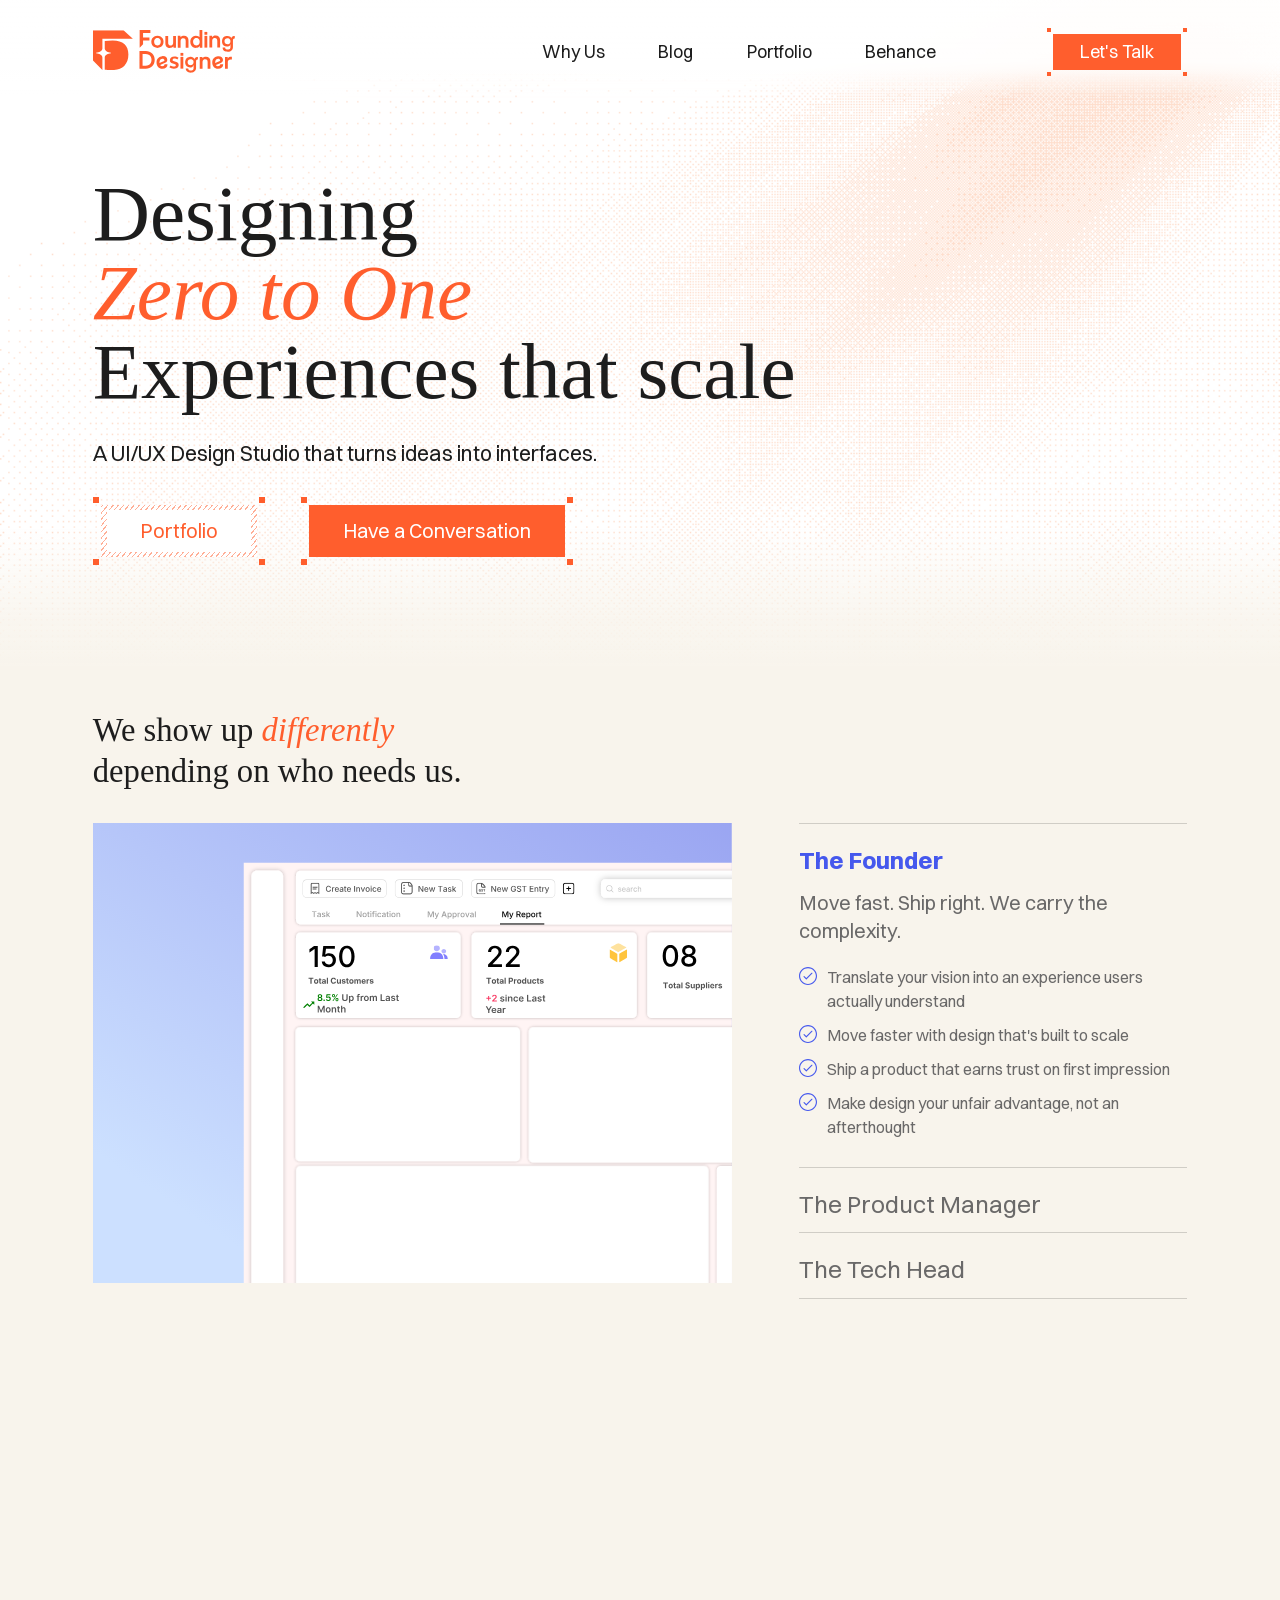
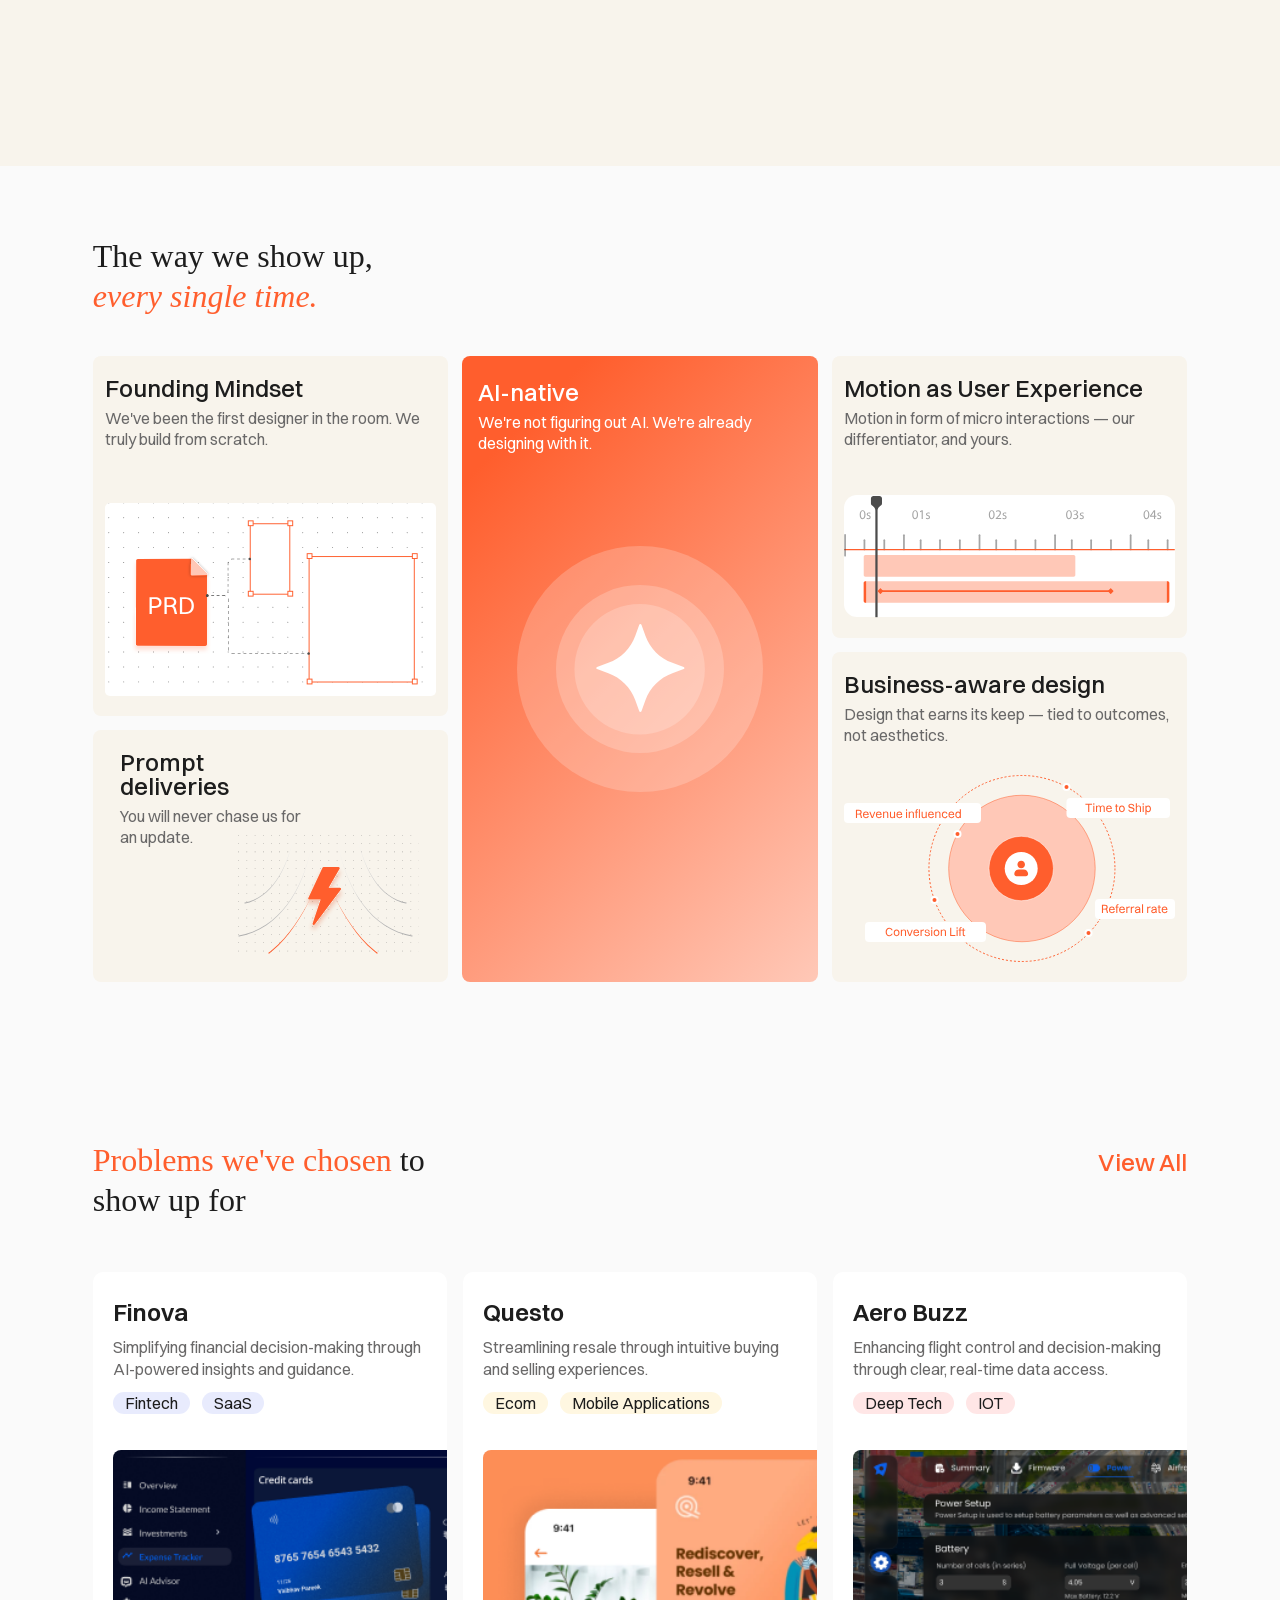
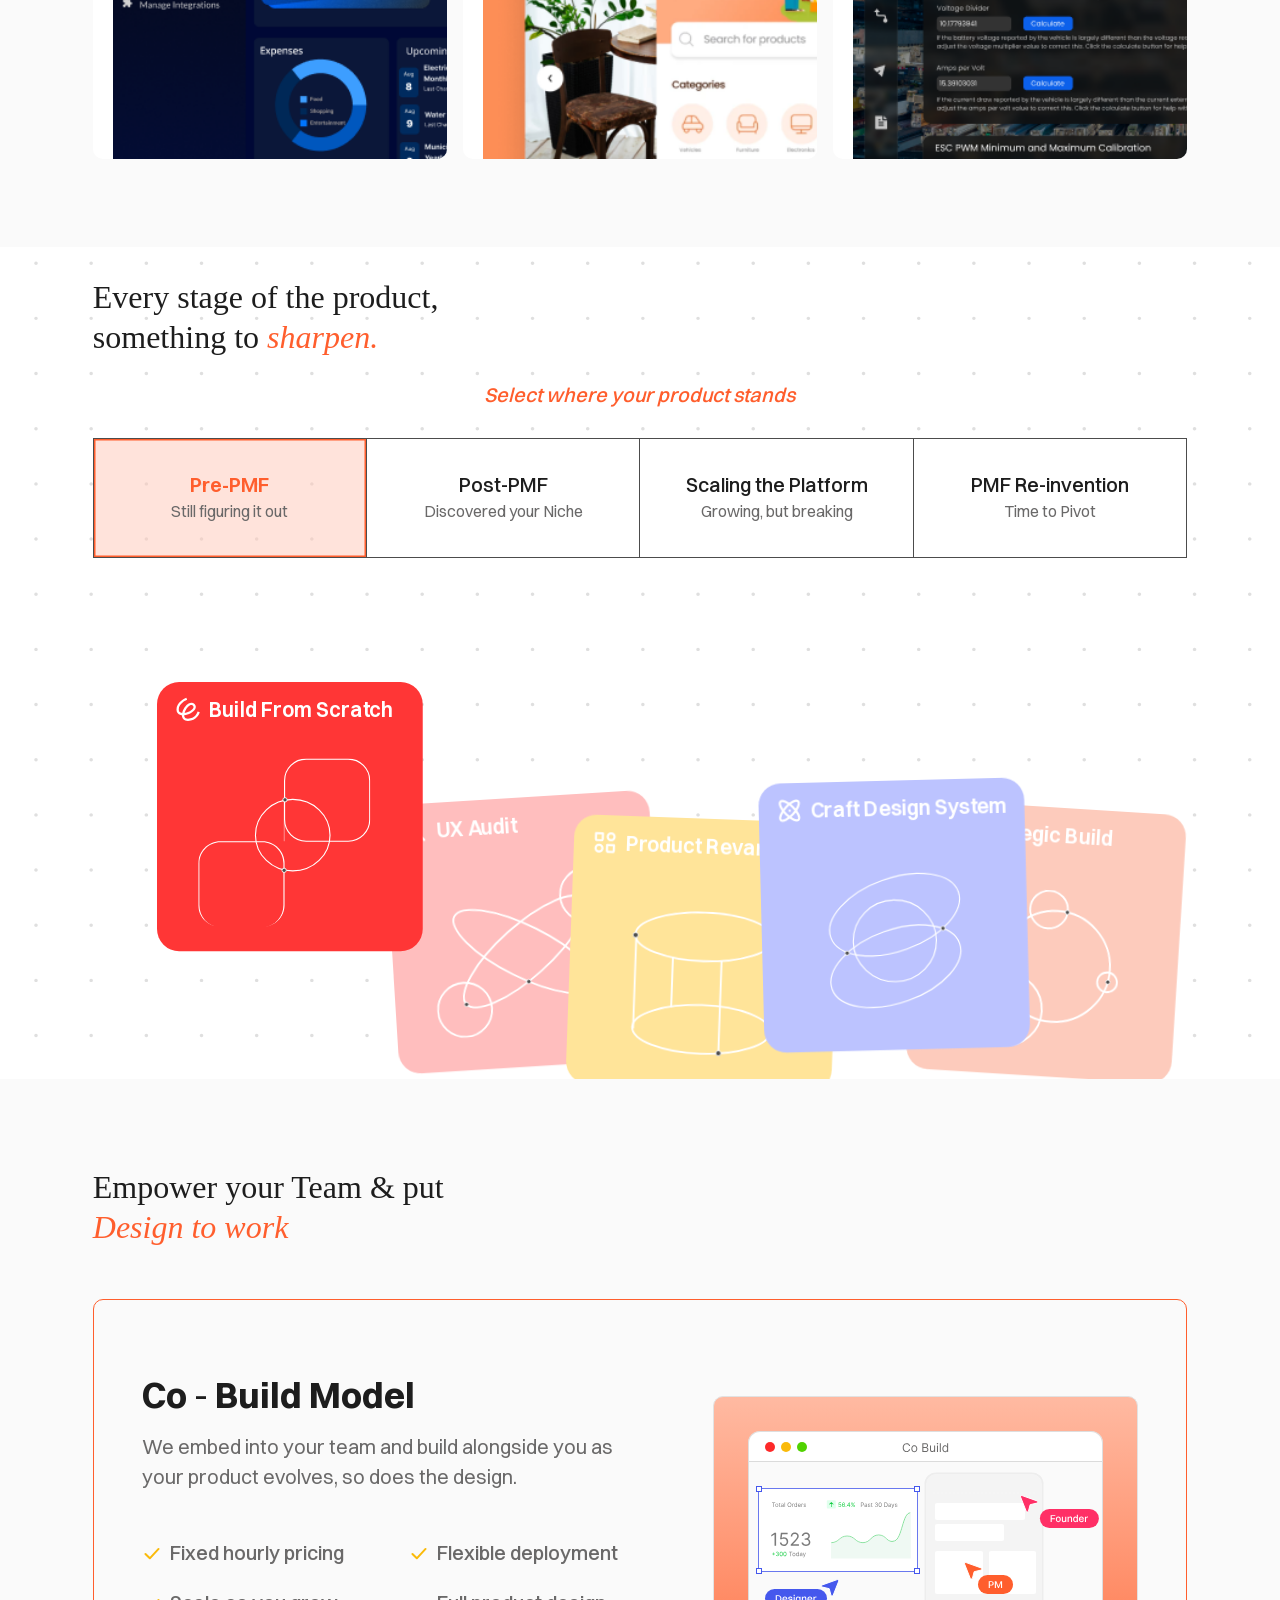
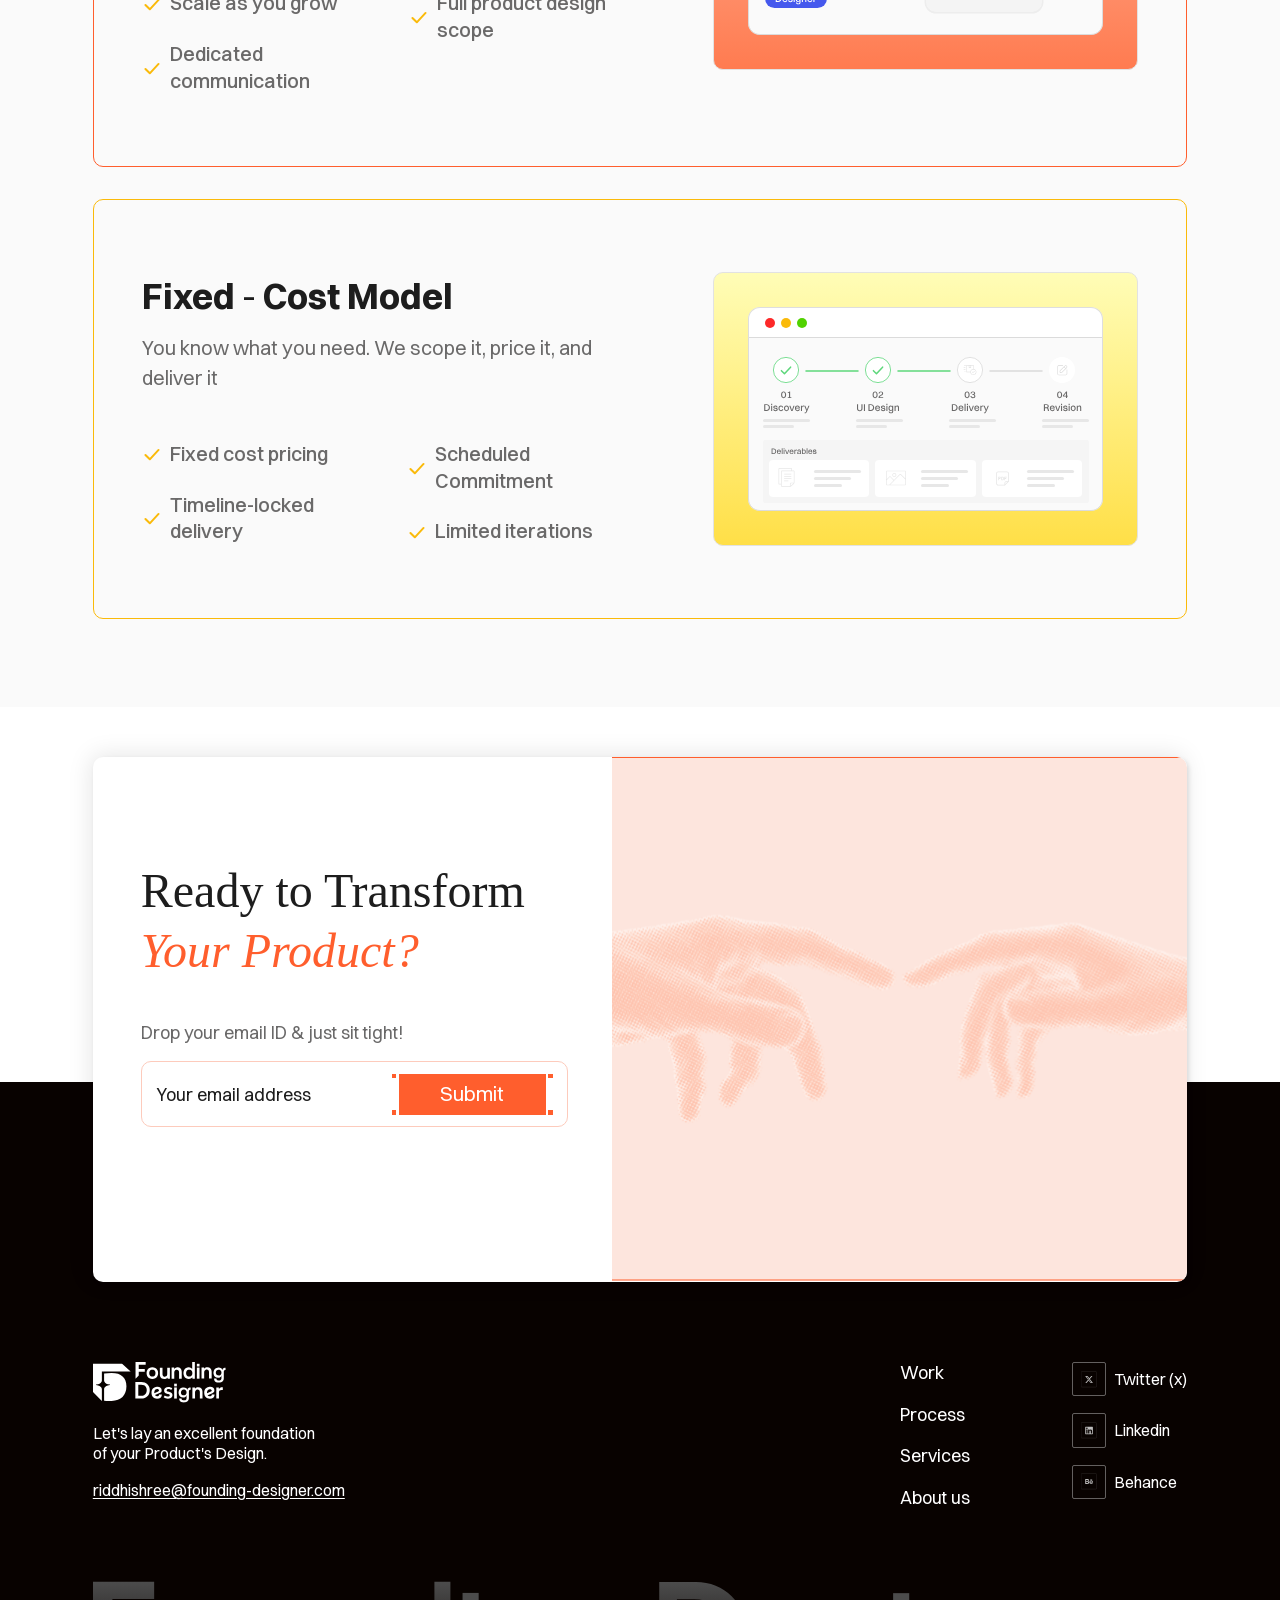
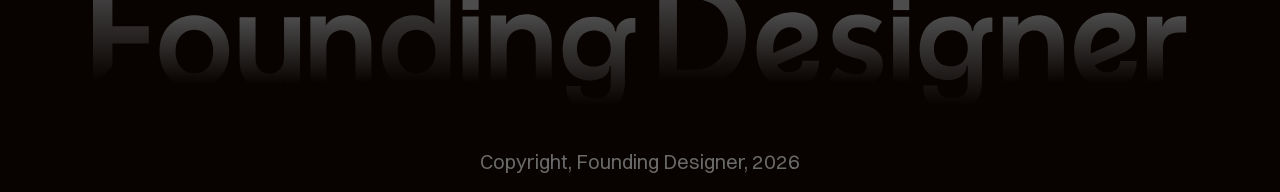
==== commit da27bf45: "Deploy mobile responsive refinements" ====
--- a/index.html
+++ b/index.html
@@ -233,7 +233,7 @@
     <div class="values__inner">
 
       <h2 class="values__heading">
-        The way we show up,<br>
+        <span class="values__heading-line">The way we show up,</span>
         <em class="values__heading-accent">every single time.</em>
       </h2>
 
@@ -316,7 +316,7 @@
 
       <!-- Header row -->
       <div class="portfolio__header">
-        <h2 class="portfolio__heading">Problems we've chosen to<br>show up for</h2>
+        <h2 class="portfolio__heading"><span class="portfolio__heading-primary">Problems we've chosen</span> to<br> show up for</h2>
         <a href="#" class="portfolio__view-all">View All</a>
       </div>
 
@@ -334,7 +334,10 @@
             </div>
           </div>
           <div class="portfolio__card-image">
-            <img src="Finova.png" alt="Finova">
+            <picture>
+              <source media="(max-width: 767px)" srcset="Finnova artifact for phone.svg">
+              <img src="Finova.png" alt="Finova">
+            </picture>
           </div>
         </div>
 
@@ -349,7 +352,10 @@
             </div>
           </div>
           <div class="portfolio__card-image">
-            <img src="Questo.png" alt="Questo">
+            <picture>
+              <source media="(max-width: 767px)" srcset="Questo artifact for phone.svg">
+              <img src="Questo.png" alt="Questo">
+            </picture>
           </div>
         </div>
 
@@ -364,7 +370,10 @@
             </div>
           </div>
           <div class="portfolio__card-image">
-            <img src="Aero Buzz.png" alt="Aero Buzz">
+            <picture>
+              <source media="(max-width: 767px)" srcset="Aero Buzz artifact for phone.svg">
+              <img src="Aero Buzz.png" alt="Aero Buzz">
+            </picture>
           </div>
         </div>
 
@@ -522,7 +531,10 @@
             </div>
           </div>
           <div class="engagement__card-panel engagement__card-panel--cobuild">
-            <img src="Co Build Model New.svg" class="engagement__card-illus" alt="">
+            <picture>
+              <source media="(max-width: 767px)" srcset="Co build mobile artifact.svg">
+              <img src="Co Build Model New.svg" class="engagement__card-illus" alt="">
+            </picture>
           </div>
         </div>
 
@@ -557,7 +569,10 @@
             </div>
           </div>
           <div class="engagement__card-panel engagement__card-panel--fixed">
-            <img src="Fixed Cost Model New.svg" class="engagement__card-illus" alt="">
+            <picture>
+              <source media="(max-width: 767px)" srcset="Fixed Cost Model Mobile artifact.svg">
+              <img src="Fixed Cost Model New.svg" class="engagement__card-illus" alt="">
+            </picture>
           </div>
         </div>
 
--- a/style-v5.css
+++ b/style-v5.css
@@ -482,6 +482,19 @@
   display: none;
 }
 
+.values__heading-line,
+.values__heading-accent {
+  display: block;
+}
+
+.values__heading-line {
+  white-space: nowrap;
+}
+
+.portfolio__heading-primary {
+  color: var(--orange);
+}
+
 /* ============================================================
    Fluid desktop layout
    Keeps the 1440px design proportions while allowing every
@@ -774,6 +787,7 @@
 
   .hero__headline-line:last-child {
     line-height: normal;
+    margin-top: -1px;
   }
 
   .hero__mobile-break {
@@ -864,6 +878,15 @@
     margin: 0 0 32px;
   }
 
+  .values__heading-line,
+  .values__heading-accent {
+    display: block;
+  }
+
+  .values__heading-line {
+    white-space: nowrap;
+  }
+
   .values__grid {
     display: flex;
     flex-direction: column;
@@ -896,7 +919,7 @@
   }
 
   .values__card-title {
-    font-size: 24px;
+    font-size: 20px;
     line-height: 1;
   }
 
@@ -1010,7 +1033,7 @@
   }
 
   .values__card--business .values__icon {
-    width: min(82%, 266px);
+    width: min(98.4%, 319px);
   }
 
   .portfolio {
@@ -1035,6 +1058,10 @@
     letter-spacing: 0;
   }
 
+  .portfolio__heading-primary {
+    color: var(--orange);
+  }
+
   .portfolio__heading br {
     display: none;
   }
@@ -1063,7 +1090,7 @@
   }
 
   .portfolio__card-title {
-    font-size: 28px;
+    font-size: 20px;
     line-height: normal;
   }
 
@@ -1085,7 +1112,7 @@
   .portfolio__card-image {
     left: 20px;
     top: 164px;
-    width: calc(100% - 40px);
+    width: 141.1%;
     height: calc(100% - 164px);
   }
 
@@ -1095,10 +1122,16 @@
     object-position: left top;
   }
 
+  .portfolio__card-image picture {
+    width: 100%;
+    height: 100%;
+    display: block;
+  }
+
   .portfolio__card--questo .portfolio__card-image {
     left: clamp(28px, 6.26vw, 48px);
     top: 185px;
-    width: calc(100% - clamp(48px, 8.87vw, 68px));
+    width: 141.1%;
     height: calc(100% - 185px);
   }
 
@@ -1155,7 +1188,7 @@
     width: min(100%, calc(var(--mobile-narrow-max) + (var(--mobile-page-pad) * 2)));
     max-width: none;
     margin: 0 auto;
-    padding: 44px 0 0;
+    padding: 44px 0;
     gap: 33px;
   }
 
@@ -1193,7 +1226,7 @@
     background: #fafafa;
     border: 0.8px solid var(--orange);
     border-radius: 10px;
-    padding: 24px clamp(1px, 0.24vw, 1px) 24px 20px;
+    padding: 24px 20px;
     gap: 20px;
   }
 
@@ -1218,7 +1251,7 @@
   }
 
   .engagement__card--cobuild .engagement__card-content {
-    width: min(343px, 100%);
+    width: min(297px, 100%);
   }
 
   .engagement__card-label {
@@ -1274,8 +1307,9 @@
   }
 
   .engagement__card-panel--cobuild {
-    width: 100%;
-    align-self: stretch;
+    width: min(324px, 100%);
+    max-width: 100%;
+    align-self: flex-start;
     padding: 0;
     height: auto;
     min-height: 0;
@@ -1283,14 +1317,27 @@
     overflow: hidden;
   }
 
+  .engagement__card-panel--cobuild picture {
+    width: 100%;
+    height: 100%;
+    display: block;
+  }
+
   .engagement__card-panel--fixed {
-    width: 100%;
-    align-self: stretch;
+    width: min(325px, 100%);
+    max-width: 100%;
+    align-self: flex-start;
     padding: 0;
     height: auto;
     min-height: 0;
-    aspect-ratio: 332 / 185;
+    aspect-ratio: 325 / 185;
     overflow: hidden;
+  }
+
+  .engagement__card-panel--fixed picture {
+    width: 100%;
+    height: 100%;
+    display: block;
   }
 
   .engagement__card-illus {
@@ -1300,19 +1347,23 @@
   }
 
   .engagement__card-panel--cobuild .engagement__card-illus {
-    width: 108.974%;
-    max-width: none;
+    width: 100%;
+    max-width: 100%;
     height: 100%;
+    display: block;
     object-fit: fill;
-    transform: translateX(-8.235%);
+    transform: none;
+    content: url('Co build mobile artifact.svg');
   }
 
   .engagement__card-panel--fixed .engagement__card-illus {
-    width: 108.974%;
-    max-width: none;
+    width: 100%;
+    max-width: 100%;
     height: 100%;
+    display: block;
     object-fit: fill;
-    transform: translateX(-8.235%);
+    transform: none;
+    content: url('Fixed Cost Model Mobile artifact.svg');
   }
 
   .transform-cta {
@@ -1823,6 +1874,7 @@
 
   .hero__headline-line:last-child {
     line-height: normal;
+    margin-top: -1px;
   }
 
   .hero__mobile-break {
@@ -2064,7 +2116,7 @@
   }
 
   .values__heading {
-    width: min(273px, 100%);
+    width: min(320px, 100%);
     max-width: 100%;
     font-size: 28px;
     line-height: 1.25;
@@ -2104,7 +2156,7 @@
   }
 
   .values__card-title {
-    font-size: 24px;
+    font-size: 20px;
     line-height: 1;
   }
 
@@ -2225,8 +2277,8 @@
   }
 
   .values__card--business .values__icon {
-    width: 266px;
-    max-width: 82%;
+    width: 319px;
+    max-width: 98.4%;
   }
 
   .portfolio {
@@ -2280,7 +2332,7 @@
   }
 
   .portfolio__card-title {
-    font-size: 28px;
+    font-size: 20px;
     line-height: normal;
   }
 
@@ -2303,7 +2355,7 @@
   .portfolio__card-image {
     left: 20px;
     top: 164px;
-    width: calc(100% - 40px);
+    width: 141.1%;
     height: calc(100% - 164px);
   }
 
@@ -2313,10 +2365,16 @@
     object-position: left top;
   }
 
+  .portfolio__card-image picture {
+    width: 100%;
+    height: 100%;
+    display: block;
+  }
+
   .portfolio__card--questo .portfolio__card-image {
     left: clamp(28px, 11.65vw, 48px);
     top: 185px;
-    width: calc(100% - clamp(48px, 16.5vw, 68px));
+    width: 141.1%;
     height: calc(100% - 185px);
   }
 
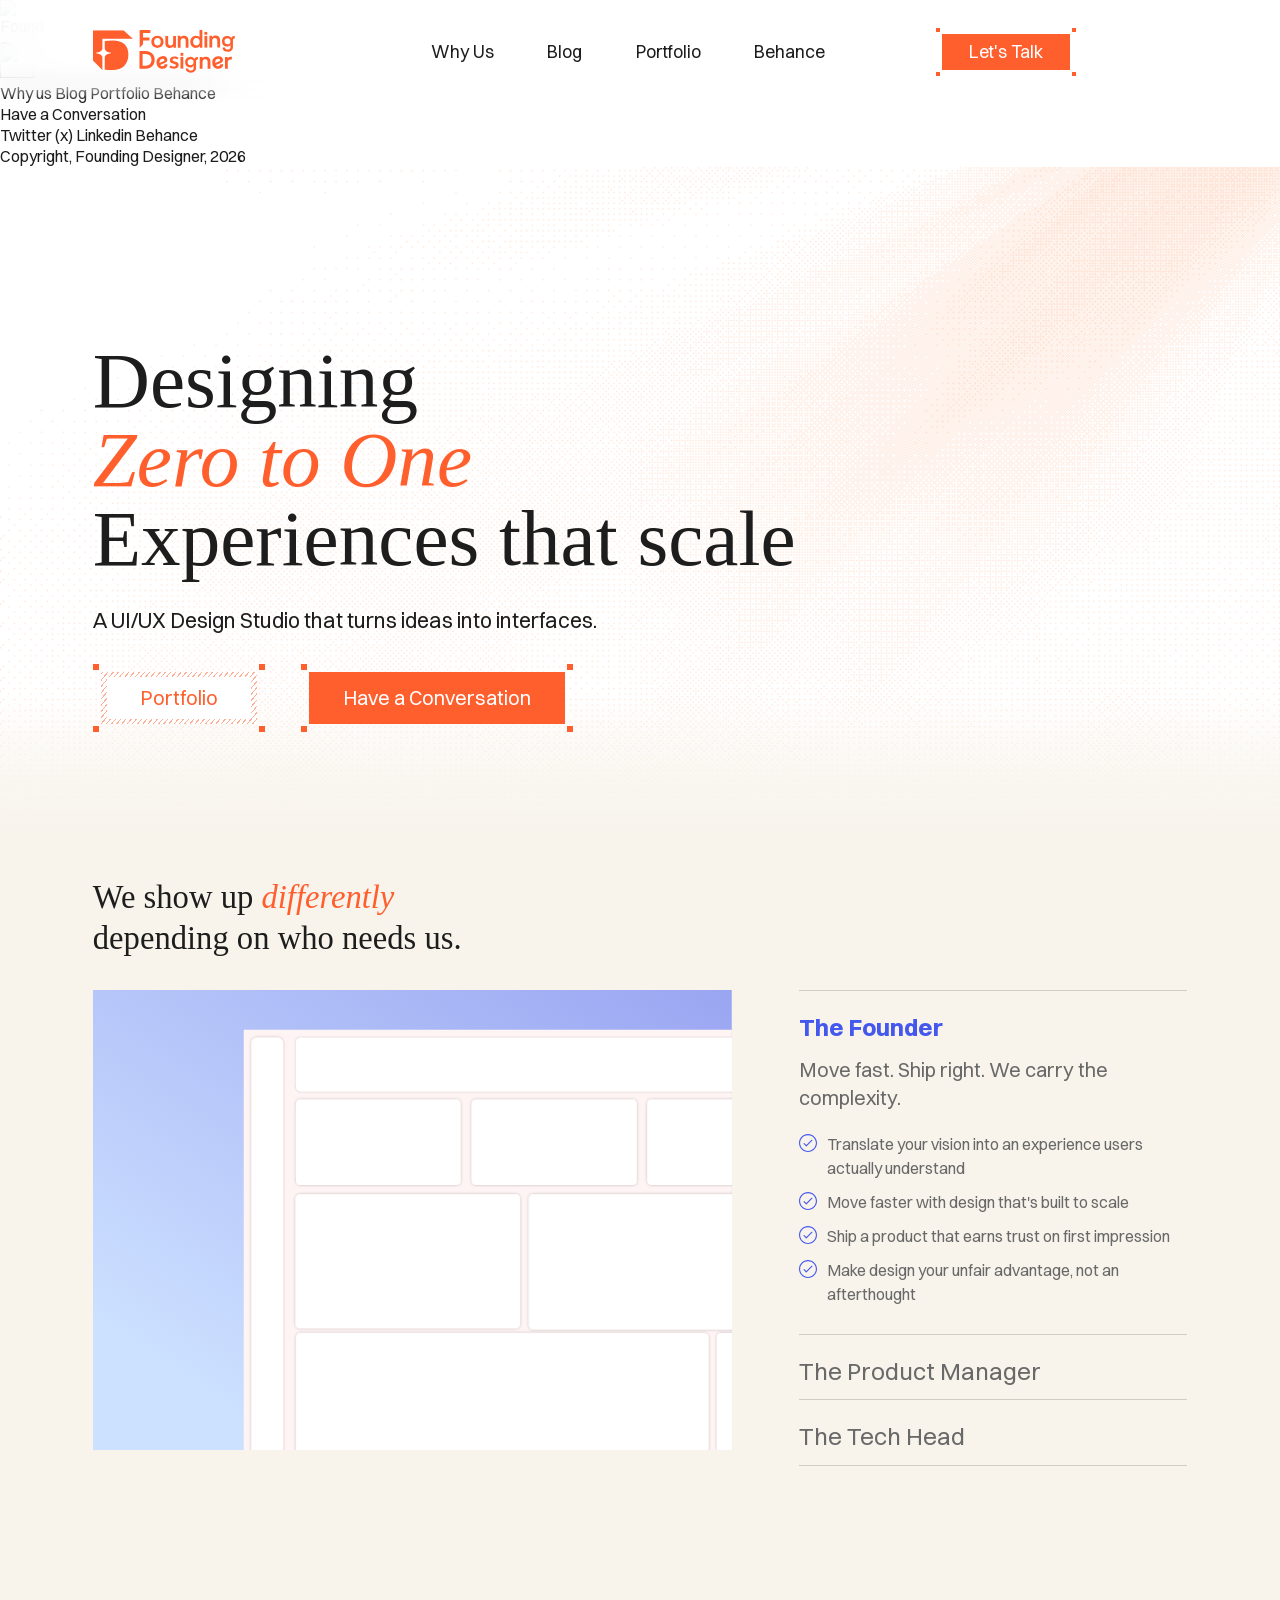
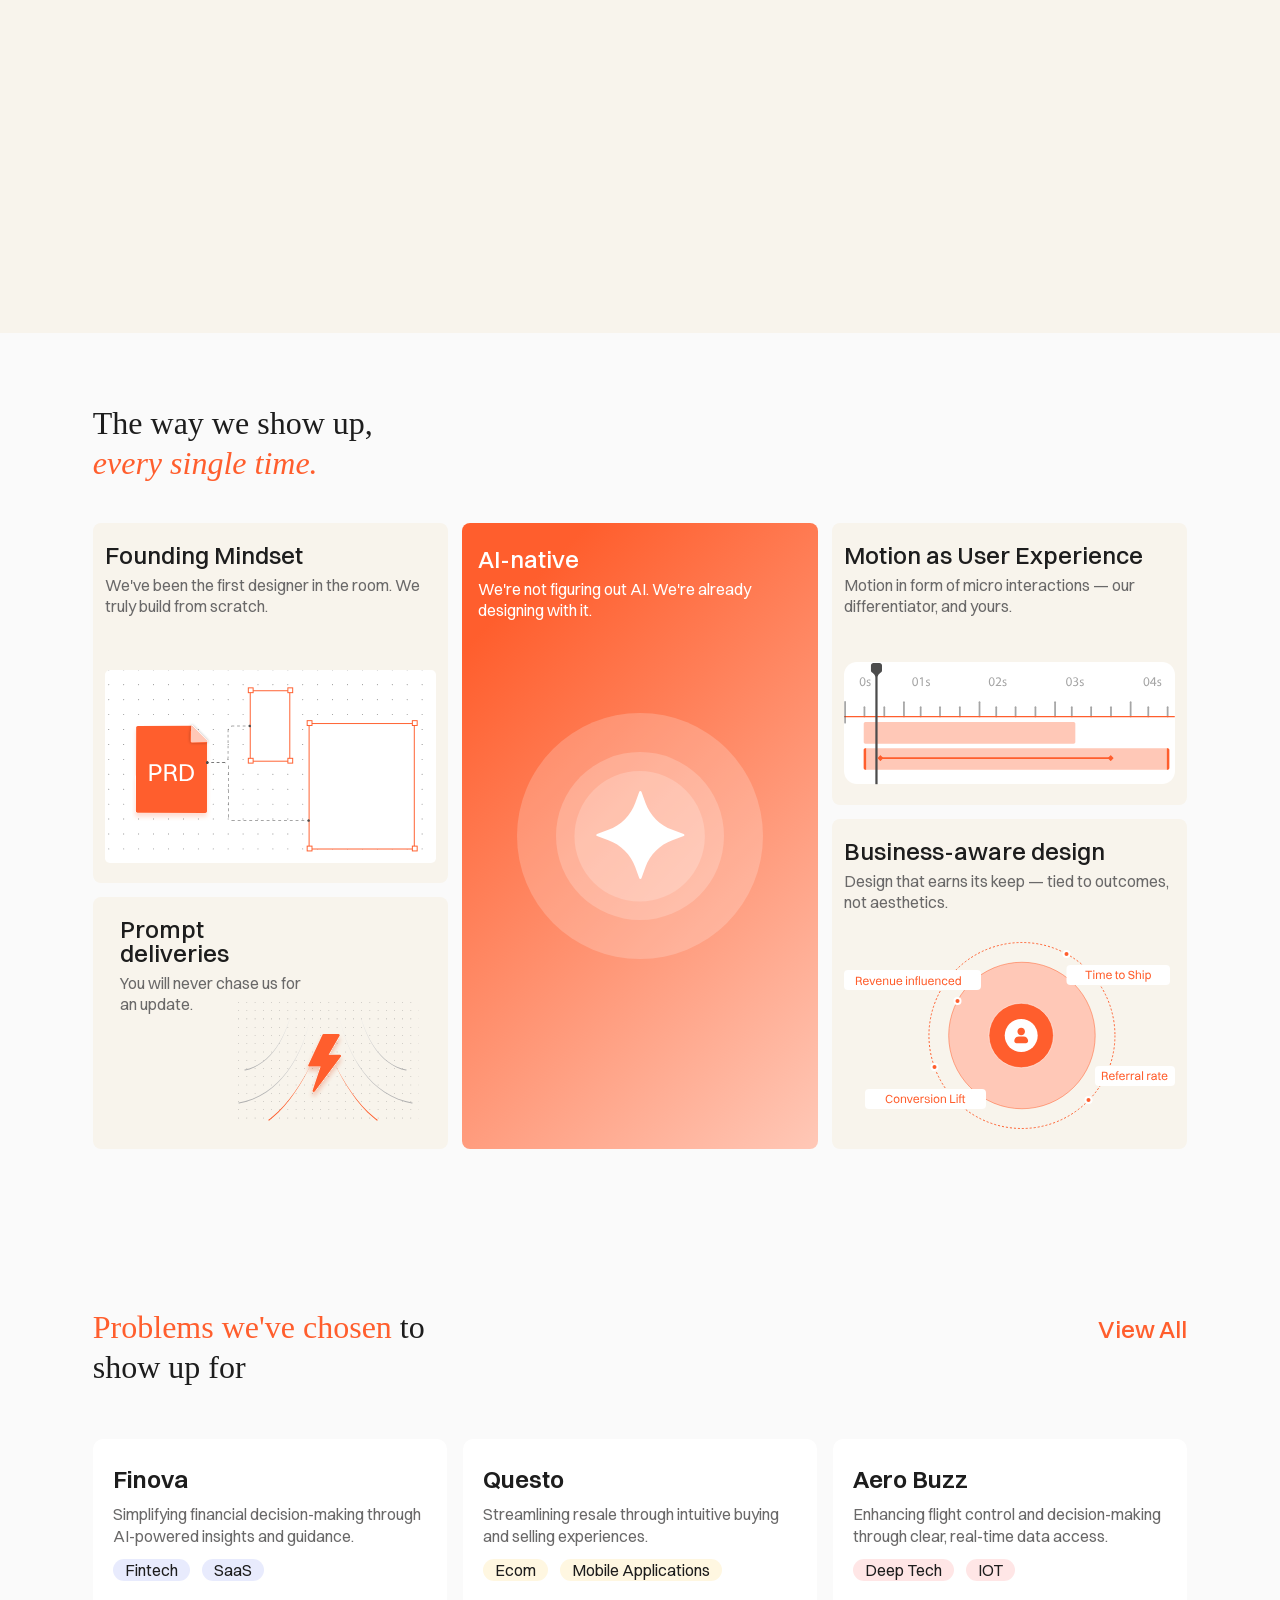
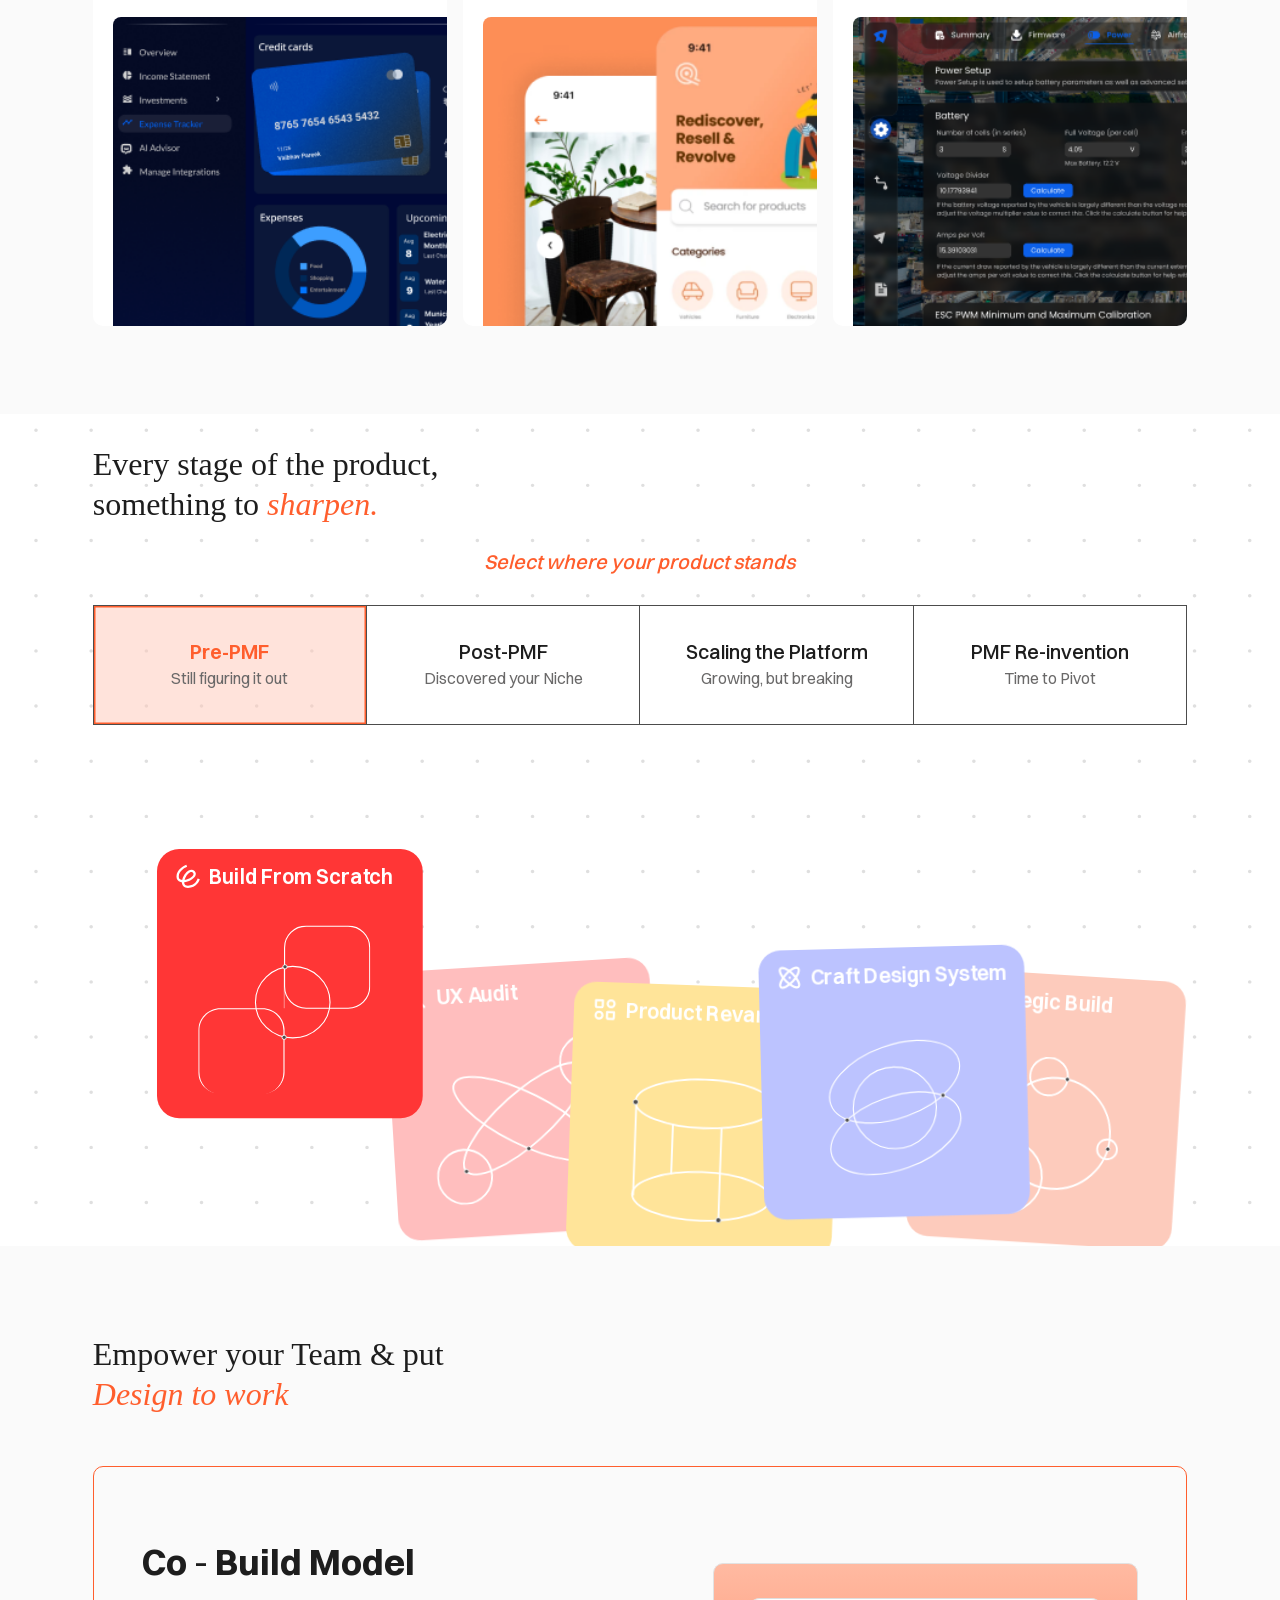
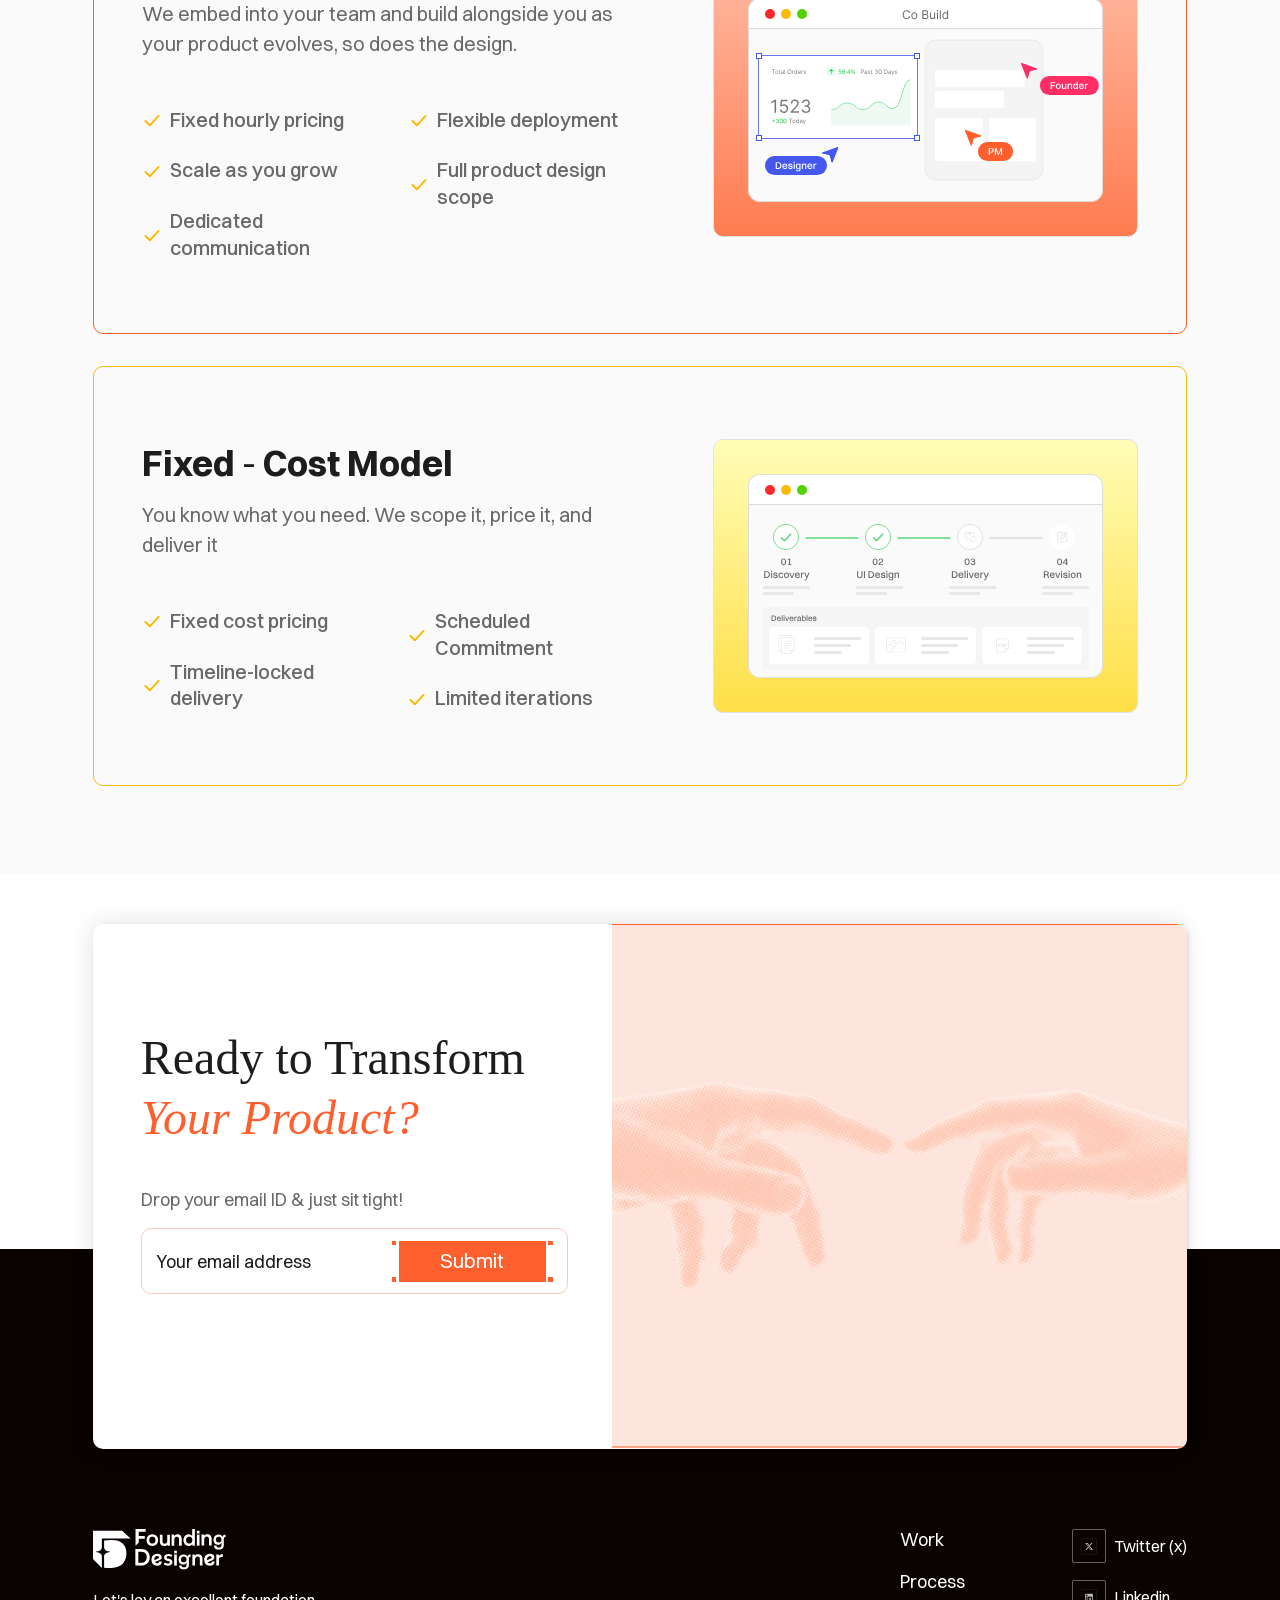
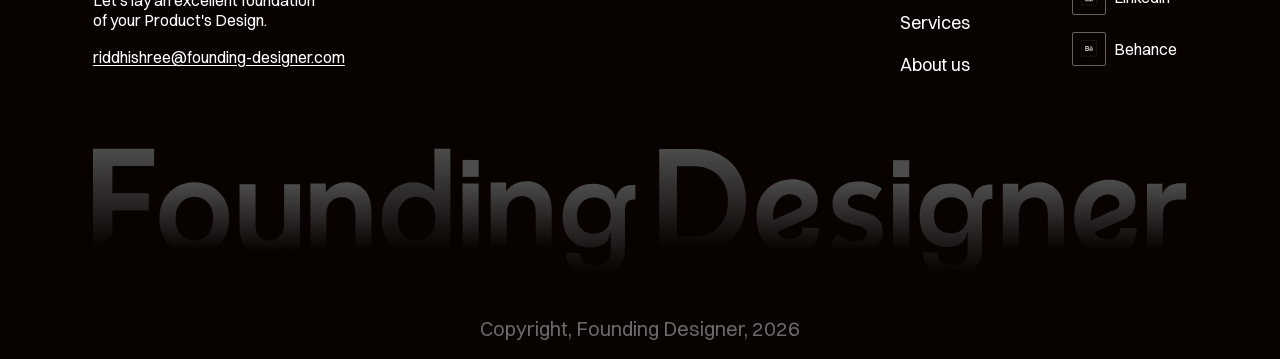
==== commit a165f42c: "Restore Engagement HTML cards and update Transform CTA image" ====
--- a/index.html
+++ b/index.html
@@ -7,9 +7,13 @@
   <meta name="description" content="A UI/UX Design Studio that turns ideas into interfaces. We design zero-to-one experiences that scale for startups and enterprises.">
   <link rel="stylesheet" href="style.css">
   <link rel="stylesheet" href="style-v2.css">
-  <link rel="stylesheet" href="style-v5.css">
+  <link rel="stylesheet" href="style-v5.css?v=launch-3">
 </head>
 <body>
+
+  <div class="launch-loader" id="launch-loader" role="status" aria-label="Loading Founding Designer">
+    <div class="launch-loader__animation" id="launch-loader-animation" aria-hidden="true"></div>
+  </div>
 
   <!-- ============================================================
        Header
@@ -39,9 +43,61 @@
             <span class="cta__dot"></span>
           </div>
         </div>
+
+        <button class="header__menu-toggle" type="button" aria-label="Open menu" aria-controls="mobile-menu" aria-expanded="false">
+          <span aria-hidden="true"></span>
+          <span aria-hidden="true"></span>
+          <span aria-hidden="true"></span>
+        </button>
       </div>
     </div>
   </header>
+
+  <div class="mobile-menu" id="mobile-menu" aria-hidden="true">
+    <div class="mobile-menu__panel" role="dialog" aria-modal="true" aria-label="Mobile menu">
+      <div class="mobile-menu__content">
+        <div class="mobile-menu__main">
+          <div class="mobile-menu__top">
+            <a href="/" class="mobile-menu__logo" aria-label="Founding Designer Home">
+              <img src="fd logo for header menu.svg" alt="Founding Designer" width="44" height="44">
+            </a>
+            <button class="mobile-menu__close" type="button" aria-label="Close menu">
+              <img src="close icon.svg" alt="" width="34" height="34">
+            </button>
+          </div>
+
+          <nav class="mobile-menu__nav" aria-label="Mobile navigation">
+            <a href="#why-us">Why us</a>
+            <a href="#blog">Blog</a>
+            <a href="#portfolio">Portfolio</a>
+            <a href="https://www.behance.net" target="_blank" rel="noopener">Behance</a>
+          </nav>
+        </div>
+
+        <div class="mobile-menu__bottom">
+          <div class="mobile-menu__cta">
+            <div class="mobile-menu__dots" aria-hidden="true">
+              <span></span>
+              <span></span>
+            </div>
+            <a href="#contact" class="mobile-menu__cta-link">Have a Conversation</a>
+            <div class="mobile-menu__dots" aria-hidden="true">
+              <span></span>
+              <span></span>
+            </div>
+          </div>
+
+          <div class="mobile-menu__socials" aria-label="Social links">
+            <a href="#">Twitter (x)</a>
+            <a href="#">Linkedin</a>
+            <a href="https://www.behance.net" target="_blank" rel="noopener">Behance</a>
+          </div>
+
+          <p class="mobile-menu__copyright">Copyright, Founding Designer, 2026</p>
+        </div>
+      </div>
+    </div>
+  </div>
 
   <!-- ============================================================
        Hero Section
@@ -659,6 +715,6 @@
   </footer>
 
   <script src="lottie.min.js"></script>
-  <script src="script.js"></script>
+  <script src="script.js?v=launch-3"></script>
 </body>
 </html>
